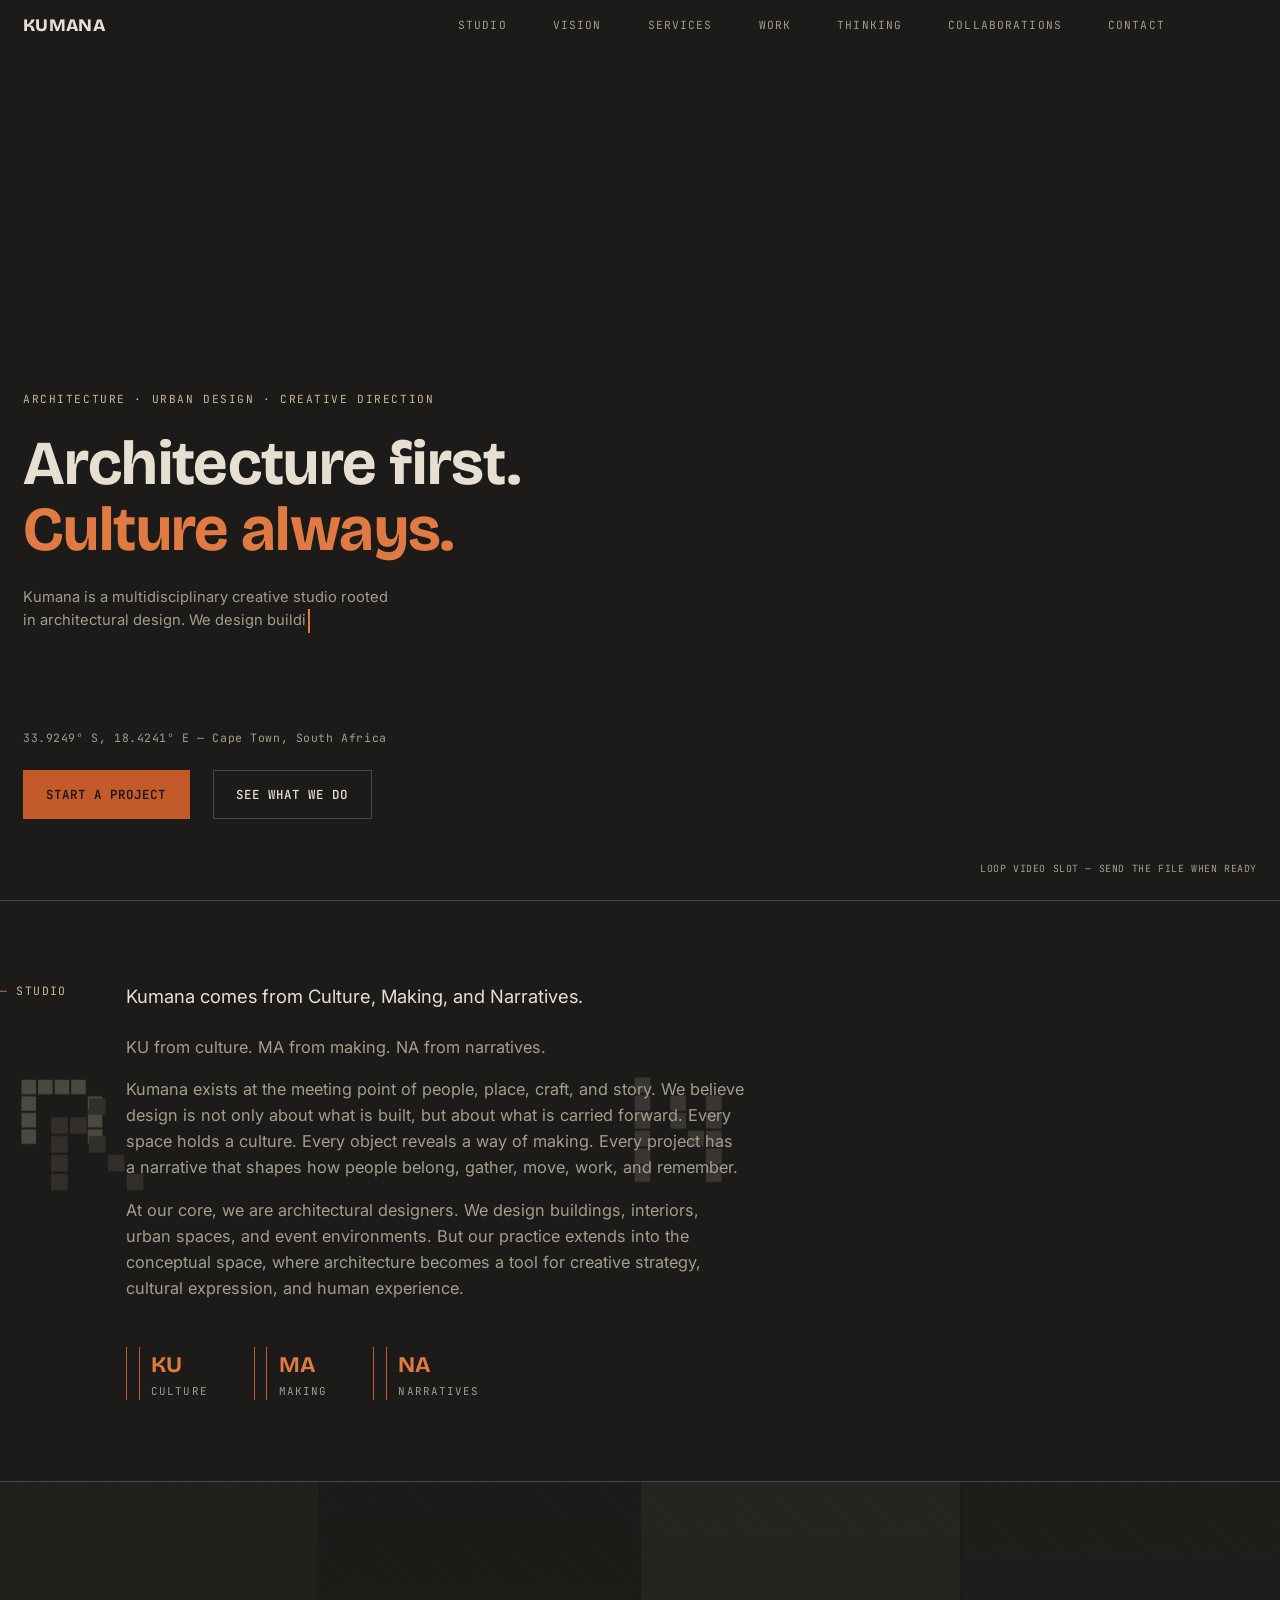
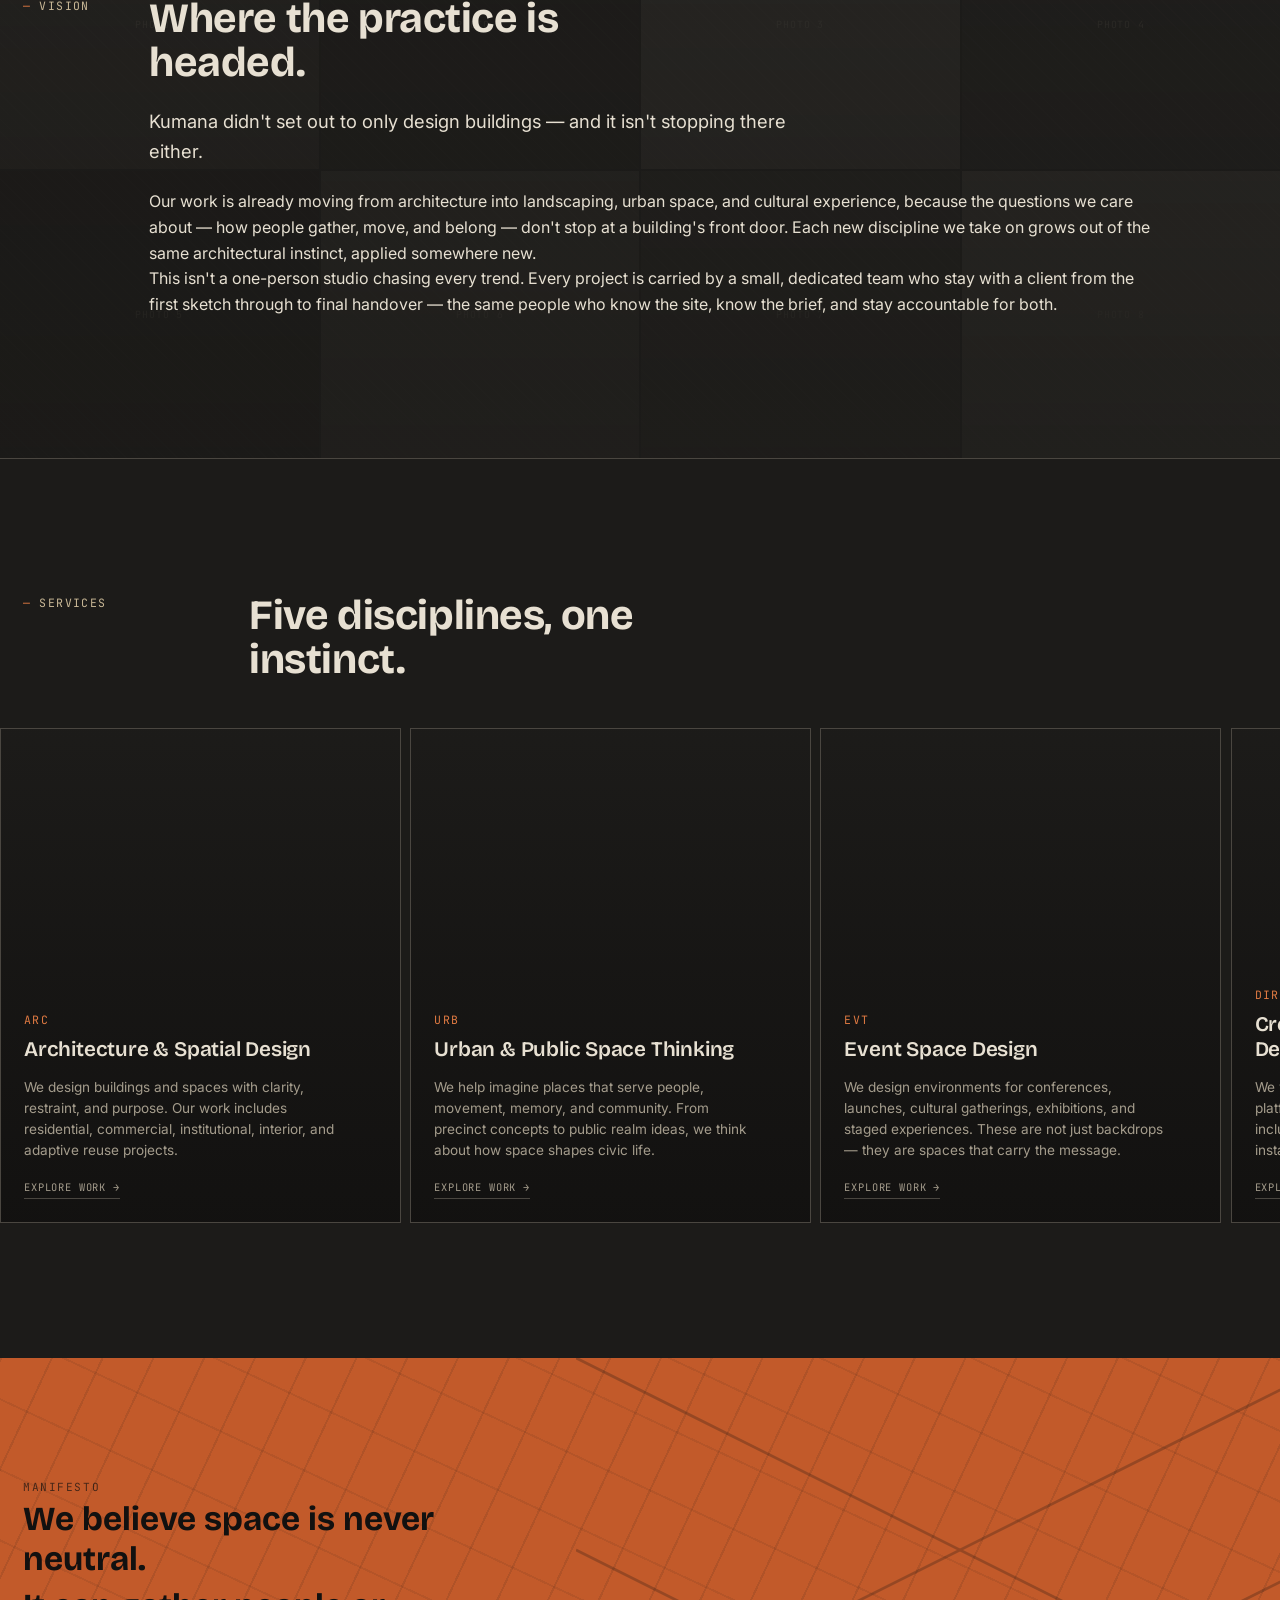
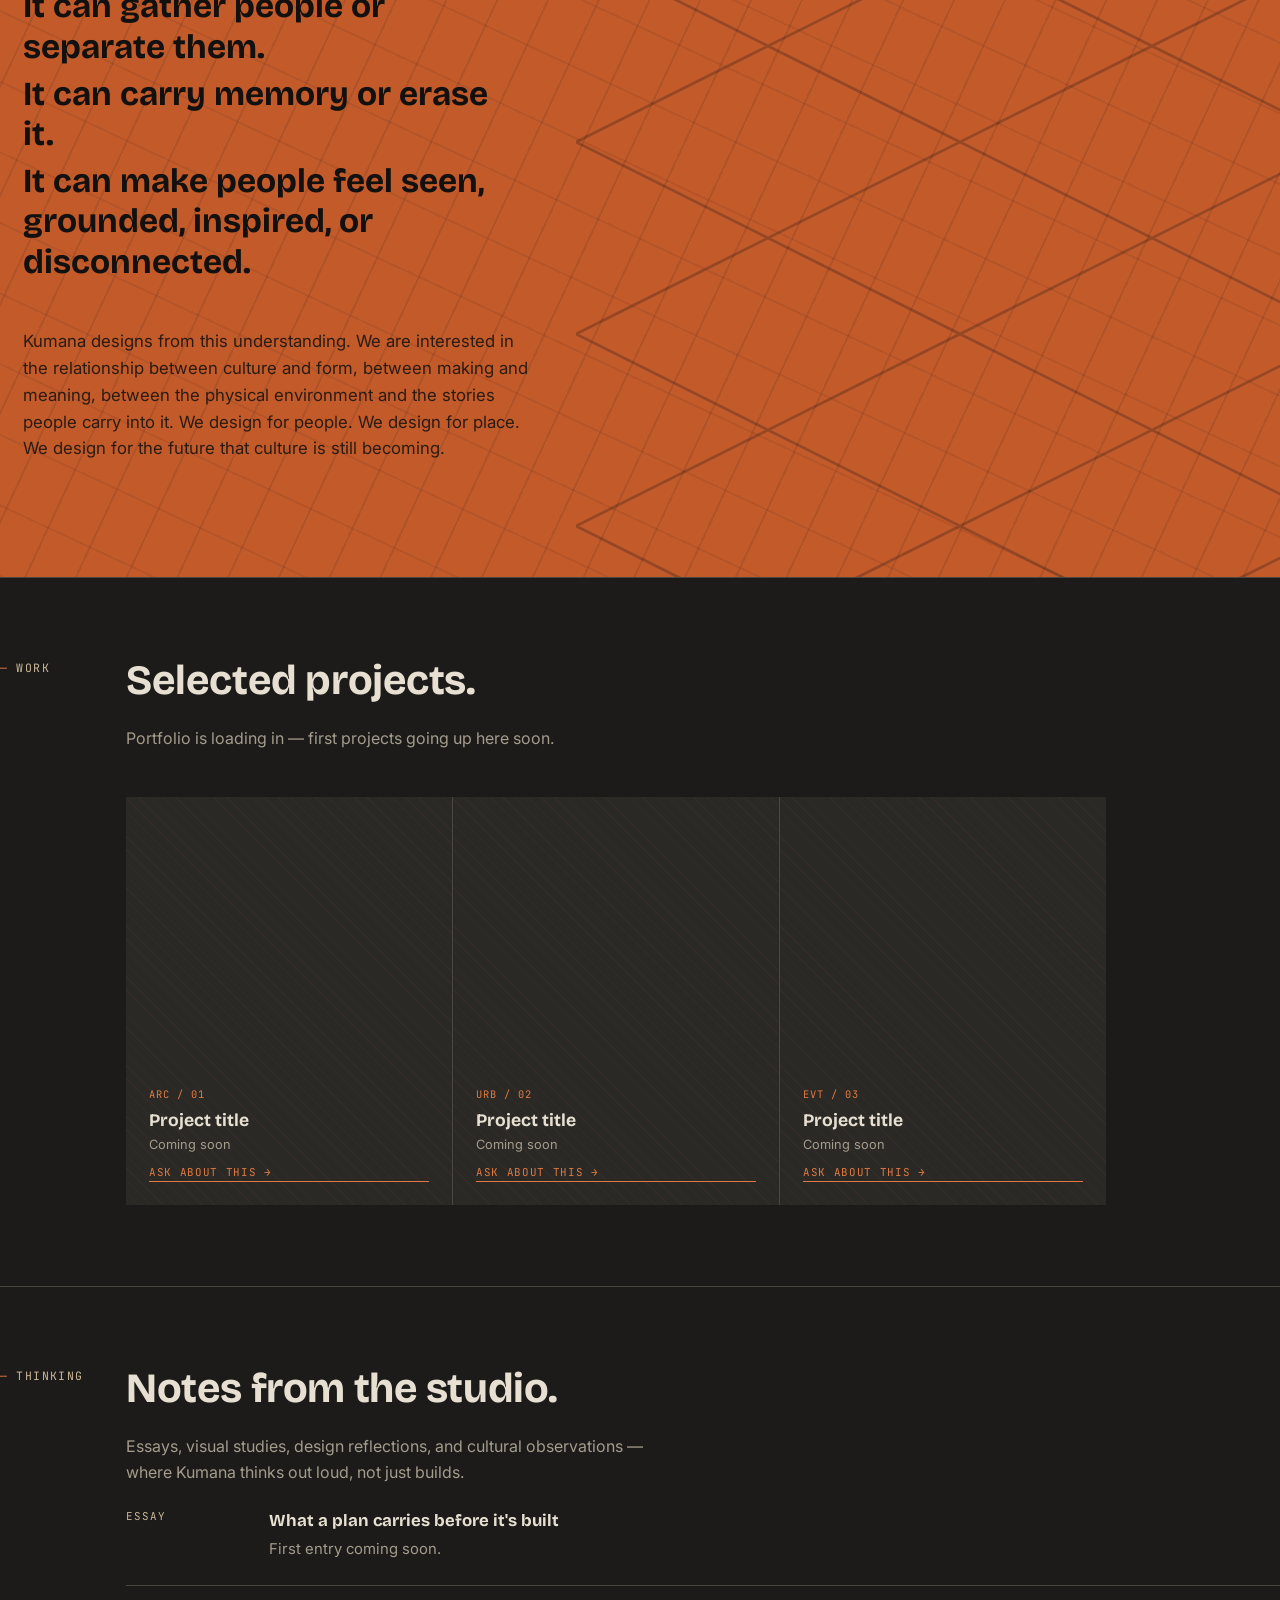
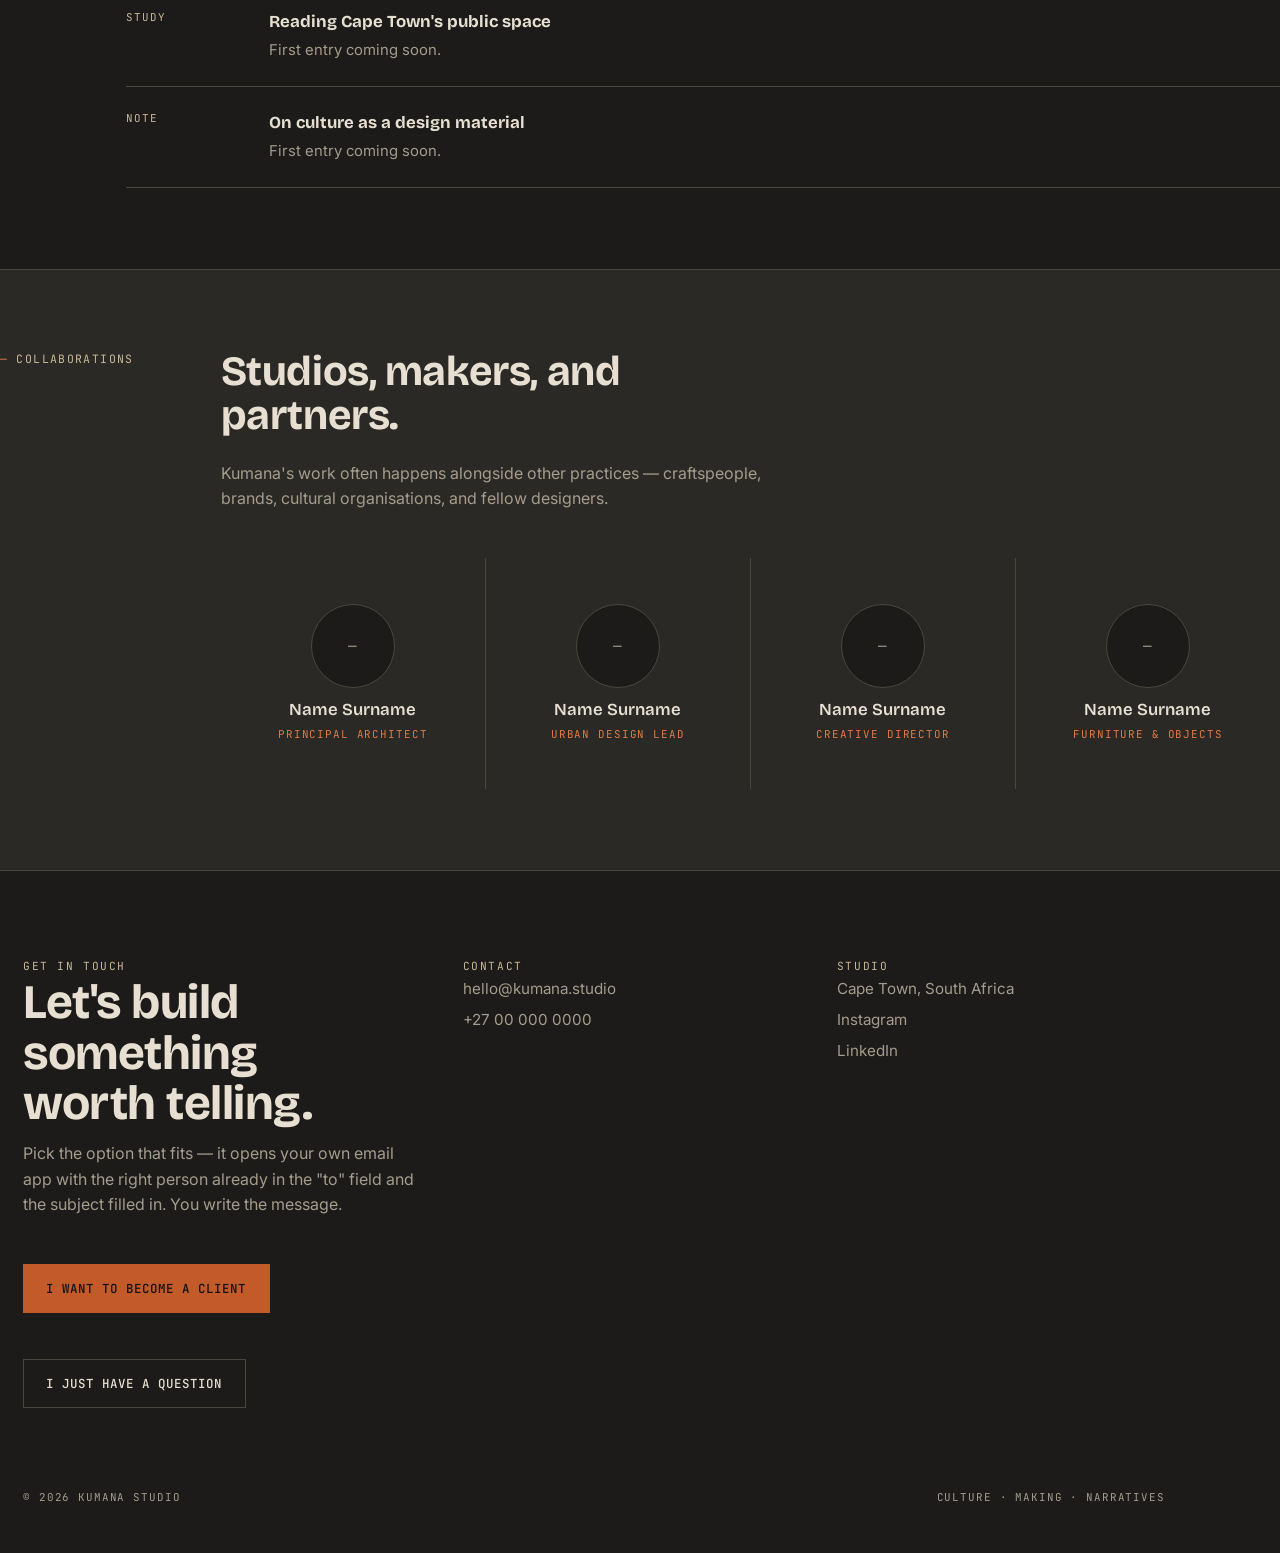
==== index.html @ e84ee408 "Add files via upload" ====
<!DOCTYPE html>
<html lang="en">
<head>
<meta charset="UTF-8">
<meta name="viewport" content="width=device-width, initial-scale=1.0">
<title>Kumana — Multidisciplinary Studio Rooted in Architecture</title>
<meta name="description" content="Kumana is a multidisciplinary creative studio rooted in architectural design, working across architecture, urban design, event spaces, creative direction, and objects. Our name comes from Culture, Making, and Narratives.">
<link rel="preconnect" href="https://fonts.googleapis.com">
<link rel="preconnect" href="https://fonts.gstatic.com" crossorigin>
<link href="https://fonts.googleapis.com/css2?family=Bricolage+Grotesque:opsz,wght@12..96,400;12..96,500;12..96,600;12..96,700;12..96,800&family=Inter:wght@400;500;600&family=JetBrains+Mono:wght@400;500&display=swap" rel="stylesheet">
<link rel="stylesheet" href="style.css">
</head>
<body>

<div class="blueprint-grid" aria-hidden="true"></div>

<!-- flowing architectural contour lines behind entire page -->
<svg class="flow-svg" viewBox="0 0 1200 4000" preserveAspectRatio="none" aria-hidden="true">
  <path class="fl-rust" d="M -50 200 C 200 100, 400 350, 650 220 S 1100 100, 1250 260" />
  <path class="fl-stone" d="M -50 640 C 250 780, 500 520, 780 680 S 1150 820, 1250 700" />
  <path class="fl-rust" d="M -50 1200 C 300 1050, 550 1350, 820 1180 S 1150 1000, 1250 1150" />
  <path class="fl-stone" d="M -50 1750 C 260 1900, 520 1650, 800 1820 S 1150 1980, 1250 1850" />
  <path class="fl-rust" d="M -50 2300 C 280 2150, 560 2420, 830 2260 S 1150 2100, 1250 2240" />
  <path class="fl-stone" d="M -50 2850 C 250 3000, 540 2760, 810 2920 S 1150 3060, 1250 2940" />
  <path class="fl-rust" d="M -50 3400 C 300 3250, 560 3520, 830 3360 S 1150 3200, 1250 3340" />
</svg>

<header>
  <div class="wrap header-inner">
    <div class="mark">KUMANA</div>
    <nav>
      <a href="#studio">Studio</a>
      <a href="#vision">Vision</a>
      <a href="#services">Services</a>
      <a href="#work">Work</a>
      <a href="#thinking">Thinking</a>
      <a href="#collaborations">Collaborations</a>
      <a href="#contact">Contact</a>
    </nav>
  </div>
</header>

<main>

  <!-- HERO -->
  <section class="hero">
    <div class="hero-bg" aria-hidden="true">
      <!--
        VIDEO SLOT — once you send the file/link, this becomes:
        <video autoplay muted loop playsinline poster="thumbnail.jpg">
          <source src="your-video.mp4" type="video/mp4">
        </video>
        Left empty for now — just a plain dark placeholder, no design here.
      -->
    </div>
    <div class="hero-overlay" aria-hidden="true"></div>
    <span class="video-slot-label">Loop video slot — send the file when ready</span>

    <div class="wrap">
      <div class="hero-copy">
        <span class="label">Architecture · Urban Design · Creative Direction</span>
        <h1>Architecture first. <span class="pop">Culture always.</span></h1>
        <p class="deck"><span id="deck-text"></span><span class="deck-cursor">&nbsp;</span></p>
        <p class="coords">33.9249° S, 18.4241° E — Cape Town, South Africa</p>
        <div class="cta-row">
          <a class="cta-btn" href="mailto:clients@kumana.studio?subject=New%20Project%20Enquiry">Start a project</a>
          <a class="cta-btn ghost" href="#services">See what we do</a>
        </div>
      </div>
    </div>
  </section> 

  <!-- STUDIO / ABOUT -->
  <section id="studio" class="legend-section wrap about">
    <div class="about-bg" aria-hidden="true">
      <canvas id="kumana-canvas"></canvas>
    </div>
    <div class="legend-grid">
      <div class="tag">Studio</div>
      <div>
        <p class="lede">Kumana comes from Culture, Making, and Narratives.</p>
        <p>KU from culture. MA from making. NA from narratives.</p>
        <p>Kumana exists at the meeting point of people, place, craft, and story. We believe design is not only about what is built, but about what is carried forward. Every space holds a culture. Every object reveals a way of making. Every project has a narrative that shapes how people belong, gather, move, work, and remember.</p>
        <p>At our core, we are architectural designers. We design buildings, interiors, urban spaces, and event environments. But our practice extends into the conceptual space, where architecture becomes a tool for creative strategy, cultural expression, and human experience.</p>
        <div class="name-breakdown">
          <div><div class="syll">KU</div><div class="mean">Culture</div></div>
          <div><div class="syll">MA</div><div class="mean">Making</div></div>
          <div><div class="syll">NA</div><div class="mean">Narratives</div></div>
        </div>
      </div>
    </div>
  </section>

  <!-- VISION -->
  <section id="vision" class="vision-section">
    <div class="vision-bg" aria-hidden="true">
      <!-- 8 photo tiles — replace each with a real project/team photo when you have them -->
      <div class="photo-tile"><span>Photo 1</span></div>
      <div class="photo-tile"><span>Photo 2</span></div>
      <div class="photo-tile"><span>Photo 3</span></div>
      <div class="photo-tile"><span>Photo 4</span></div>
      <div class="photo-tile"><span>Photo 5</span></div>
      <div class="photo-tile"><span>Photo 6</span></div>
      <div class="photo-tile"><span>Photo 7</span></div>
      <div class="photo-tile"><span>Photo 8</span></div>
    </div>
    <div class="vision-overlay" aria-hidden="true"></div>
    <div class="wrap">
      <div class="legend-grid">
        <div class="tag">Vision</div>
        <div>
          <h2 class="section-title">Where the practice is headed.</h2>
          <p class="vision-lede">Kumana didn't set out to only design buildings — and it isn't stopping there either.</p>
          <p>Our work is already moving from architecture into landscaping, urban space, and cultural experience, because the questions we care about — how people gather, move, and belong — don't stop at a building's front door. Each new discipline we take on grows out of the same architectural instinct, applied somewhere new.</p>
          <p>This isn't a one-person studio chasing every trend. Every project is carried by a small, dedicated team who stay with a client from the first sketch through to final handover — the same people who know the site, know the brief, and stay accountable for both.</p>
          <a class="enquire" href="#collaborations">See who you'll be working with →</a>
        </div>
      </div>
    </div>
  </section>

  <!-- SERVICES -->
  <section id="services" class="services-section">
    <div class="wrap services-header">
      <div class="tag">Services</div>
      <div class="services-header-right">
        <h2 class="section-title">Five disciplines, one instinct.</h2>
      </div>
    </div>
      <div class="carousel-outer">
        <div class="svc-card" style="--card-bg: url('images/arc-bg.jpg')">
          <div class="svc-card-inner">
            <span class="code">ARC</span>
            <h3>Architecture &amp; Spatial Design</h3>
            <p>We design buildings and spaces with clarity, restraint, and purpose. Our work includes residential, commercial, institutional, interior, and adaptive reuse projects.</p>
            <a class="svc-link" href="work/architecture.html">Explore work →</a>
          </div>
        </div>

        <div class="svc-card" style="--card-bg: url('images/urb-bg.jpg')">
          <div class="svc-card-inner">
            <span class="code">URB</span>
            <h3>Urban &amp; Public Space Thinking</h3>
            <p>We help imagine places that serve people, movement, memory, and community. From precinct concepts to public realm ideas, we think about how space shapes civic life.</p>
            <a class="svc-link" href="work/urban.html">Explore work →</a>
          </div>
        </div>

        <div class="svc-card" style="--card-bg: url('images/evt-bg.jpg')">
          <div class="svc-card-inner">
            <span class="code">EVT</span>
            <h3>Event Space Design</h3>
            <p>We design environments for conferences, launches, cultural gatherings, exhibitions, and staged experiences. These are not just backdrops — they are spaces that carry the message.</p>
            <a class="svc-link" href="work/events.html">Explore work →</a>
          </div>
        </div>

        <div class="svc-card" style="--card-bg: url('images/dir-bg.jpg')">
          <div class="svc-card-inner">
            <span class="code">DIR</span>
            <h3>Creative Direction &amp; Concept Design</h3>
            <p>We work with organizations, brands, and cultural platforms to shape visual and spatial concepts, including campaign ideas, brand experiences, installations, and design-led storytelling.</p>
            <a class="svc-link" href="work/direction.html">Explore work →</a>
          </div>
        </div>

        <div class="svc-card" style="--card-bg: url('images/obj-bg.jpg')">
          <div class="svc-card-inner">
            <span class="code">OBJ</span>
            <h3>Furniture, Objects &amp; Installations</h3>
            <p>We explore smaller-scale design through objects, furniture, and installations that extend the language of architecture into everyday life.</p>
            <a class="svc-link" href="work/objects.html">Explore work →</a>
          </div>
        </div>

      </div>
    </div>
  </section>

  <!-- MANIFESTO -->
  <section class="manifesto">
    <svg class="truss" viewBox="0 0 400 600" preserveAspectRatio="none" aria-hidden="true">
      <g stroke="#121110" stroke-width="1.5" fill="none" opacity="0.5">
        <path d="M0 0 L400 200 M0 100 L400 300 M0 200 L400 400 M0 300 L400 500 M0 400 L400 600" />
        <path d="M400 0 L0 200 M400 100 L0 300 M400 200 L0 400 M400 300 L0 500 M400 400 L0 600" />
      </g>
    </svg>
    <div class="wrap">
      <span class="label">Manifesto</span>
      <div class="m-lines">
        <p>We believe space is never neutral.</p>
        <p>It can gather people or separate them.</p>
        <p>It can carry memory or erase it.</p>
        <p>It can make people feel seen, grounded, inspired, or disconnected.</p>
      </div>
      <p class="m-close">Kumana designs from this understanding. We are interested in the relationship between culture and form, between making and meaning, between the physical environment and the stories people carry into it. We design for people. We design for place. We design for the future that culture is still becoming.</p>
    </div>
  </section>

  <!-- WORK -->
  <section id="work" class="legend-section wrap">
    <div class="legend-grid work-legend-grid">
      <div class="tag">Work</div>
      <div class="work-content">
        <h2 class="section-title">Selected projects.</h2>
        <p style="color:var(--stone-dim); max-width:50ch;">Portfolio is loading in — first projects going up here soon.</p>
        <div class="work-grid">
          <div class="work-item"><span class="wcode">ARC / 01</span><h4>Project title</h4><span class="status">Coming soon</span><a class="w-enquire" href="mailto:clients@kumana.studio?subject=Enquiry%3A%20Project%20ARC%2F01">Ask about this →</a></div>
          <div class="work-item"><span class="wcode">URB / 02</span><h4>Project title</h4><span class="status">Coming soon</span><a class="w-enquire" href="mailto:clients@kumana.studio?subject=Enquiry%3A%20Project%20URB%2F02">Ask about this →</a></div>
          <div class="work-item"><span class="wcode">EVT / 03</span><h4>Project title</h4><span class="status">Coming soon</span><a class="w-enquire" href="mailto:clients@kumana.studio?subject=Enquiry%3A%20Project%20EVT%2F03">Ask about this →</a></div>
        </div>
      </div>
    </div>
  </section>

  <!-- THINKING -->
  <section id="thinking" class="legend-section wrap">
    <div class="legend-grid">
      <div class="tag">Thinking</div>
      <div>
        <h2 class="section-title">Notes from the studio.</h2>
        <p style="color:var(--stone-dim); max-width:56ch; margin-bottom:var(--space-s);">Essays, visual studies, design reflections, and cultural observations — where Kumana thinks out loud, not just builds.</p>
        <div class="thinking-list">
          <div class="thinking-item">
            <span class="t-tag">Essay</span>
            <div><h4>What a plan carries before it's built</h4><p>First entry coming soon.</p></div>
          </div>
          <div class="thinking-item">
            <span class="t-tag">Study</span>
            <div><h4>Reading Cape Town's public space</h4><p>First entry coming soon.</p></div>
          </div>
          <div class="thinking-item">
            <span class="t-tag">Note</span>
            <div><h4>On culture as a design material</h4><p>First entry coming soon.</p></div>
          </div>
        </div>
      </div>
    </div>
  </section>

  <!-- COLLABORATIONS -->
  <section id="collaborations" class="legend-section wrap collab hatch">
    <div class="legend-grid">
      <div class="tag">Collaborations</div>
      <div>
        <h2 class="section-title">Studios, makers, and partners.</h2>
        <p style="color:var(--stone-dim); max-width:56ch; margin-bottom:var(--space-s);">Kumana's work often happens alongside other practices — craftspeople, brands, cultural organisations, and fellow designers.</p>
        <div class="collab-grid">
          <div class="collab-cell">
            <div class="collab-photo"><span class="initials">—</span></div>
            <div>
              <div class="collab-name">Name Surname</div>
              <div class="collab-role">Principal Architect</div>
            </div>
          </div>
          <div class="collab-cell">
            <div class="collab-photo"><span class="initials">—</span></div>
            <div>
              <div class="collab-name">Name Surname</div>
              <div class="collab-role">Urban Design Lead</div>
            </div>
          </div>
          <div class="collab-cell">
            <div class="collab-photo"><span class="initials">—</span></div>
            <div>
              <div class="collab-name">Name Surname</div>
              <div class="collab-role">Creative Director</div>
            </div>
          </div>
          <div class="collab-cell">
            <div class="collab-photo"><span class="initials">—</span></div>
            <div>
              <div class="collab-name">Name Surname</div>
              <div class="collab-role">Furniture & Objects</div>
            </div>
          </div>
        </div>
      </div>
    </div>
  </section>

  <!-- CONTACT -->
  <footer id="contact" class="wrap">
    <div class="foot-grid">
      <div>
        <span class="label">Get in touch</span>
        <h2>Let's build something worth telling.</h2>
        <p style="color:var(--stone-dim); max-width:44ch; margin-top:0.8rem;">Pick the option that fits — it opens your own email app with the right person already in the "to" field and the subject filled in. You write the message.</p>
        <div class="cta-row" style="margin-top:var(--space-s); flex-direction:column; align-items:flex-start;">
          <a class="cta-btn" href="mailto:clients@kumana.studio?subject=I%20want%20to%20become%20a%20client">I want to become a client</a>
          <a class="cta-btn ghost" href="mailto:queries@kumana.studio?subject=I%20just%20have%20a%20question">I just have a question</a>
        </div>
      </div>
      <div class="col">
        <span class="label">Contact</span>
        <a href="mailto:hello@kumana.studio">hello@kumana.studio</a>
        <a href="tel:+27000000000">+27 00 000 0000</a>
      </div>
      <div class="col">
        <span class="label">Studio</span>
        <p>Cape Town, South Africa</p>
        <a href="#">Instagram</a>
        <a href="#">LinkedIn</a>
      </div>
    </div>
    <div class="bottom">
      <span>© 2026 KUMANA STUDIO</span>
      <span>CULTURE · MAKING · NARRATIVES</span>
    </div>
  </footer>

</main>

<script src="script.js"></script>


</body>
</html>
---- style.css ----
:root{
    --charcoal:#1c1b19;
    --charcoal-deep:#121110;
    --charcoal-light:#2b2926;
    --stone:#e7e0d2;
    --stone-dim:#a49c8c;
    --rust:#c25a2a;
    --rust-bright:#e07a42;
    --rust-dim:#8a3f1e;
    --indigo:#414d73;
    --line:#4a4640;
    --sand:#c9b896;
    --space-xs: clamp(0.5rem, 0.4rem + 0.4vw, 0.75rem);
    --space-s: clamp(1rem, 0.8rem + 0.8vw, 1.5rem);
    --space-m: clamp(2rem, 1.6rem + 1.6vw, 3rem);
    --space-l: clamp(3.5rem, 2.8rem + 2.8vw, 6rem);
    --space-xl: clamp(5rem, 4rem + 4vw, 9rem);
  }

  *{box-sizing:border-box; margin:0; padding:0;}
  html{scroll-behavior:smooth;}

  body{
    background:var(--charcoal);
    color:var(--stone);
    font-family:'Inter', sans-serif;
    font-size:16px;
    line-height:1.6;
    overflow-x:hidden;
  }

  ::selection{ background:var(--rust); color:var(--charcoal-deep); }
  a{ color:inherit; text-decoration:none; }
  :focus-visible{ outline:2px solid var(--rust-bright); outline-offset:4px; }

  h1,h2,h3{
    font-family:'Bricolage Grotesque', sans-serif;
    font-weight:700;
    letter-spacing:-0.01em;
    line-height:1.05;
  }

  .label{
    font-family:'JetBrains Mono', monospace;
    font-size:0.7rem;
    letter-spacing:0.14em;
    text-transform:uppercase;
    color:var(--sand);
  }

  .wrap{
    max-width:1300px;
    margin:0;
    padding-left:var(--space-s);
    padding-right:var(--space-xl);
  }

  /* ================= FLOWING ARCHITECTURAL PATTERN LAYER ================= */
  .blueprint-grid{
    position:fixed; inset:0; pointer-events:none; z-index:0;
    background-image:
      linear-gradient(var(--line) 1px, transparent 1px),
      linear-gradient(90deg, var(--line) 1px, transparent 1px);
    background-size:64px 64px;
    opacity:0.05;
  }

  .flow-svg{
    position:fixed; inset:0; width:100%; height:100%;
    pointer-events:none; z-index:0;
    opacity:0.14;
  }
  .flow-svg path{ fill:none; stroke-width:1.1; }
  .flow-svg .fl-rust{ stroke:var(--rust); }
  .flow-svg .fl-stone{ stroke:var(--stone-dim); }

  /* diagonal hatch used on gray/utility surfaces */
  .hatch{
    background-image:repeating-linear-gradient(
      -45deg,
      rgba(231,224,210,0.05) 0px,
      rgba(231,224,210,0.05) 1px,
      transparent 1px,
      transparent 10px
    );
  }

  /* ================= NAV ================= */
  header{
    position:fixed; top:0; left:0; right:0; z-index:50;
    padding:var(--space-xs) 0;
    background:linear-gradient(var(--charcoal) 55%, transparent);
  }
  .header-inner{
    display:flex; justify-content:space-between; align-items:center;
    gap:var(--space-m);
  }
  header .mark{
    font-family:'Bricolage Grotesque', sans-serif;
    font-weight:800; font-size:1.1rem; letter-spacing:0.02em;
    flex-shrink:0;
  }
  header nav{ display:flex; gap:var(--space-m); flex-wrap:wrap; justify-content:flex-end; }
  header nav a{
    font-family:'JetBrains Mono', monospace;
    font-size:0.7rem; letter-spacing:0.1em; text-transform:uppercase;
    color:var(--stone-dim); transition:color .2s ease; position:relative;
    white-space:nowrap;
  }
  header nav a:hover{ color:var(--stone); }
  header nav a::after{
    content:''; position:absolute; left:0; bottom:-4px;
    width:0; height:1px; background:var(--rust-bright);
    transition:width .25s ease;
  }
  header nav a:hover::after{ width:100%; }
  @media (max-width:820px){ header nav{ display:none; } }

  section{ position:relative; z-index:1; }

  /* ================= HERO — full-bleed background with overlaid copy ================= */
  .hero{
    min-height:100svh;
    position:relative;
    display:flex;
    align-items:flex-end;
    padding-top:var(--space-xl); padding-bottom:var(--space-l);
    overflow:hidden;
    isolation:isolate;
  }

  .hero-bg{
    position:absolute; inset:0;
    z-index:-2;
    display:flex; align-items:center; justify-content:center;
    background:var(--charcoal);
  }
  .hero-bg video{
    width:100%; height:100%; object-fit:cover; display:block;
  }
  .hero-bg svg{ width:60%; max-width:520px; height:auto; opacity:0.5; }
  .hero-bg path, .hero-bg line, .hero-bg circle{
    fill:none; stroke:var(--stone-dim); stroke-width:1;
    stroke-dasharray:1600; stroke-dashoffset:1600;
    animation:draw 2.8s ease forwards .3s;
  }
  .hero-bg .accent{ stroke:var(--rust-bright); stroke-width:1.4; }

  .hero-overlay{
    position:absolute; inset:0; z-index:-1;
    background:linear-gradient(180deg, rgba(28,27,25,0.55) 0%, rgba(28,27,25,0.75) 55%, rgba(28,27,25,0.92) 100%);
  }

  .video-slot-label{
    position:absolute; bottom:var(--space-s); right:var(--space-s);
    font-family:'JetBrains Mono', monospace;
    font-size:0.62rem; letter-spacing:0.06em; text-transform:uppercase;
    color:var(--stone-dim);
    z-index:1;
  }

  .hero-copy{ position:relative; max-width:56ch; }
  .hero-copy .label{ margin-bottom:var(--space-s); display:block; }
  .hero h1{
    font-size:clamp(2.1rem, 1.6rem + 3vw, 3.9rem);
    max-width:13ch;
  }
  .hero h1 .pop{ color:var(--rust-bright); }
  .hero p.deck{
    margin-top:var(--space-s); max-width:42ch;
    color:var(--stone-dim); font-size:0.92rem;
    min-height:6.6em;
    position:relative;
  }
  .deck-cursor{
    display:inline-block;
    width:2px;
    background:var(--rust-bright);
    margin-left:2px;
    animation:blink 0.9s step-end infinite;
  }
  @keyframes blink{ 50%{ opacity:0; } }
  .hero .coords{
    margin-top:var(--space-m);
    font-family:'JetBrains Mono', monospace;
    font-size:0.72rem; color:var(--stone-dim); letter-spacing:0.05em;
  }
  @keyframes draw{ to{ stroke-dashoffset:0; } }

  /* ================= LEGEND SECTION SCAFFOLD ================= */
  .legend-section{ padding:var(--space-l) 0; border-top:1px solid var(--line); }
  .legend-grid{ display:grid; grid-template-columns:80px 1fr; gap:var(--space-m); }
  @media (max-width:760px){ .legend-grid{ grid-template-columns:1fr; gap:var(--space-s); } }
  .legend-grid .tag, .services-header .tag{
    font-family:'JetBrains Mono', monospace; font-size:0.72rem;
    letter-spacing:0.12em; text-transform:uppercase; color:var(--sand);
    display:flex; align-items:flex-start; gap:0.5rem;
  }
  .legend-grid .tag::before, .services-header .tag::before{ content:'—'; color:var(--rust-bright); }
  .section-title{
    font-size:clamp(1.8rem, 1.4rem + 2vw, 2.6rem);
    max-width:20ch; margin-bottom:var(--space-s);
  }

  /* ================= ABOUT ================= */
  .about{ overflow:hidden; }
  .about-bg{
    position:absolute;
    inset:0;
    z-index:0;
    pointer-events:none;
    opacity:0.35;
    overflow:hidden;
  }
  .about-bg canvas{ width:100%; height:100%; display:block; }
  @media (max-width:700px){
    .about-bg{ opacity:0.28; }
  }
  .about .legend-grid{ position:relative; z-index:1; }
  .about p{ max-width:62ch; color:var(--stone-dim); font-size:1.02rem; }

  /* ================= VISION — photo collage background ================= */
  .vision-section{
    position:relative;
    padding:var(--space-xl) 0;
    overflow:hidden;
    isolation:isolate;
    border-top:1px solid var(--line);
  }
  .vision-bg{
    position:absolute; inset:0; z-index:-2;
    display:grid;
    grid-template-columns:repeat(4, 1fr);
    grid-template-rows:repeat(2, 1fr);
    gap:2px;
  }
  .photo-tile{
    background:var(--charcoal-light);
    position:relative;
    display:flex; align-items:center; justify-content:center;
  }
  .photo-tile::before{
    content:'';
    position:absolute; inset:0;
    background:repeating-linear-gradient(45deg, transparent, transparent 8px, rgba(231,224,210,0.04) 8px, rgba(231,224,210,0.04) 9px);
  }
  .photo-tile:nth-child(1){ background:#3d3934; }
  .photo-tile:nth-child(2){ background:#221f1c; }
  .photo-tile:nth-child(3){ background:#55504a; }
  .photo-tile:nth-child(4){ background:#2b2926; }
  .photo-tile:nth-child(5){ background:#181613; }
  .photo-tile:nth-child(6){ background:#4a453e; }
  .photo-tile:nth-child(7){ background:#332f2a; }
  .photo-tile:nth-child(8){ background:#5c564e; }
  .photo-tile span{
    position:relative;
    font-family:'JetBrains Mono', monospace;
    font-size:0.62rem; letter-spacing:0.08em; text-transform:uppercase;
    color:var(--stone-dim); opacity:0.6;
  }
  @media (max-width:700px){
    .vision-bg{ grid-template-columns:repeat(2, 1fr); grid-template-rows:repeat(4, 1fr); }
  }
  .vision-overlay{
    position:absolute; inset:0; z-index:-1;
    background:linear-gradient(180deg, rgba(28,27,25,0.82) 0%, rgba(28,27,25,0.92) 100%);
  }
  .vision-lede{ color:var(--stone); font-size:1.15rem; max-width:56ch; margin-bottom:var(--space-s); }
  .about p + p{ margin-top:1rem; }
  .about .lede{ color:var(--stone); font-size:1.15rem; max-width:56ch; margin-bottom:var(--space-s); }
  .name-breakdown{ display:flex; gap:var(--space-m); margin-top:var(--space-m); flex-wrap:wrap; }
  .name-breakdown div{ border-left:1px solid var(--rust); padding-left:var(--space-xs); }
  .name-breakdown .syll{ font-family:'Bricolage Grotesque', sans-serif; color:var(--rust-bright); font-size:1.4rem; font-weight:700; }
  .name-breakdown .mean{ font-family:'JetBrains Mono', monospace; font-size:0.68rem; text-transform:uppercase; letter-spacing:0.1em; color:var(--stone-dim); }

  /* ================= SERVICES CAROUSEL ================= */
  .services-section{
    padding: var(--space-l) 0;
    border-top: 1px solid var(--line);
    min-height: 100svh;
    display: flex;
    flex-direction: column;
    justify-content: center;
    position: relative;
    z-index: 1;
  }
  .services-header{
    display: grid;
    grid-template-columns: 180px 1fr;
    gap: var(--space-m);
    margin-bottom: var(--space-m);
    align-items: start;
  }
  @media (max-width:760px){ .services-header{ grid-template-columns:1fr; } }
  .services-header-right{ display:flex; flex-direction:column; gap:var(--space-s); }
  .services-header .section-title{ margin-bottom:0; }
  
  .carousel-outer{
  display:flex;align-items:center;gap:0.6rem;padding:0 var(--space-s);
  overflow-x:auto;
  scroll-snap-type:x proximity;
  -webkit-overflow-scrolling:touch;
  scrollbar-width:thin;
  scrollbar-color:var(--rust) transparent;
}
.carousel-outer::-webkit-scrollbar{ height:6px; }
.carousel-outer::-webkit-scrollbar-track{ background:transparent; }
.carousel-outer::-webkit-scrollbar-thumb{ background:var(--rust); border-radius:3px; }
.carousel-btn{
  background:transparent;
  border:none;
  color:var(--line);
  font-size:1.8rem;
  line-height:1;
  cursor:pointer;
  flex-shrink:0;
  padding:0.2rem 0.4rem;
  transition:color .2s;
}
.carousel-btn:hover{color:var(--rust-bright);}
  /* Cards */
  .svc-card{
    flex:0 0 calc(33.333% - 0.67rem);
    min-width:240px;
    height:clamp(340px,55vh,500px);
    background-color:#1e1d1b;
    background-image:var(--card-bg);
    background-size:cover;
    background-position:center;
    position:relative;
    padding:var(--space-s);
    display:flex;
    flex-direction:column;
    justify-content:flex-start;
    gap:0;
    border:1px solid var(--line);
    transition:border-color .3s;
    scroll-snap-align:start;
  }
  .svc-card:hover{ border-color:var(--rust); }
  .svc-card::before{
    content:''; position:absolute; inset:0;
    background:linear-gradient(
      to top,
      rgba(14,13,12,0.98) 0%,
      rgba(14,13,12,0.75) 45%,
      rgba(14,13,12,0.2) 100%
    );
  }
  .svc-card .code{
    position:relative; z-index:2;
    font-family:'JetBrains Mono', monospace;
    color:var(--rust-bright);
    font-size:0.7rem; letter-spacing:0.14em;
    text-transform:uppercase;
    align-self:flex-start;
    margin-bottom:auto;
  }
  .svc-card-bottom{
    position:relative; z-index:2;
    display:flex; flex-direction:column; gap:0.5rem;
  }
  .svc-card h3{
    font-family:'Bricolage Grotesque', sans-serif;
    font-size:clamp(1rem,1.1vw + 0.4rem,1.2rem);
    font-weight:600; color:var(--stone); line-height:1.2;
  }
  .svc-card p{
    color:var(--stone-dim);
    font-size:0.82rem;
    line-height:1.55;
    margin-top:0.4rem;
  }
  .svc-link{
    display:inline-flex; align-items:center; gap:0.4rem;
    margin-top:0.6rem;
    font-family:'JetBrains Mono', monospace;
    font-size:0.65rem; letter-spacing:0.08em;
    text-transform:uppercase; color:var(--stone-dim);
    border-bottom:1px solid var(--line);
    padding-bottom:0.15rem;
    transition:color .2s, border-color .2s, gap .2s;
    width:fit-content;
  }
  .svc-link:hover{ color:var(--rust-bright); border-color:var(--rust-bright); gap:0.6rem; }

  @media(max-width:900px){ .svc-card{ flex:0 0 calc(50% - 0.5rem); } }
  @media(max-width:560px){ .svc-card{ flex:0 0 88%; } }
  .svc-card:hover{ border-color: var(--rust); }
  .svc-card::before{
    content: '';
    position: absolute; inset: 0;
    background: linear-gradient(
      to top,
      rgba(18,17,16,0.96) 0%,
      rgba(18,17,16,0.6) 50%,
      rgba(18,17,16,0.15) 100%
    );
    z-index: 1;
    transition: opacity .3s;
  }
  .svc-card:hover::before{
    background: linear-gradient(
      to top,
      rgba(18,17,16,0.98) 0%,
      rgba(18,17,16,0.7) 50%,
      rgba(18,17,16,0.25) 100%
    );
  }
  .svc-card-inner{
    position: absolute;
    bottom: 0; left: 0; right: 0;
    padding: var(--space-s);
    z-index: 2;
    display: flex;
    flex-direction: column;
    gap: 0.5rem;
  }
  .svc-card .code{
    font-family: 'JetBrains Mono', monospace;
    color: var(--rust-bright);
    font-size: 0.72rem;
    letter-spacing: 0.12em;
    text-transform: uppercase;
  }
  .svc-card h3{
    font-family: 'Bricolage Grotesque', sans-serif;
    font-size: clamp(1rem, 1.2vw + 0.5rem, 1.3rem);
    font-weight: 600;
    color: var(--stone);
    line-height: 1.2;
  }
  .svc-card p{
    color: var(--stone-dim);
    font-size: 0.85rem;
    line-height: 1.55;
    max-width: 36ch;
  }
  .svc-card:hover p{
    opacity: 1;
    transform: translateY(0);
  }
  .enquire{
    display: inline-flex; align-items: center; gap: 0.4rem;
    font-family: 'JetBrains Mono', monospace;
    font-size: 0.68rem; letter-spacing: 0.06em; text-transform: uppercase;
    color: var(--rust-bright);
    width: fit-content;
    border-bottom: 1px solid transparent;
    transition: border-color .2s, gap .2s;
    opacity: 0;
    transform: translateY(4px);
    transition: opacity .3s .1s, transform .3s .1s, border-color .2s, gap .2s;
  }
  .svc-card:hover .enquire{
    opacity: 1;
    transform: translateY(0);
  }
  .enquire:hover{ border-color: var(--rust-bright); gap: 0.6rem; }

  @media (max-width:900px){
    .svc-card{ flex: 0 0 calc(50% - 0.6rem); }
  }
  @media (max-width:560px){
    .svc-card{ flex: 0 0 85%; }
  }

  /* Hero + footer primary CTA button */
  .cta-btn{
    display:inline-flex; align-items:center; gap:0.5rem;
    margin-top:var(--space-s);
    padding:0.85rem 1.4rem;
    background:var(--rust);
    color:var(--charcoal-deep);
    font-family:'JetBrains Mono', monospace;
    font-size:0.78rem; letter-spacing:0.08em; text-transform:uppercase;
    font-weight:500;
    border:1px solid var(--rust);
    transition:background .2s ease, color .2s ease;
  }
  .cta-btn:hover{ background:transparent; color:var(--rust-bright); }
  .cta-btn.ghost{
    background:transparent; color:var(--stone);
    border:1px solid var(--line);
  }
  .cta-btn.ghost:hover{ border-color:var(--rust-bright); color:var(--rust-bright); }
  .cta-row{ display:flex; gap:var(--space-s); flex-wrap:wrap; }

  /* ================= CONTACT FORM ================= */
  .form-field{ display:flex; flex-direction:column; gap:0.4rem; margin-bottom:var(--space-s); }
  .form-field label{
    font-family:'JetBrains Mono', monospace; font-size:0.68rem;
    letter-spacing:0.08em; text-transform:uppercase; color:var(--sand);
  }
  .form-field input, .form-field select, .form-field textarea{
    background:var(--charcoal-light);
    border:1px solid var(--line);
    color:var(--stone);
    font-family:'Inter', sans-serif;
    font-size:0.95rem;
    padding:0.75rem 0.9rem;
    border-radius:2px;
  }
  .form-field input:focus, .form-field select:focus, .form-field textarea:focus{
    outline:none; border-color:var(--rust-bright);
  }
  .form-field textarea{ resize:vertical; min-height:110px; font-family:'Inter', sans-serif; }
  .form-row-2{ display:grid; grid-template-columns:1fr 1fr; gap:var(--space-s); }
  @media (max-width:600px){ .form-row-2{ grid-template-columns:1fr; } }
  .form-submit{
    display:inline-flex; align-items:center; gap:0.5rem;
    padding:0.9rem 1.6rem;
    background:var(--rust);
    color:var(--charcoal-deep);
    font-family:'JetBrains Mono', monospace;
    font-size:0.8rem; letter-spacing:0.08em; text-transform:uppercase;
    font-weight:500;
    border:1px solid var(--rust);
    cursor:pointer;
    transition:background .2s ease, color .2s ease;
  }
  .form-submit:hover{ background:transparent; color:var(--rust-bright); }
  .form-submit:disabled{ opacity:0.5; cursor:wait; }
  .form-status{
    margin-top:var(--space-s);
    font-family:'JetBrains Mono', monospace;
    font-size:0.8rem;
    display:none;
  }
  .form-status.ok{ color:var(--rust-bright); display:block; }
  .form-status.err{ color:#c96a5c; display:block; }
  .quick-picks{ display:flex; gap:0.6rem; flex-wrap:wrap; margin-bottom:var(--space-m); }
  .quick-pick{
    padding:0.6rem 1rem;
    border:1px solid var(--line);
    font-family:'JetBrains Mono', monospace;
    font-size:0.72rem; letter-spacing:0.05em; text-transform:uppercase;
    color:var(--stone-dim);
    background:transparent;
    cursor:pointer;
    transition:border-color .2s ease, color .2s ease;
  }
  .quick-pick:hover, .quick-pick.active{ border-color:var(--rust-bright); color:var(--rust-bright); }

  /* ================= MANIFESTO — bold pop panel ================= */
  .manifesto{
    position:relative;
    background:var(--rust);
    color:var(--charcoal-deep);
    padding:var(--space-xl) 0;
    overflow:hidden;
    isolation:isolate;
  }
  .manifesto::before{
    content:'';
    position:absolute; inset:0;
    background-image:
      repeating-linear-gradient(115deg, rgba(18,17,16,0.10) 0 2px, transparent 2px 46px),
      repeating-linear-gradient(25deg, rgba(18,17,16,0.08) 0 2px, transparent 2px 64px);
    z-index:-1;
  }
  .manifesto .truss{
    position:absolute; right:-5%; top:0; bottom:0; width:60%;
    opacity:0.5; z-index:-1;
  }
  .manifesto .label{ color:var(--charcoal-deep); opacity:0.7; margin-bottom:var(--space-s); }
  .manifesto .m-lines p{
    font-family:'Bricolage Grotesque', sans-serif;
    font-weight:700; line-height:1.2;
    font-size:clamp(1.3rem, 1rem + 1.8vw, 2.1rem);
    max-width:22ch;
    margin-bottom:0.2em;
  }
  .manifesto .m-close{
    margin-top:var(--space-m);
    max-width:46ch;
    font-size:1.05rem;
    color:var(--charcoal-deep);
    opacity:0.85;
  }

  /* ================= WORK ================= */
  .work-legend-grid{ padding-right:var(--space-l); }
  .work-content{ max-width:980px; }
  @media (max-width:900px){ .work-legend-grid{ padding-right:0; } }
  .work-grid{
    display:grid; grid-template-columns:repeat(3, 1fr); gap:1px;
    background:var(--line); margin-top:var(--space-m);
  }
  @media (max-width:760px){ .work-grid{ grid-template-columns:1fr 1fr; } }
  .work-item{
    background:var(--charcoal-light);
    aspect-ratio:4/5; display:flex; flex-direction:column; justify-content:flex-end;
    padding:var(--space-s); position:relative; overflow:hidden;
  }
  .work-item::before{
    content:''; position:absolute; inset:0;
    background:repeating-linear-gradient(45deg, transparent, transparent 8px, rgba(194,90,42,0.05) 8px, rgba(194,90,42,0.05) 9px);
  }
  .work-item .wcode{ font-family:'JetBrains Mono', monospace; font-size:0.65rem; color:var(--rust-bright); letter-spacing:0.1em; position:relative; }
  .work-item h4{ font-family:'Bricolage Grotesque', sans-serif; font-size:1.1rem; margin-top:0.3rem; position:relative; }
  .work-item .status{ color:var(--stone-dim); font-size:0.8rem; position:relative; }
  .work-item .w-enquire{
    position:relative;
    display:inline-block; margin-top:0.5rem;
    font-family:'JetBrains Mono', monospace;
    font-size:0.68rem; letter-spacing:0.06em; text-transform:uppercase;
    color:var(--rust-bright);
    border-bottom:1px solid var(--rust-bright);
  }

  /* ================= THINKING ================= */
  .thinking-list{ display:flex; flex-direction:column; gap:var(--space-s); margin-top:var(--space-s); }
  .thinking-item{
    display:grid; grid-template-columns:120px 1fr; gap:var(--space-s);
    padding-bottom:var(--space-s); border-bottom:1px solid var(--line);
  }
  @media (max-width:600px){ .thinking-item{ grid-template-columns:1fr; gap:0.3rem; } }
  .thinking-item .t-tag{ font-family:'JetBrains Mono', monospace; font-size:0.68rem; color:var(--sand); text-transform:uppercase; letter-spacing:0.08em; }
  .thinking-item h4{ font-family:'Bricolage Grotesque', sans-serif; font-size:1.05rem; margin-bottom:0.2rem; }
  .thinking-item p{ color:var(--stone-dim); font-size:0.93rem; max-width:52ch; }

  /* ================= COLLABORATIONS — gray hatch panel ================= */
  .collab{
    background:var(--charcoal-light);
    position:relative;
  }
  #collaborations.legend-section .legend-grid{
    grid-template-columns:140px 1fr;
    gap:var(--space-l);
  }
  @media (max-width:760px){
    #collaborations.legend-section .legend-grid{ grid-template-columns:1fr; gap:var(--space-s); }
  }
  .collab-grid{
    margin-top:var(--space-m);
    display:grid;
    grid-template-columns:repeat(auto-fit, minmax(200px, 1fr));
    gap:1px;
    background:var(--line);
  }
  .collab-cell{
    background:var(--charcoal-light);
    display:flex;
    flex-direction:column;
    align-items:center;
    text-align:center;
    gap:0.6rem;
    padding:var(--space-m) var(--space-s);
    position:relative;
    transition:background .2s ease;
  }
  .collab-cell:hover{ background:rgba(194,90,42,0.06); }
  .collab-photo{
    width:84px; height:84px; border-radius:50%;
    background:var(--charcoal);
    border:1px solid var(--line);
    display:flex; align-items:center; justify-content:center;
    overflow:hidden;
    flex-shrink:0;
  }
  .collab-photo img{ width:100%; height:100%; object-fit:cover; display:block; }
  .collab-photo .initials{
    font-family:'JetBrains Mono', monospace;
    font-size:0.9rem; color:var(--stone-dim); letter-spacing:0.05em;
  }
  .collab-name{
    font-family:'Bricolage Grotesque', sans-serif;
    font-weight:600; font-size:1.05rem; color:var(--stone);
  }
  .collab-role{
    font-family:'JetBrains Mono', monospace;
    font-size:0.68rem; letter-spacing:0.08em; text-transform:uppercase;
    color:var(--rust-bright);
    margin-top:0.1rem;
  }

  /* ================= CONTACT / FOOTER ================= */
  footer{ padding:var(--space-l) 0 var(--space-m); border-top:1px solid var(--line); }
  footer .foot-grid{ display:grid; grid-template-columns:1.2fr 1fr 1fr; gap:var(--space-m); }
  @media (max-width:760px){ footer .foot-grid{ grid-template-columns:1fr; } }
  footer h2{ font-size:clamp(2rem, 1.6rem + 2vw, 3rem); max-width:12ch; }
  footer .col .label{ margin-bottom:var(--space-xs); }
  footer .col a, footer .col p{ display:block; color:var(--stone-dim); font-size:0.95rem; margin-bottom:0.4rem; transition:color .2s ease; }
  footer .col a:hover{ color:var(--rust-bright); }
  footer .bottom{
    margin-top:var(--space-l); display:flex; justify-content:space-between; flex-wrap:wrap; gap:0.5rem;
    font-family:'JetBrains Mono', monospace; font-size:0.68rem; color:var(--stone-dim); letter-spacing:0.08em;
  }

  @media (prefers-reduced-motion: reduce){
    html{ scroll-behavior:auto; }
    .hero-bg path, .hero-bg line, .hero-bg circle{ animation:none; stroke-dashoffset:0; }
  }
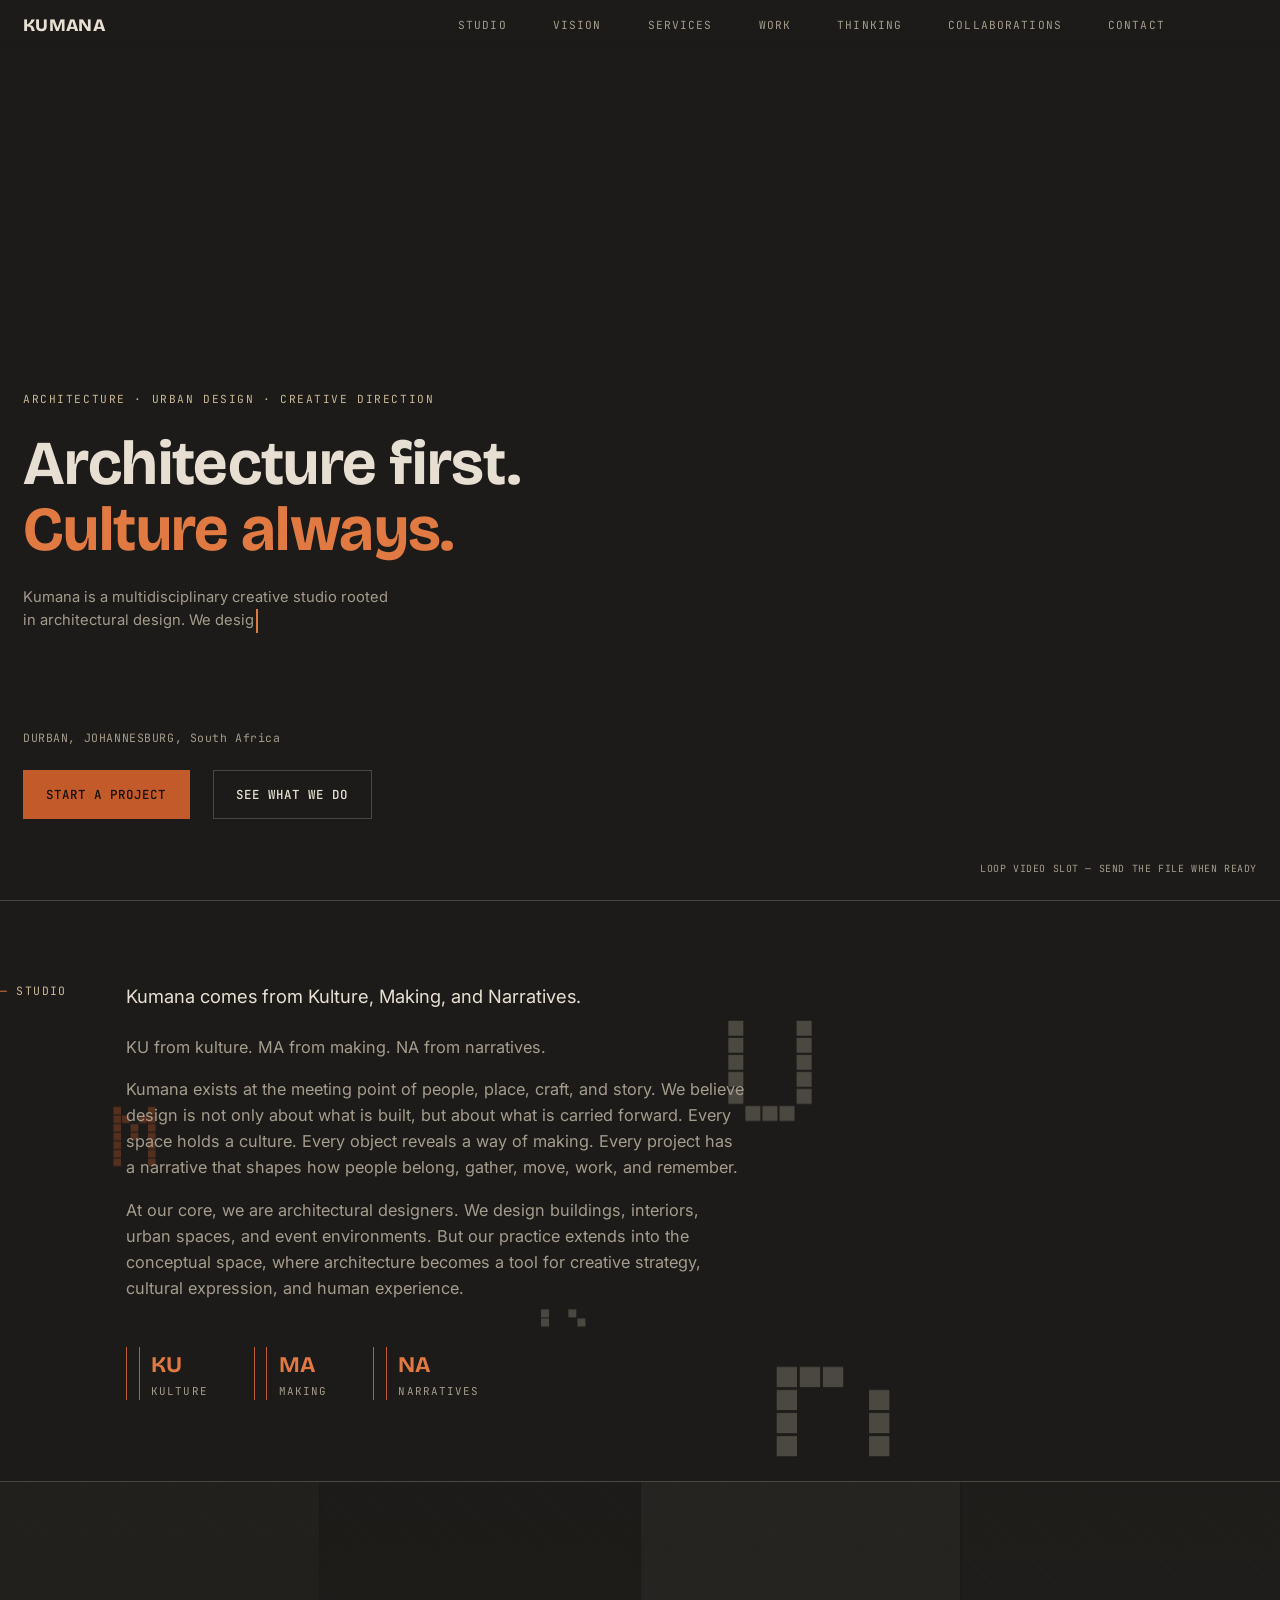
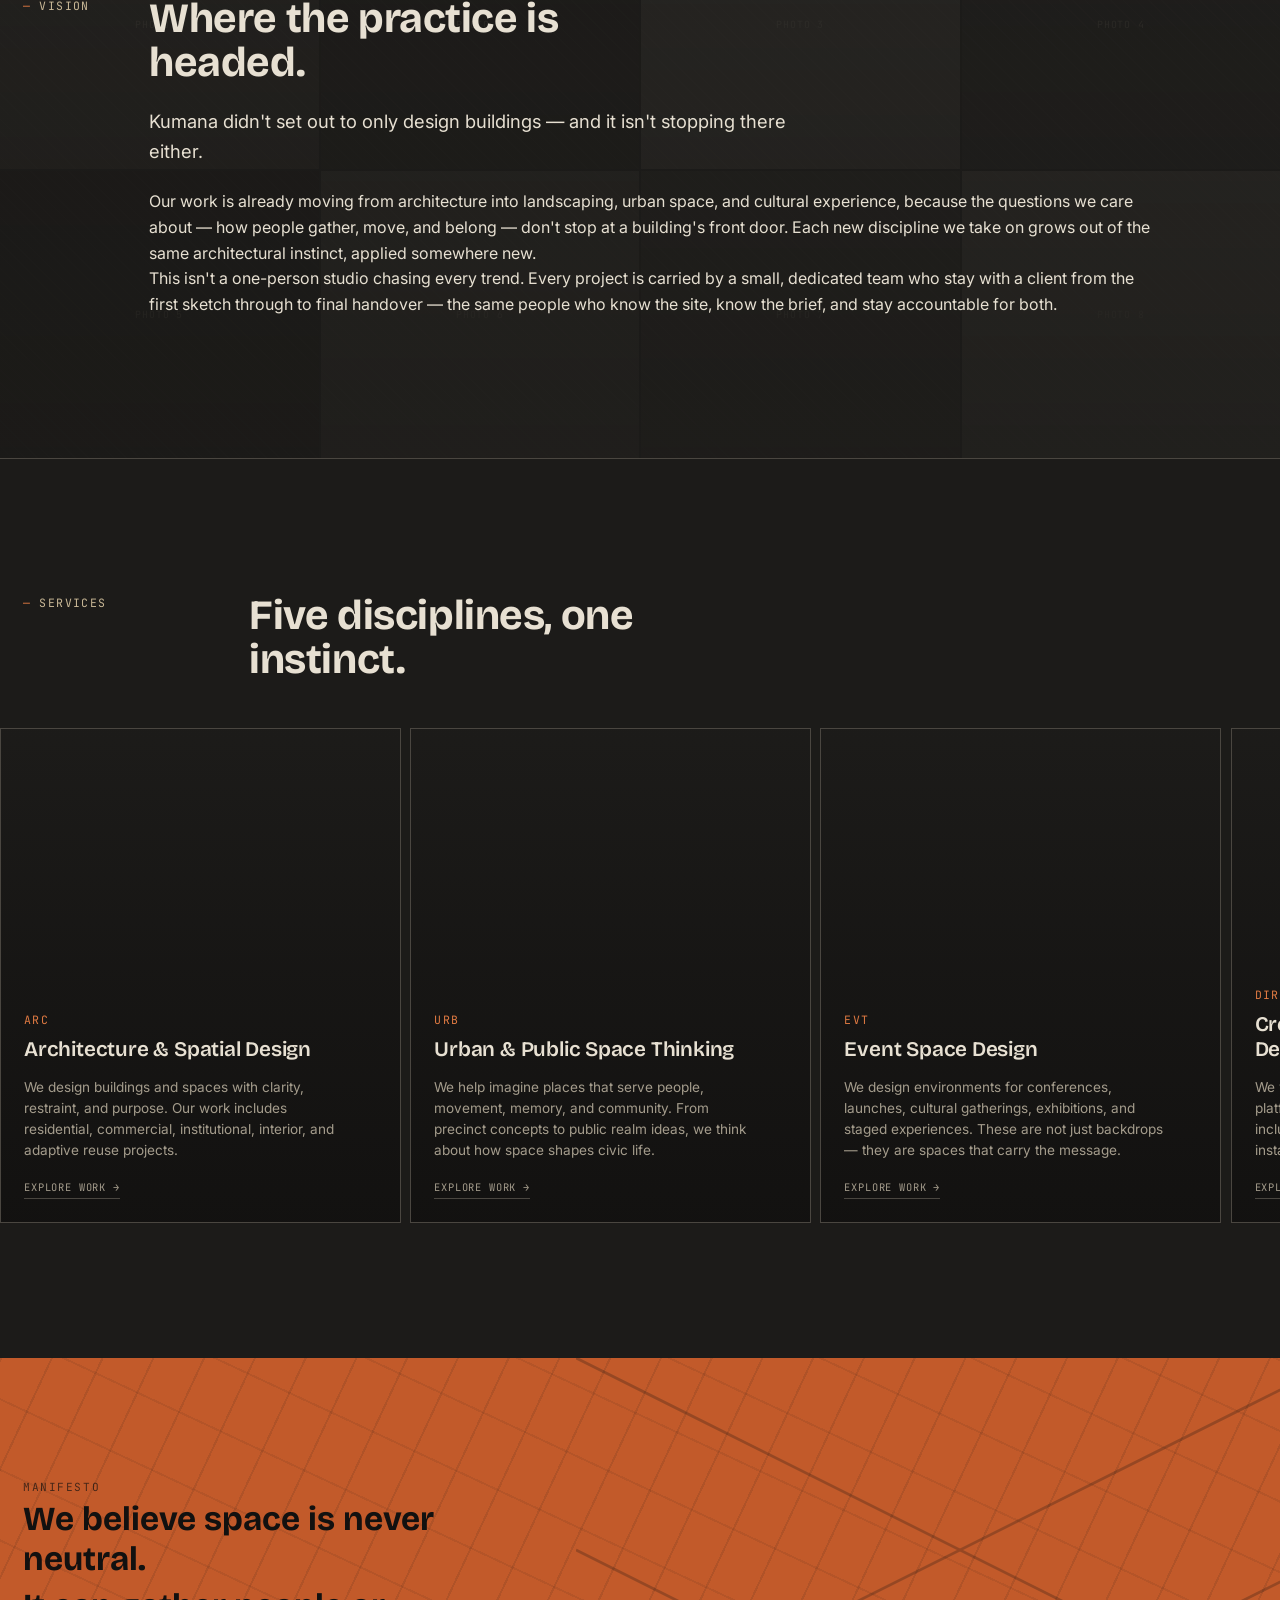
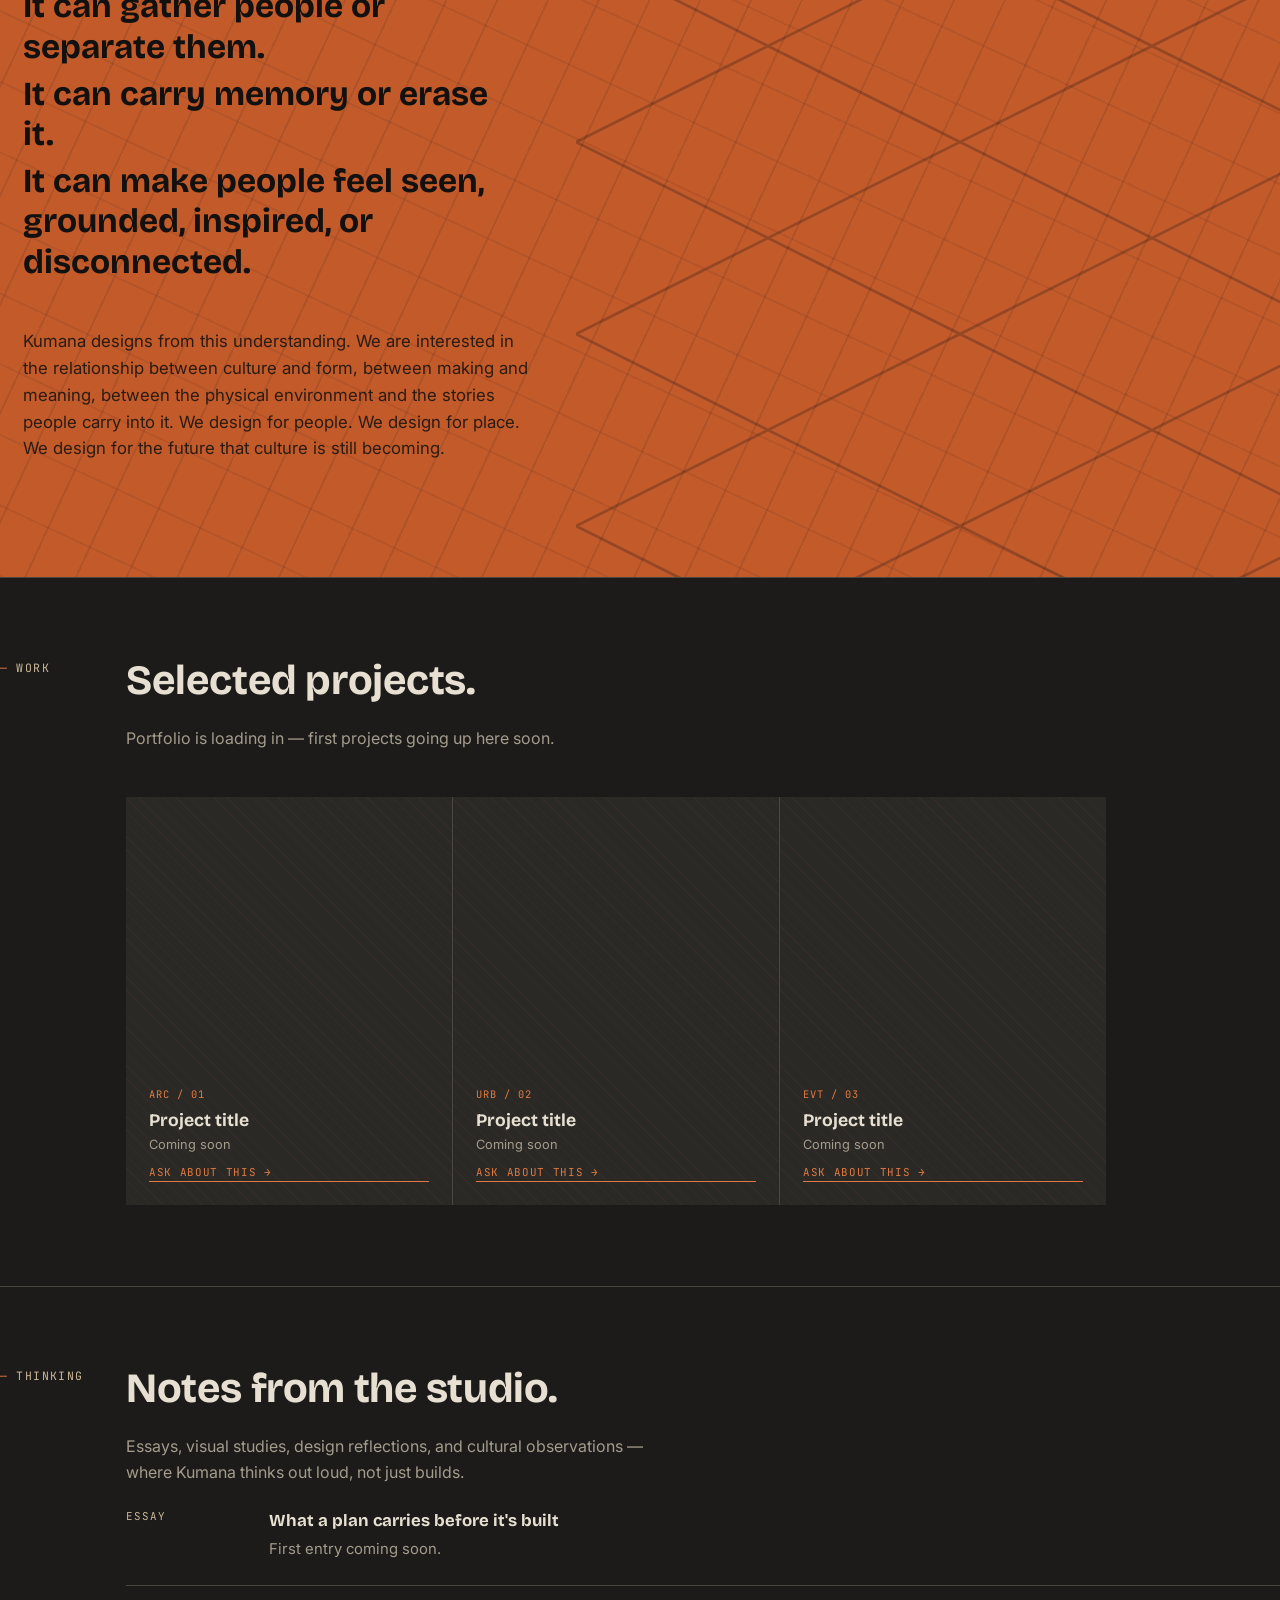
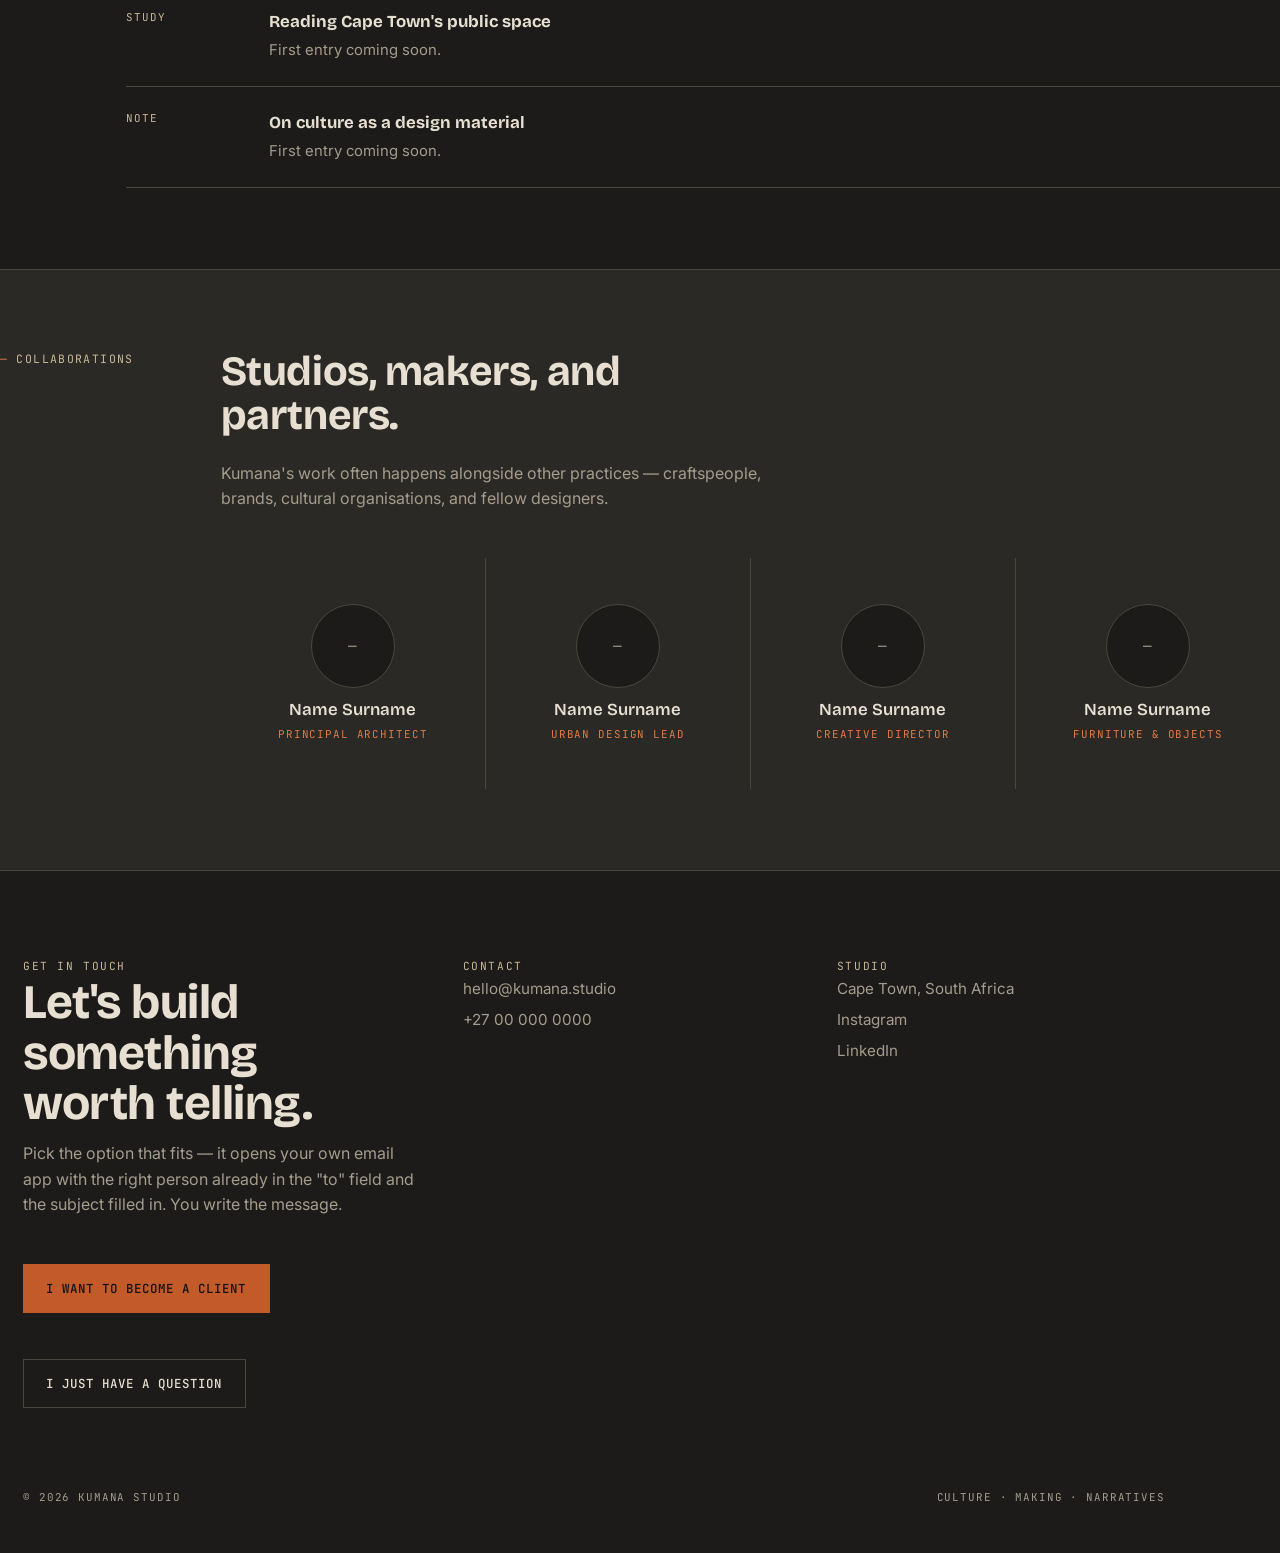
==== commit ae9515d9: "Add files via upload" ====
--- a/index.html
+++ b/index.html
@@ -61,7 +61,7 @@
         <span class="label">Architecture · Urban Design · Creative Direction</span>
         <h1>Architecture first. <span class="pop">Culture always.</span></h1>
         <p class="deck"><span id="deck-text"></span><span class="deck-cursor">&nbsp;</span></p>
-        <p class="coords">33.9249° S, 18.4241° E — Cape Town, South Africa</p>
+        <p class="coords">DURBAN, JOHANNESBURG, South Africa</p>
         <div class="cta-row">
           <a class="cta-btn" href="mailto:clients@kumana.studio?subject=New%20Project%20Enquiry">Start a project</a>
           <a class="cta-btn ghost" href="#services">See what we do</a>
@@ -78,12 +78,12 @@
     <div class="legend-grid">
       <div class="tag">Studio</div>
       <div>
-        <p class="lede">Kumana comes from Culture, Making, and Narratives.</p>
-        <p>KU from culture. MA from making. NA from narratives.</p>
+        <p class="lede">Kumana comes from Kulture, Making, and Narratives.</p>
+        <p>KU from kulture. MA from making. NA from narratives.</p>
         <p>Kumana exists at the meeting point of people, place, craft, and story. We believe design is not only about what is built, but about what is carried forward. Every space holds a culture. Every object reveals a way of making. Every project has a narrative that shapes how people belong, gather, move, work, and remember.</p>
         <p>At our core, we are architectural designers. We design buildings, interiors, urban spaces, and event environments. But our practice extends into the conceptual space, where architecture becomes a tool for creative strategy, cultural expression, and human experience.</p>
         <div class="name-breakdown">
-          <div><div class="syll">KU</div><div class="mean">Culture</div></div>
+          <div><div class="syll">KU</div><div class="mean">kulture</div></div>
           <div><div class="syll">MA</div><div class="mean">Making</div></div>
           <div><div class="syll">NA</div><div class="mean">Narratives</div></div>
         </div>
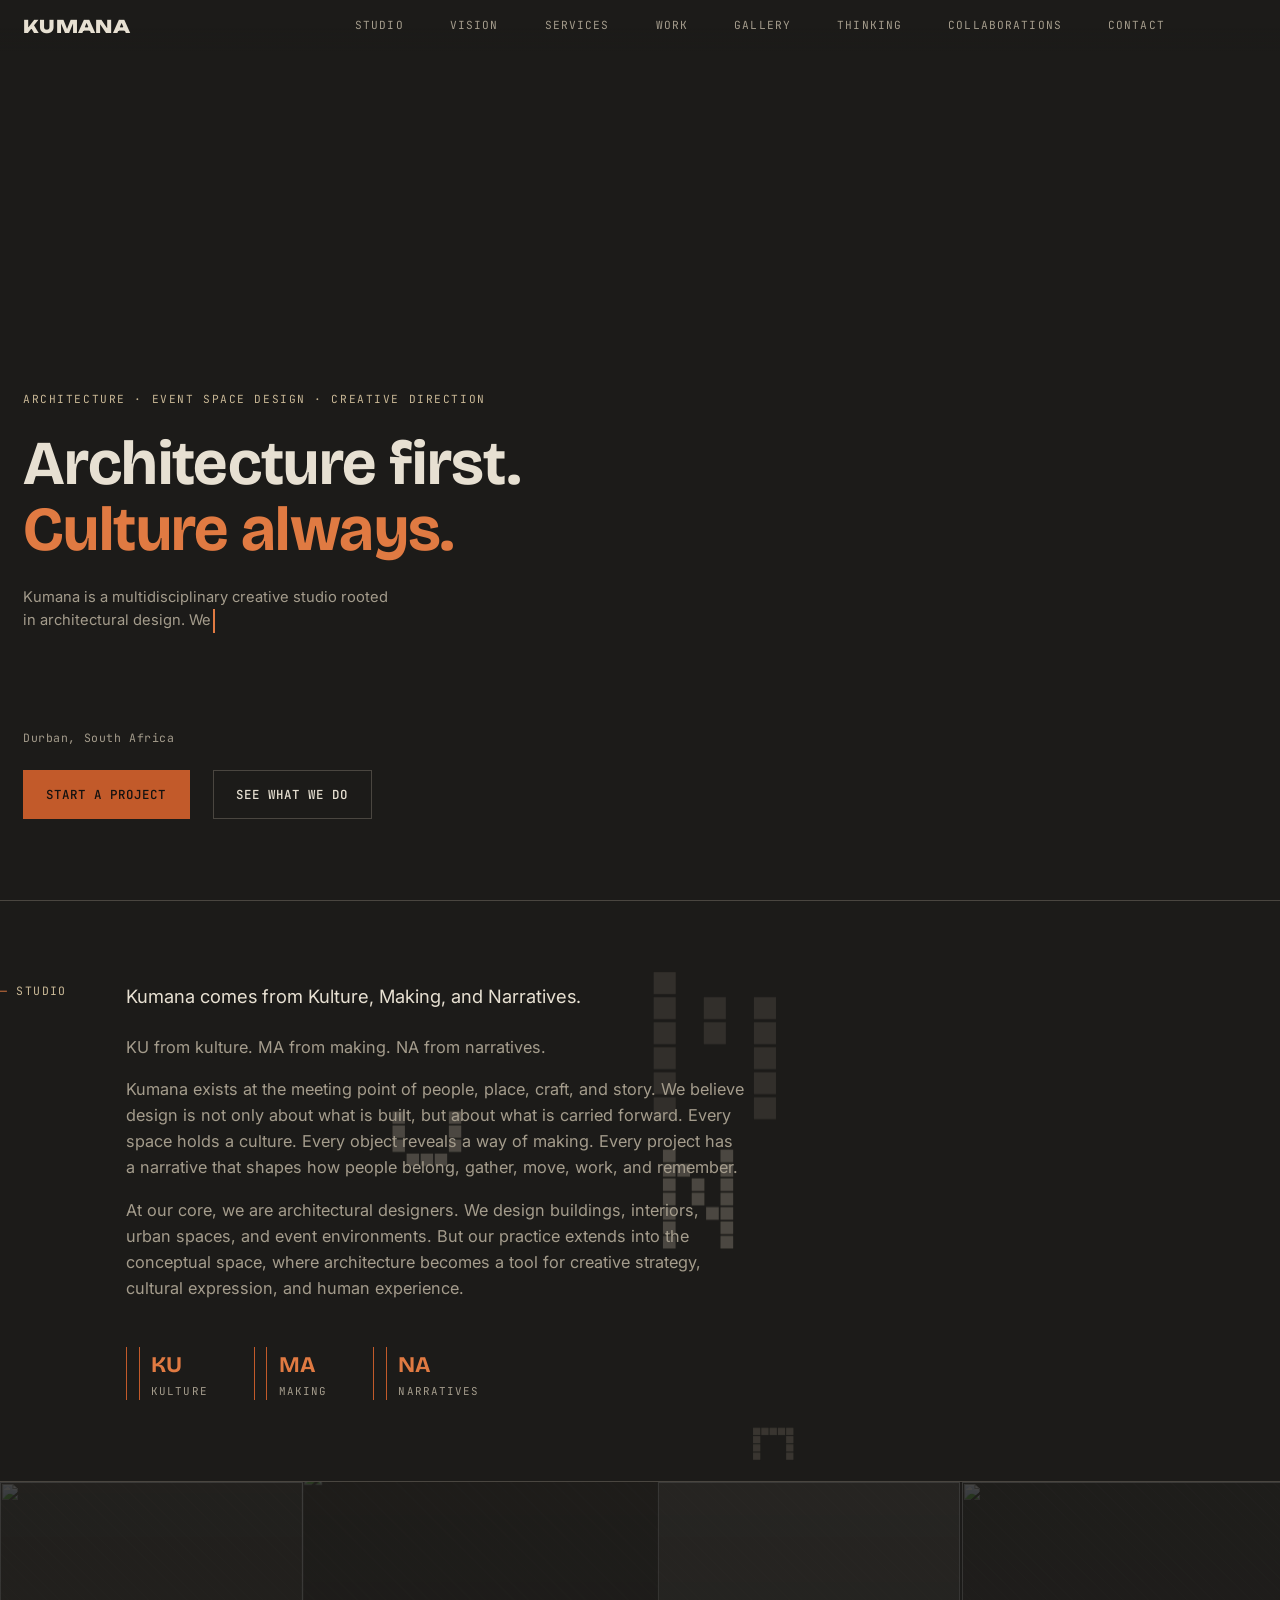
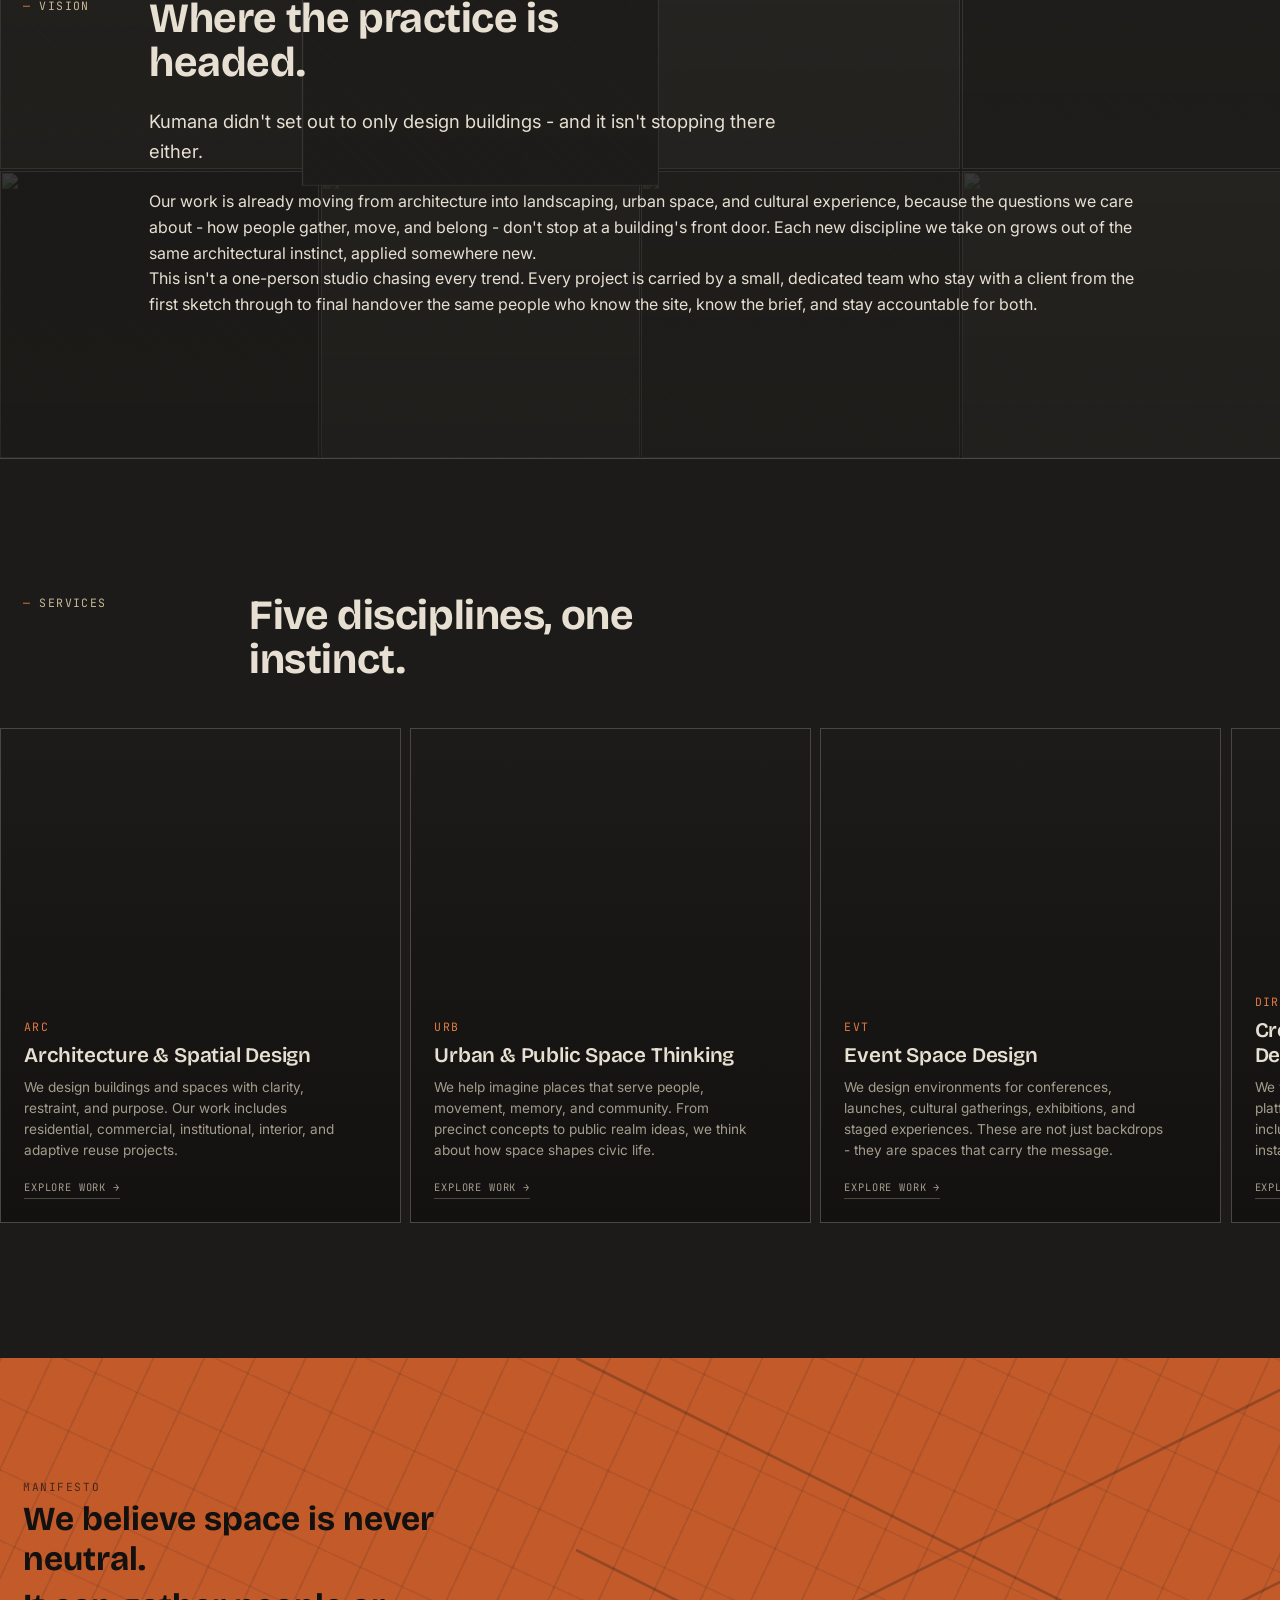
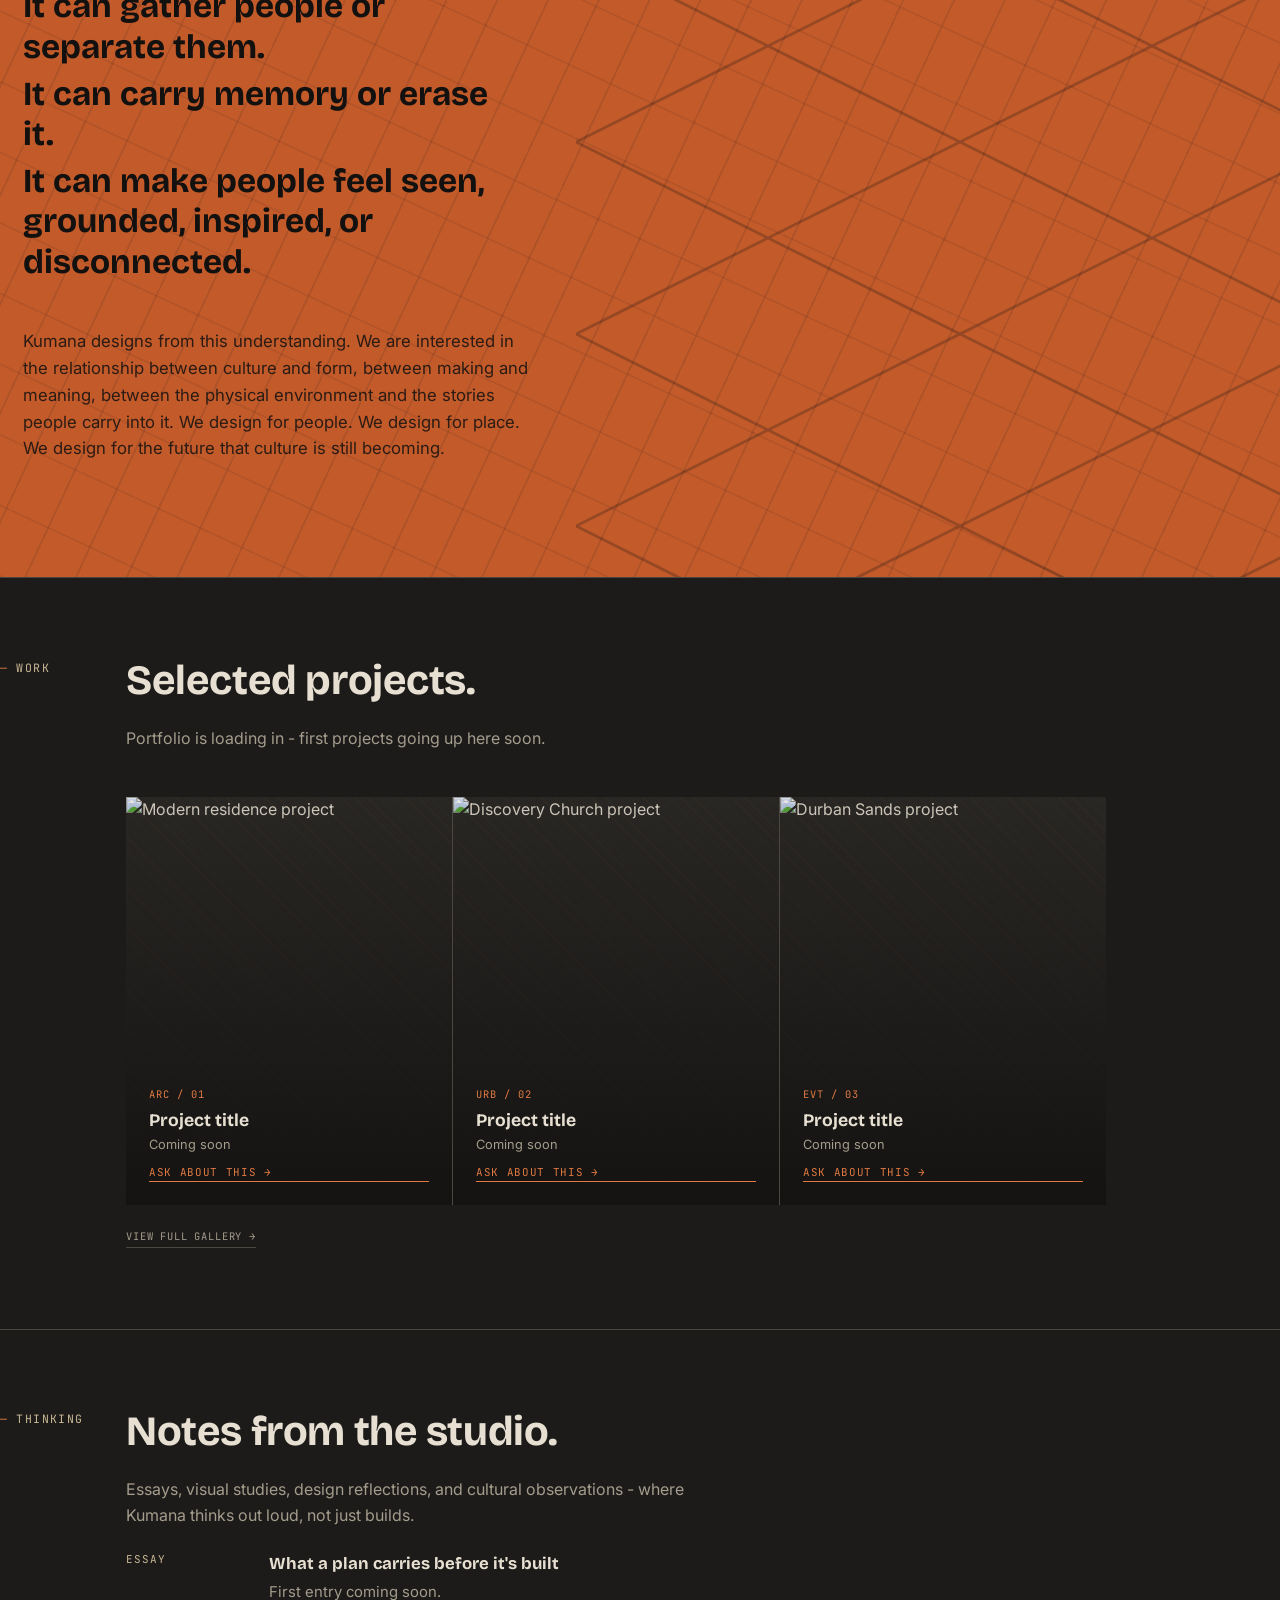
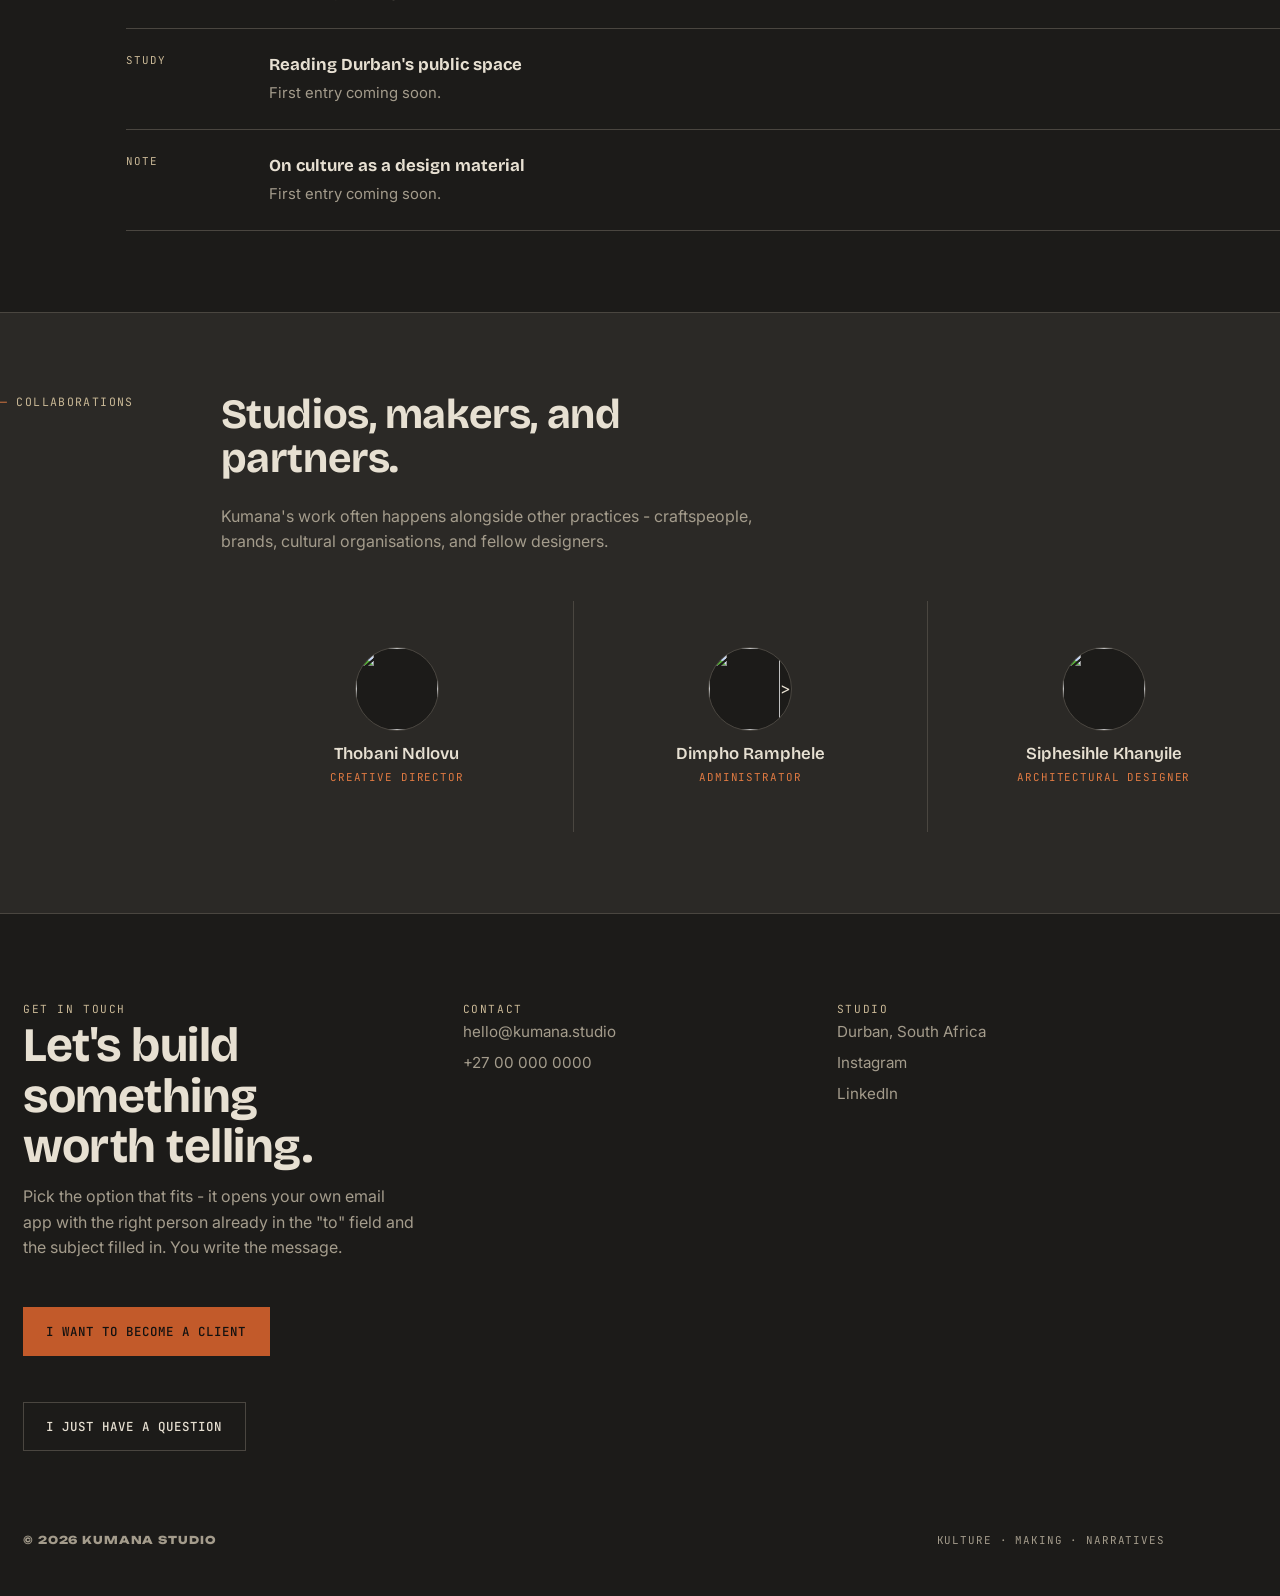
==== commit c406c03d: "Add files via upload" ====
--- a/index.html
+++ b/index.html
@@ -3,14 +3,14 @@
 <head>
 <meta charset="UTF-8">
 <meta name="viewport" content="width=device-width, initial-scale=1.0">
-<title>Kumana — Multidisciplinary Studio Rooted in Architecture</title>
+<title>Kumana - Multidisciplinary Studio Rooted in Architecture</title>
 <meta name="description" content="Kumana is a multidisciplinary creative studio rooted in architectural design, working across architecture, urban design, event spaces, creative direction, and objects. Our name comes from Culture, Making, and Narratives.">
 <link rel="preconnect" href="https://fonts.googleapis.com">
 <link rel="preconnect" href="https://fonts.gstatic.com" crossorigin>
-<link href="https://fonts.googleapis.com/css2?family=Bricolage+Grotesque:opsz,wght@12..96,400;12..96,500;12..96,600;12..96,700;12..96,800&family=Inter:wght@400;500;600&family=JetBrains+Mono:wght@400;500&display=swap" rel="stylesheet">
+<link href="https://fonts.googleapis.com/css2?family=Bricolage+Grotesque:opsz,wght@12..96,400;12..96,500;12..96,600;12..96,700;12..96,800&family=Inter:wght@400;500;600&family=JetBrains+Mono:wght@400;500&family=Unbounded:wght@700;800;900&display=swap" rel="stylesheet">
 <link rel="stylesheet" href="style.css">
 </head>
-<body>
+<body> 
 
 <div class="blueprint-grid" aria-hidden="true"></div>
 
@@ -27,12 +27,13 @@
 
 <header>
   <div class="wrap header-inner">
-    <div class="mark">KUMANA</div>
+    <div class="mark logo-font">KUMANA</div>
     <nav>
       <a href="#studio">Studio</a>
       <a href="#vision">Vision</a>
       <a href="#services">Services</a>
       <a href="#work">Work</a>
+      <a href="gallery.html">Gallery</a>
       <a href="#thinking">Thinking</a>
       <a href="#collaborations">Collaborations</a>
       <a href="#contact">Contact</a>
@@ -45,23 +46,18 @@
   <!-- HERO -->
   <section class="hero">
     <div class="hero-bg" aria-hidden="true">
-      <!--
-        VIDEO SLOT — once you send the file/link, this becomes:
-        <video autoplay muted loop playsinline poster="thumbnail.jpg">
-          <source src="your-video.mp4" type="video/mp4">
-        </video>
-        Left empty for now — just a plain dark placeholder, no design here.
-      -->
+      <video autoplay muted loop playsinline>
+        <source src="images/hero-loop.mp4" type="video/mp4">
+      </video>
     </div>
     <div class="hero-overlay" aria-hidden="true"></div>
-    <span class="video-slot-label">Loop video slot — send the file when ready</span>
 
     <div class="wrap">
       <div class="hero-copy">
-        <span class="label">Architecture · Urban Design · Creative Direction</span>
+        <span class="label">Architecture · Event Space Design · Creative Direction</span>
         <h1>Architecture first. <span class="pop">Culture always.</span></h1>
         <p class="deck"><span id="deck-text"></span><span class="deck-cursor">&nbsp;</span></p>
-        <p class="coords">DURBAN, JOHANNESBURG, South Africa</p>
+        <p class="coords">Durban, South Africa</p>
         <div class="cta-row">
           <a class="cta-btn" href="mailto:clients@kumana.studio?subject=New%20Project%20Enquiry">Start a project</a>
           <a class="cta-btn ghost" href="#services">See what we do</a>
@@ -95,14 +91,14 @@
   <section id="vision" class="vision-section">
     <div class="vision-bg" aria-hidden="true">
       <!-- 8 photo tiles — replace each with a real project/team photo when you have them -->
-      <div class="photo-tile"><span>Photo 1</span></div>
-      <div class="photo-tile"><span>Photo 2</span></div>
-      <div class="photo-tile"><span>Photo 3</span></div>
-      <div class="photo-tile"><span>Photo 4</span></div>
-      <div class="photo-tile"><span>Photo 5</span></div>
-      <div class="photo-tile"><span>Photo 6</span></div>
-      <div class="photo-tile"><span>Photo 7</span></div>
-      <div class="photo-tile"><span>Photo 8</span></div>
+      <div class="photo-tile"><img src="images/vision-tile-1.jpg" alt=""></div>
+      <div class="photo-tile"><img src="images/vision-tile-2.jpg" alt=""></div>
+      <div class="photo-tile"><img src="images/vision-tile-3.jpg" alt=""></div>
+      <div class="photo-tile"><img src="images/vision-tile-4.jpg" alt=""></div>
+      <div class="photo-tile"><img src="images/vision-tile-5.jpg" alt=""></div>
+      <div class="photo-tile"><img src="images/vision-tile-6.jpg" alt=""></div>
+      <div class="photo-tile"><img src="images/vision-tile-7.jpg" alt=""></div>
+      <div class="photo-tile"><img src="images/vision-tile-8.jpg" alt=""></div>
     </div>
     <div class="vision-overlay" aria-hidden="true"></div>
     <div class="wrap">
@@ -110,9 +106,9 @@
         <div class="tag">Vision</div>
         <div>
           <h2 class="section-title">Where the practice is headed.</h2>
-          <p class="vision-lede">Kumana didn't set out to only design buildings — and it isn't stopping there either.</p>
-          <p>Our work is already moving from architecture into landscaping, urban space, and cultural experience, because the questions we care about — how people gather, move, and belong — don't stop at a building's front door. Each new discipline we take on grows out of the same architectural instinct, applied somewhere new.</p>
-          <p>This isn't a one-person studio chasing every trend. Every project is carried by a small, dedicated team who stay with a client from the first sketch through to final handover — the same people who know the site, know the brief, and stay accountable for both.</p>
+          <p class="vision-lede">Kumana didn't set out to only design buildings - and it isn't stopping there either.</p>
+          <p>Our work is already moving from architecture into landscaping, urban space, and cultural experience, because the questions we care about - how people gather, move, and belong - don't stop at a building's front door. Each new discipline we take on grows out of the same architectural instinct, applied somewhere new.</p>
+          <p>This isn't a one-person studio chasing every trend. Every project is carried by a small, dedicated team who stay with a client from the first sketch through to final handover the same people who know the site, know the brief, and stay accountable for both.</p>
           <a class="enquire" href="#collaborations">See who you'll be working with →</a>
         </div>
       </div>
@@ -150,7 +146,7 @@
           <div class="svc-card-inner">
             <span class="code">EVT</span>
             <h3>Event Space Design</h3>
-            <p>We design environments for conferences, launches, cultural gatherings, exhibitions, and staged experiences. These are not just backdrops — they are spaces that carry the message.</p>
+            <p>We design environments for conferences, launches, cultural gatherings, exhibitions, and staged experiences. These are not just backdrops - they are spaces that carry the message.</p>
             <a class="svc-link" href="work/events.html">Explore work →</a>
           </div>
         </div>
@@ -174,7 +170,6 @@
         </div>
 
       </div>
-    </div>
   </section>
 
   <!-- MANIFESTO -->
@@ -203,12 +198,13 @@
       <div class="tag">Work</div>
       <div class="work-content">
         <h2 class="section-title">Selected projects.</h2>
-        <p style="color:var(--stone-dim); max-width:50ch;">Portfolio is loading in — first projects going up here soon.</p>
+        <p style="color:var(--stone-dim); max-width:50ch;">Portfolio is loading in - first projects going up here soon.</p>
         <div class="work-grid">
-          <div class="work-item"><span class="wcode">ARC / 01</span><h4>Project title</h4><span class="status">Coming soon</span><a class="w-enquire" href="mailto:clients@kumana.studio?subject=Enquiry%3A%20Project%20ARC%2F01">Ask about this →</a></div>
-          <div class="work-item"><span class="wcode">URB / 02</span><h4>Project title</h4><span class="status">Coming soon</span><a class="w-enquire" href="mailto:clients@kumana.studio?subject=Enquiry%3A%20Project%20URB%2F02">Ask about this →</a></div>
-          <div class="work-item"><span class="wcode">EVT / 03</span><h4>Project title</h4><span class="status">Coming soon</span><a class="w-enquire" href="mailto:clients@kumana.studio?subject=Enquiry%3A%20Project%20EVT%2F03">Ask about this →</a></div>
-        </div>
+          <div class="work-item"><img src="images/arc-res2601-Residence-Malevu.jpg" alt="Modern residence project"><span class="wcode">ARC / 01</span><h4>Project title</h4><span class="status">Coming soon</span><a class="w-enquire" href="mailto:clients@kumana.studio?subject=Enquiry%3A%20Project%20ARC%2F01">Ask about this →</a></div>
+          <div class="work-item"><img src="images/arc-pow2602-Discovery-church.jpg" alt="Discovery Church project"><span class="wcode">URB / 02</span><h4>Project title</h4><span class="status">Coming soon</span><a class="w-enquire" href="mailto:clients@kumana.studio?subject=Enquiry%3A%20Project%20URB%2F02">Ask about this →</a></div>
+          <div class="work-item"><img src="images/arc-com2603-durban-sands.jpg" alt="Durban Sands project"><span class="wcode">EVT / 03</span><h4>Project title</h4><span class="status">Coming soon</span><a class="w-enquire" href="mailto:clients@kumana.studio?subject=Enquiry%3A%20Project%20EVT%2F03">Ask about this →</a></div>
+        </div>
+        <a class="svc-link" style="display:inline-block; margin-top:var(--space-s);" href="gallery.html">View full gallery →</a>
       </div>
     </div>
   </section>
@@ -219,7 +215,7 @@
       <div class="tag">Thinking</div>
       <div>
         <h2 class="section-title">Notes from the studio.</h2>
-        <p style="color:var(--stone-dim); max-width:56ch; margin-bottom:var(--space-s);">Essays, visual studies, design reflections, and cultural observations — where Kumana thinks out loud, not just builds.</p>
+        <p style="color:var(--stone-dim); max-width:56ch; margin-bottom:var(--space-s);">Essays, visual studies, design reflections, and cultural observations - where Kumana thinks out loud, not just builds.</p>
         <div class="thinking-list">
           <div class="thinking-item">
             <span class="t-tag">Essay</span>
@@ -227,7 +223,7 @@
           </div>
           <div class="thinking-item">
             <span class="t-tag">Study</span>
-            <div><h4>Reading Cape Town's public space</h4><p>First entry coming soon.</p></div>
+            <div><h4>Reading Durban's public space</h4><p>First entry coming soon.</p></div>
           </div>
           <div class="thinking-item">
             <span class="t-tag">Note</span>
@@ -244,34 +240,27 @@
       <div class="tag">Collaborations</div>
       <div>
         <h2 class="section-title">Studios, makers, and partners.</h2>
-        <p style="color:var(--stone-dim); max-width:56ch; margin-bottom:var(--space-s);">Kumana's work often happens alongside other practices — craftspeople, brands, cultural organisations, and fellow designers.</p>
+        <p style="color:var(--stone-dim); max-width:56ch; margin-bottom:var(--space-s);">Kumana's work often happens alongside other practices - craftspeople, brands, cultural organisations, and fellow designers.</p>
         <div class="collab-grid">
           <div class="collab-cell">
-            <div class="collab-photo"><span class="initials">—</span></div>
+            <div class="collab-photo"><img src="images/thobani-ndlovu.jpg" alt=""></div>
             <div>
-              <div class="collab-name">Name Surname</div>
-              <div class="collab-role">Principal Architect</div>
-            </div>
-          </div>
-          <div class="collab-cell">
-            <div class="collab-photo"><span class="initials">—</span></div>
-            <div>
-              <div class="collab-name">Name Surname</div>
-              <div class="collab-role">Urban Design Lead</div>
-            </div>
-          </div>
-          <div class="collab-cell">
-            <div class="collab-photo"><span class="initials">—</span></div>
-            <div>
-              <div class="collab-name">Name Surname</div>
+              <div class="collab-name">Thobani Ndlovu</div>
               <div class="collab-role">Creative Director</div>
             </div>
           </div>
           <div class="collab-cell">
-            <div class="collab-photo"><span class="initials">—</span></div>
+            <div class="collab-photo"><img src="images/dimpho-ramphele.jpg" alt="">></div>
             <div>
-              <div class="collab-name">Name Surname</div>
-              <div class="collab-role">Furniture & Objects</div>
+              <div class="collab-name">Dimpho Ramphele</div>
+              <div class="collab-role">Administrator</div>
+            </div>
+          </div>
+          <div class="collab-cell">
+            <div class="collab-photo"><img src="images/siphesihle-khanyile.jpg" alt=""></div>
+            <div>
+              <div class="collab-name">Siphesihle Khanyile</div>
+              <div class="collab-role">Architectural Designer</div>
             </div>
           </div>
         </div>
@@ -285,7 +274,7 @@
       <div>
         <span class="label">Get in touch</span>
         <h2>Let's build something worth telling.</h2>
-        <p style="color:var(--stone-dim); max-width:44ch; margin-top:0.8rem;">Pick the option that fits — it opens your own email app with the right person already in the "to" field and the subject filled in. You write the message.</p>
+        <p style="color:var(--stone-dim); max-width:44ch; margin-top:0.8rem;">Pick the option that fits - it opens your own email app with the right person already in the "to" field and the subject filled in. You write the message.</p>
         <div class="cta-row" style="margin-top:var(--space-s); flex-direction:column; align-items:flex-start;">
           <a class="cta-btn" href="mailto:clients@kumana.studio?subject=I%20want%20to%20become%20a%20client">I want to become a client</a>
           <a class="cta-btn ghost" href="mailto:queries@kumana.studio?subject=I%20just%20have%20a%20question">I just have a question</a>
@@ -298,14 +287,14 @@
       </div>
       <div class="col">
         <span class="label">Studio</span>
-        <p>Cape Town, South Africa</p>
-        <a href="#">Instagram</a>
-        <a href="#">LinkedIn</a>
+        <p>Durban, South Africa</p>
+        <a href="https://www.instagram.com/kumana.co/">Instagram</a>
+        <a href="https://www.linkedin.com/company/kumanacollective/">LinkedIn</a>
       </div>
     </div>
     <div class="bottom">
-      <span>© 2026 KUMANA STUDIO</span>
-      <span>CULTURE · MAKING · NARRATIVES</span>
+      <span class="logo-font">© 2026 KUMANA STUDIO</span>
+      <span>KULTURE · MAKING · NARRATIVES</span>
     </div>
   </footer>
 
--- a/style.css
+++ b/style.css
@@ -6,7 +6,7 @@
     --stone-dim:#a49c8c;
     --rust:#c25a2a;
     --rust-bright:#e07a42;
-    --rust-dim:#8a3f1e;
+    --rust-dim:#8a3f1e; 
     --indigo:#414d73;
     --line:#4a4640;
     --sand:#c9b896;
@@ -96,9 +96,12 @@
     gap:var(--space-m);
   }
   header .mark{
-    font-family:'Bricolage Grotesque', sans-serif;
     font-weight:800; font-size:1.1rem; letter-spacing:0.02em;
     flex-shrink:0;
+  }
+  .logo-font{
+    font-family:'Unbounded', sans-serif;
+    font-weight:800;
   }
   header nav{ display:flex; gap:var(--space-m); flex-wrap:wrap; justify-content:flex-end; }
   header nav a{
@@ -149,14 +152,6 @@
   .hero-overlay{
     position:absolute; inset:0; z-index:-1;
     background:linear-gradient(180deg, rgba(28,27,25,0.55) 0%, rgba(28,27,25,0.75) 55%, rgba(28,27,25,0.92) 100%);
-  }
-
-  .video-slot-label{
-    position:absolute; bottom:var(--space-s); right:var(--space-s);
-    font-family:'JetBrains Mono', monospace;
-    font-size:0.62rem; letter-spacing:0.06em; text-transform:uppercase;
-    color:var(--stone-dim);
-    z-index:1;
   }
 
   .hero-copy{ position:relative; max-width:56ch; }
@@ -238,6 +233,20 @@
     background:var(--charcoal-light);
     position:relative;
     display:flex; align-items:center; justify-content:center;
+    overflow:hidden;
+    transform:scale(1);
+    transition:transform 1.1s ease, filter 1.1s ease;
+    will-change:transform;
+  }
+  .photo-tile img{
+    position:absolute; inset:0;
+    width:100%; height:100%;
+    object-fit:cover;
+  }
+  .photo-tile.random-hover{
+    transform:scale(1.12);
+    filter:brightness(1.15);
+    z-index:1;
   }
   .photo-tile::before{
     content:'';
@@ -252,12 +261,6 @@
   .photo-tile:nth-child(6){ background:#4a453e; }
   .photo-tile:nth-child(7){ background:#332f2a; }
   .photo-tile:nth-child(8){ background:#5c564e; }
-  .photo-tile span{
-    position:relative;
-    font-family:'JetBrains Mono', monospace;
-    font-size:0.62rem; letter-spacing:0.08em; text-transform:uppercase;
-    color:var(--stone-dim); opacity:0.6;
-  }
   @media (max-width:700px){
     .vision-bg{ grid-template-columns:repeat(2, 1fr); grid-template-rows:repeat(4, 1fr); }
   }
@@ -337,40 +340,6 @@
     transition:border-color .3s;
     scroll-snap-align:start;
   }
-  .svc-card:hover{ border-color:var(--rust); }
-  .svc-card::before{
-    content:''; position:absolute; inset:0;
-    background:linear-gradient(
-      to top,
-      rgba(14,13,12,0.98) 0%,
-      rgba(14,13,12,0.75) 45%,
-      rgba(14,13,12,0.2) 100%
-    );
-  }
-  .svc-card .code{
-    position:relative; z-index:2;
-    font-family:'JetBrains Mono', monospace;
-    color:var(--rust-bright);
-    font-size:0.7rem; letter-spacing:0.14em;
-    text-transform:uppercase;
-    align-self:flex-start;
-    margin-bottom:auto;
-  }
-  .svc-card-bottom{
-    position:relative; z-index:2;
-    display:flex; flex-direction:column; gap:0.5rem;
-  }
-  .svc-card h3{
-    font-family:'Bricolage Grotesque', sans-serif;
-    font-size:clamp(1rem,1.1vw + 0.4rem,1.2rem);
-    font-weight:600; color:var(--stone); line-height:1.2;
-  }
-  .svc-card p{
-    color:var(--stone-dim);
-    font-size:0.82rem;
-    line-height:1.55;
-    margin-top:0.4rem;
-  }
   .svc-link{
     display:inline-flex; align-items:center; gap:0.4rem;
     margin-top:0.6rem;
@@ -384,8 +353,6 @@
   }
   .svc-link:hover{ color:var(--rust-bright); border-color:var(--rust-bright); gap:0.6rem; }
 
-  @media(max-width:900px){ .svc-card{ flex:0 0 calc(50% - 0.5rem); } }
-  @media(max-width:560px){ .svc-card{ flex:0 0 88%; } }
   .svc-card:hover{ border-color: var(--rust); }
   .svc-card::before{
     content: '';
@@ -593,15 +560,30 @@
     aspect-ratio:4/5; display:flex; flex-direction:column; justify-content:flex-end;
     padding:var(--space-s); position:relative; overflow:hidden;
   }
+  .work-item img{
+    position:absolute; inset:0; z-index:0;
+    width:100%; height:100%; object-fit:cover;
+    transition:transform .5s ease;
+  }
+  .work-item:hover img{ transform:scale(1.04); }
+  .work-item::after{
+    content:''; position:absolute; inset:0; z-index:1;
+    background:linear-gradient(
+      to top,
+      rgba(18,17,16,0.92) 0%,
+      rgba(18,17,16,0.55) 45%,
+      rgba(18,17,16,0.1) 100%
+    );
+  }
   .work-item::before{
-    content:''; position:absolute; inset:0;
+    content:''; position:absolute; inset:0; z-index:1;
     background:repeating-linear-gradient(45deg, transparent, transparent 8px, rgba(194,90,42,0.05) 8px, rgba(194,90,42,0.05) 9px);
   }
-  .work-item .wcode{ font-family:'JetBrains Mono', monospace; font-size:0.65rem; color:var(--rust-bright); letter-spacing:0.1em; position:relative; }
-  .work-item h4{ font-family:'Bricolage Grotesque', sans-serif; font-size:1.1rem; margin-top:0.3rem; position:relative; }
-  .work-item .status{ color:var(--stone-dim); font-size:0.8rem; position:relative; }
+  .work-item .wcode{ font-family:'JetBrains Mono', monospace; font-size:0.65rem; color:var(--rust-bright); letter-spacing:0.1em; position:relative; z-index:2; }
+  .work-item h4{ font-family:'Bricolage Grotesque', sans-serif; font-size:1.1rem; margin-top:0.3rem; position:relative; z-index:2; }
+  .work-item .status{ color:var(--stone-dim); font-size:0.8rem; position:relative; z-index:2; }
   .work-item .w-enquire{
-    position:relative;
+    position:relative; z-index:2;
     display:inline-block; margin-top:0.5rem;
     font-family:'JetBrains Mono', monospace;
     font-size:0.68rem; letter-spacing:0.06em; text-transform:uppercase;
@@ -691,4 +673,6 @@
   @media (prefers-reduced-motion: reduce){
     html{ scroll-behavior:auto; }
     .hero-bg path, .hero-bg line, .hero-bg circle{ animation:none; stroke-dashoffset:0; }
-  }
+    .photo-tile{ transition:none; }
+    .photo-tile.random-hover{ transform:none; filter:none; }
+  }
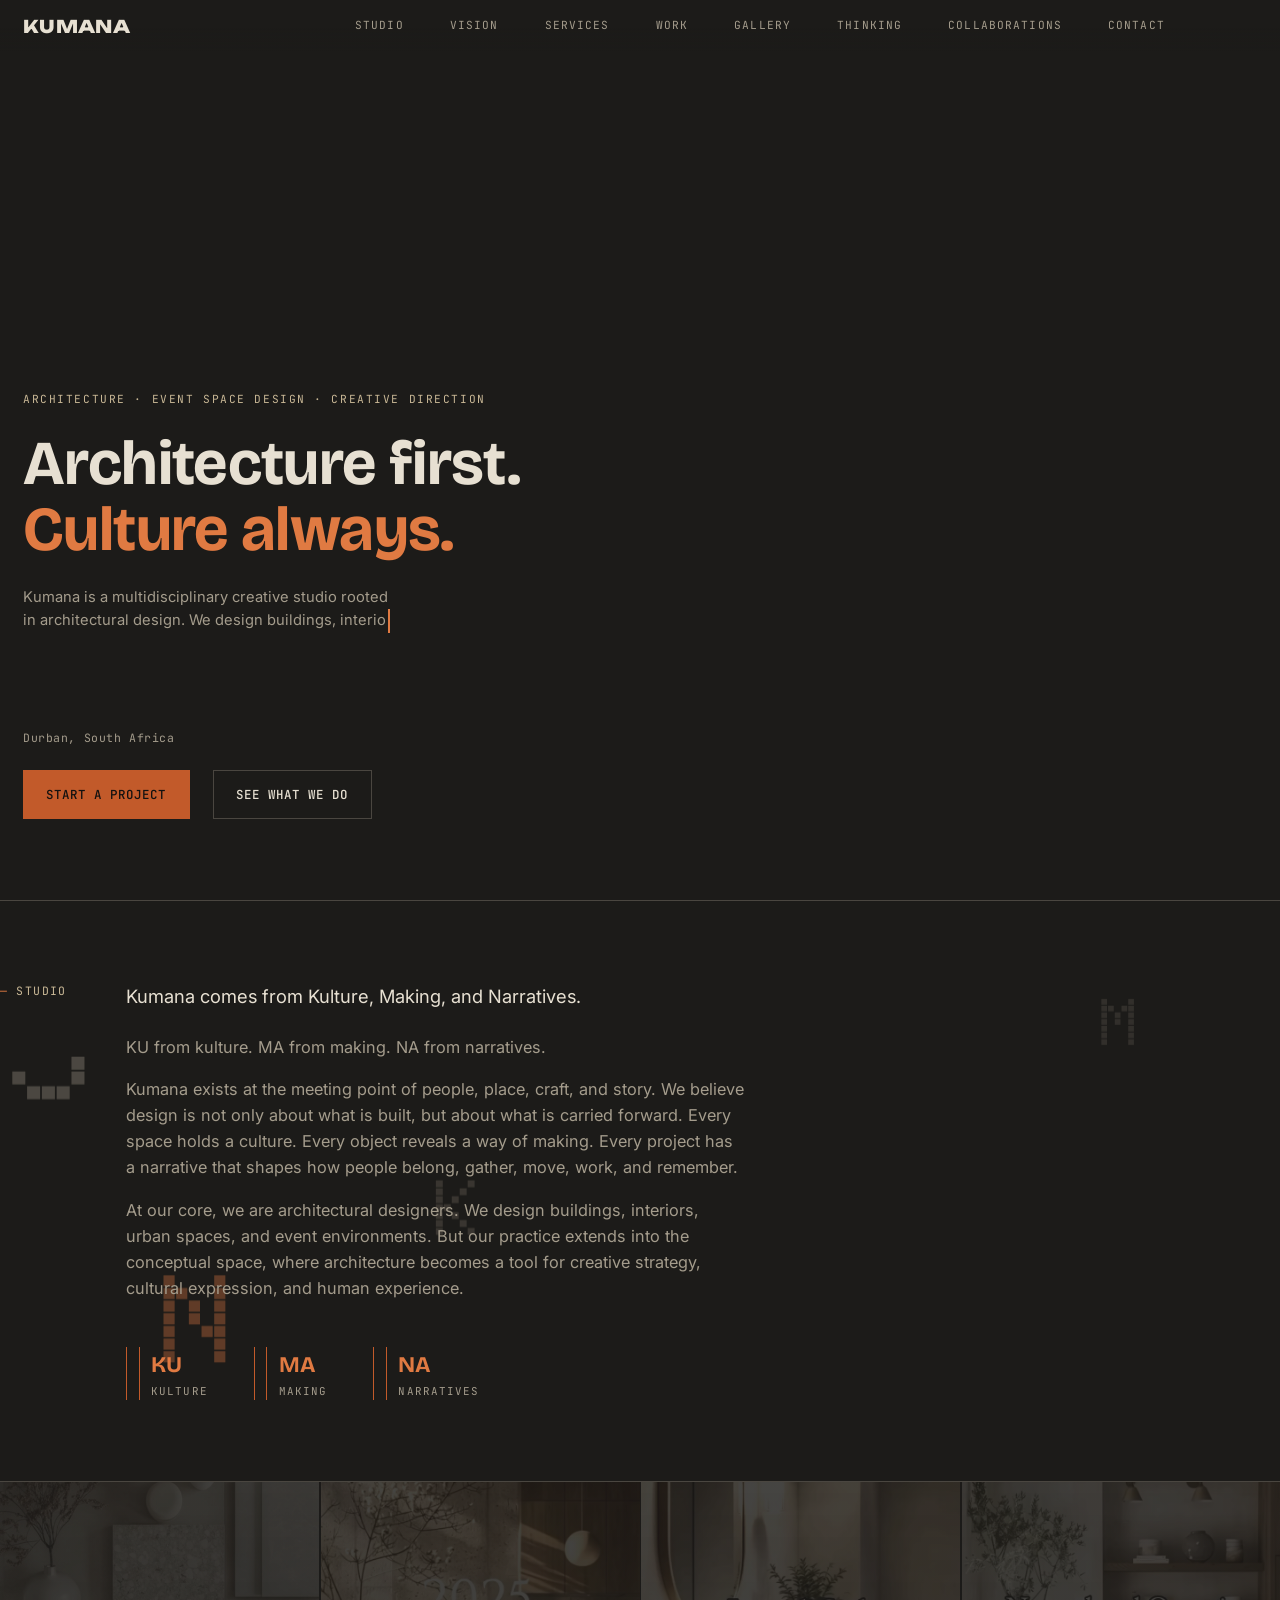
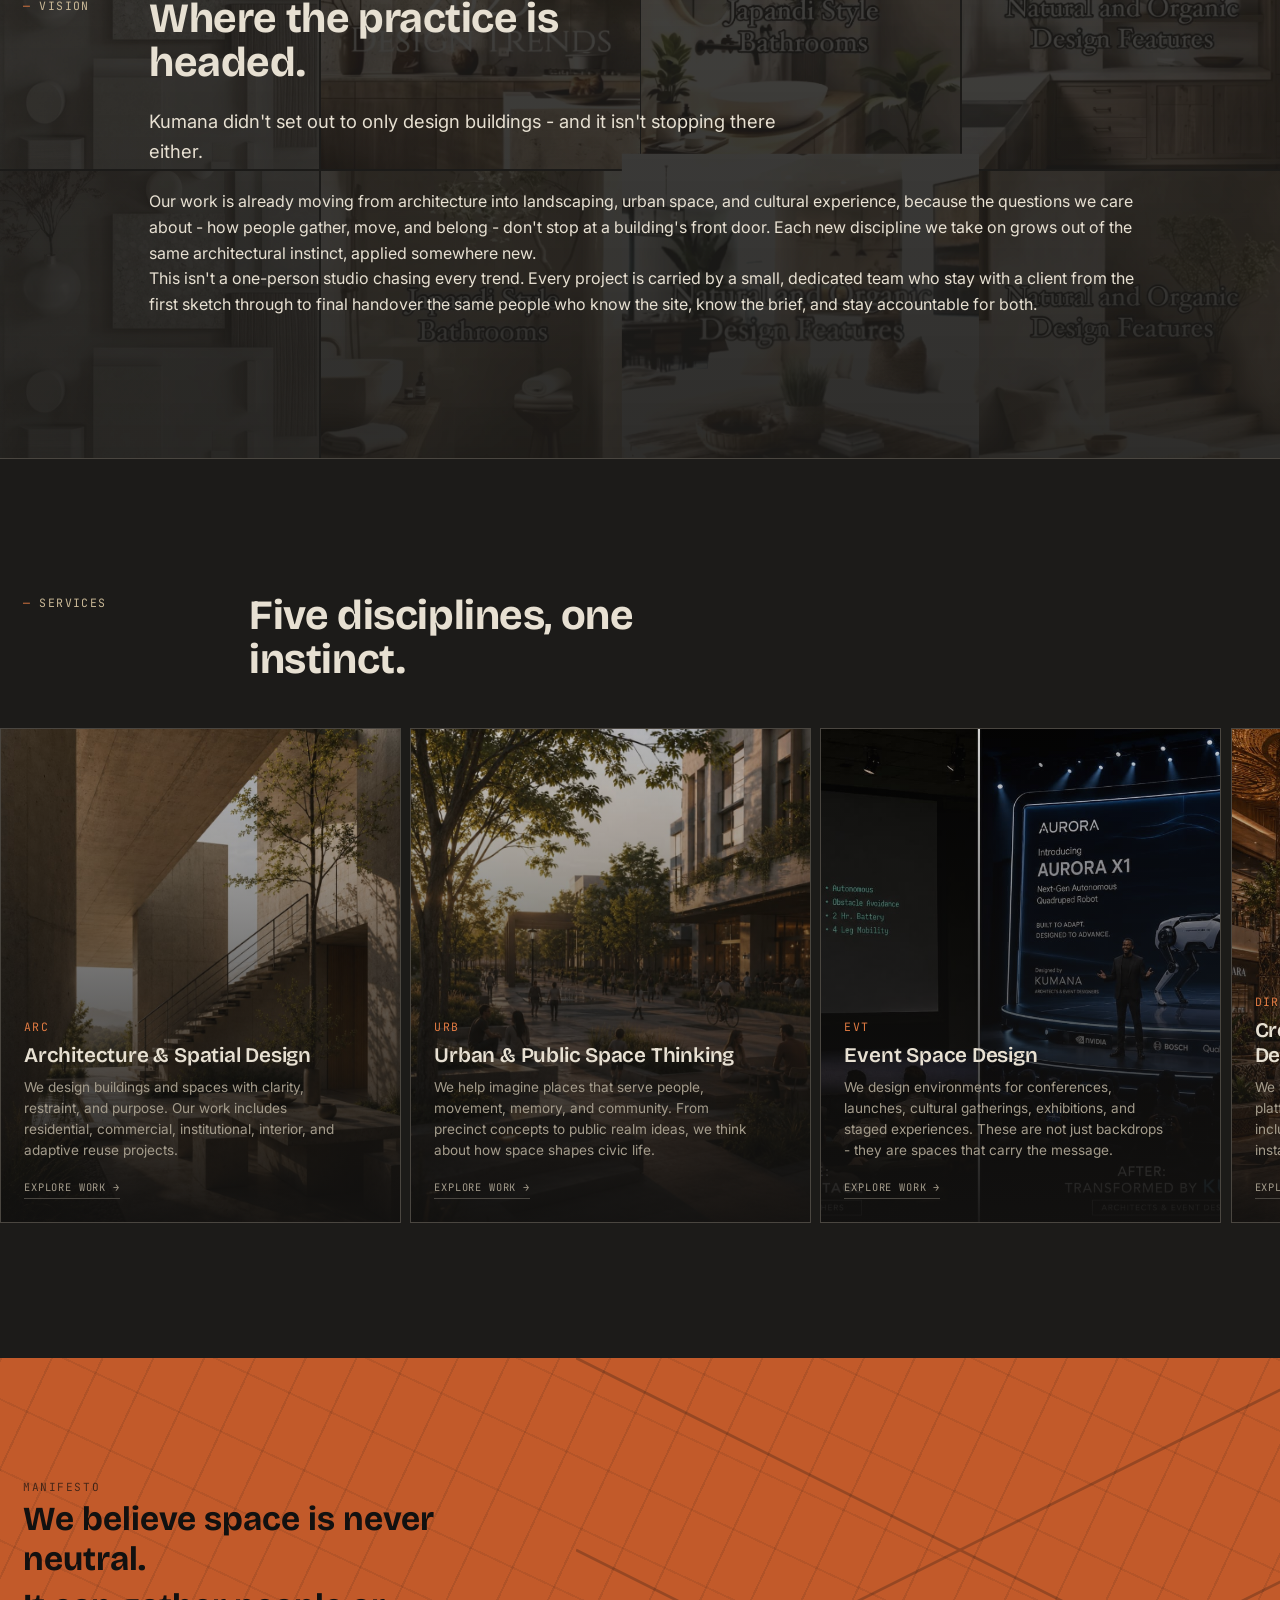
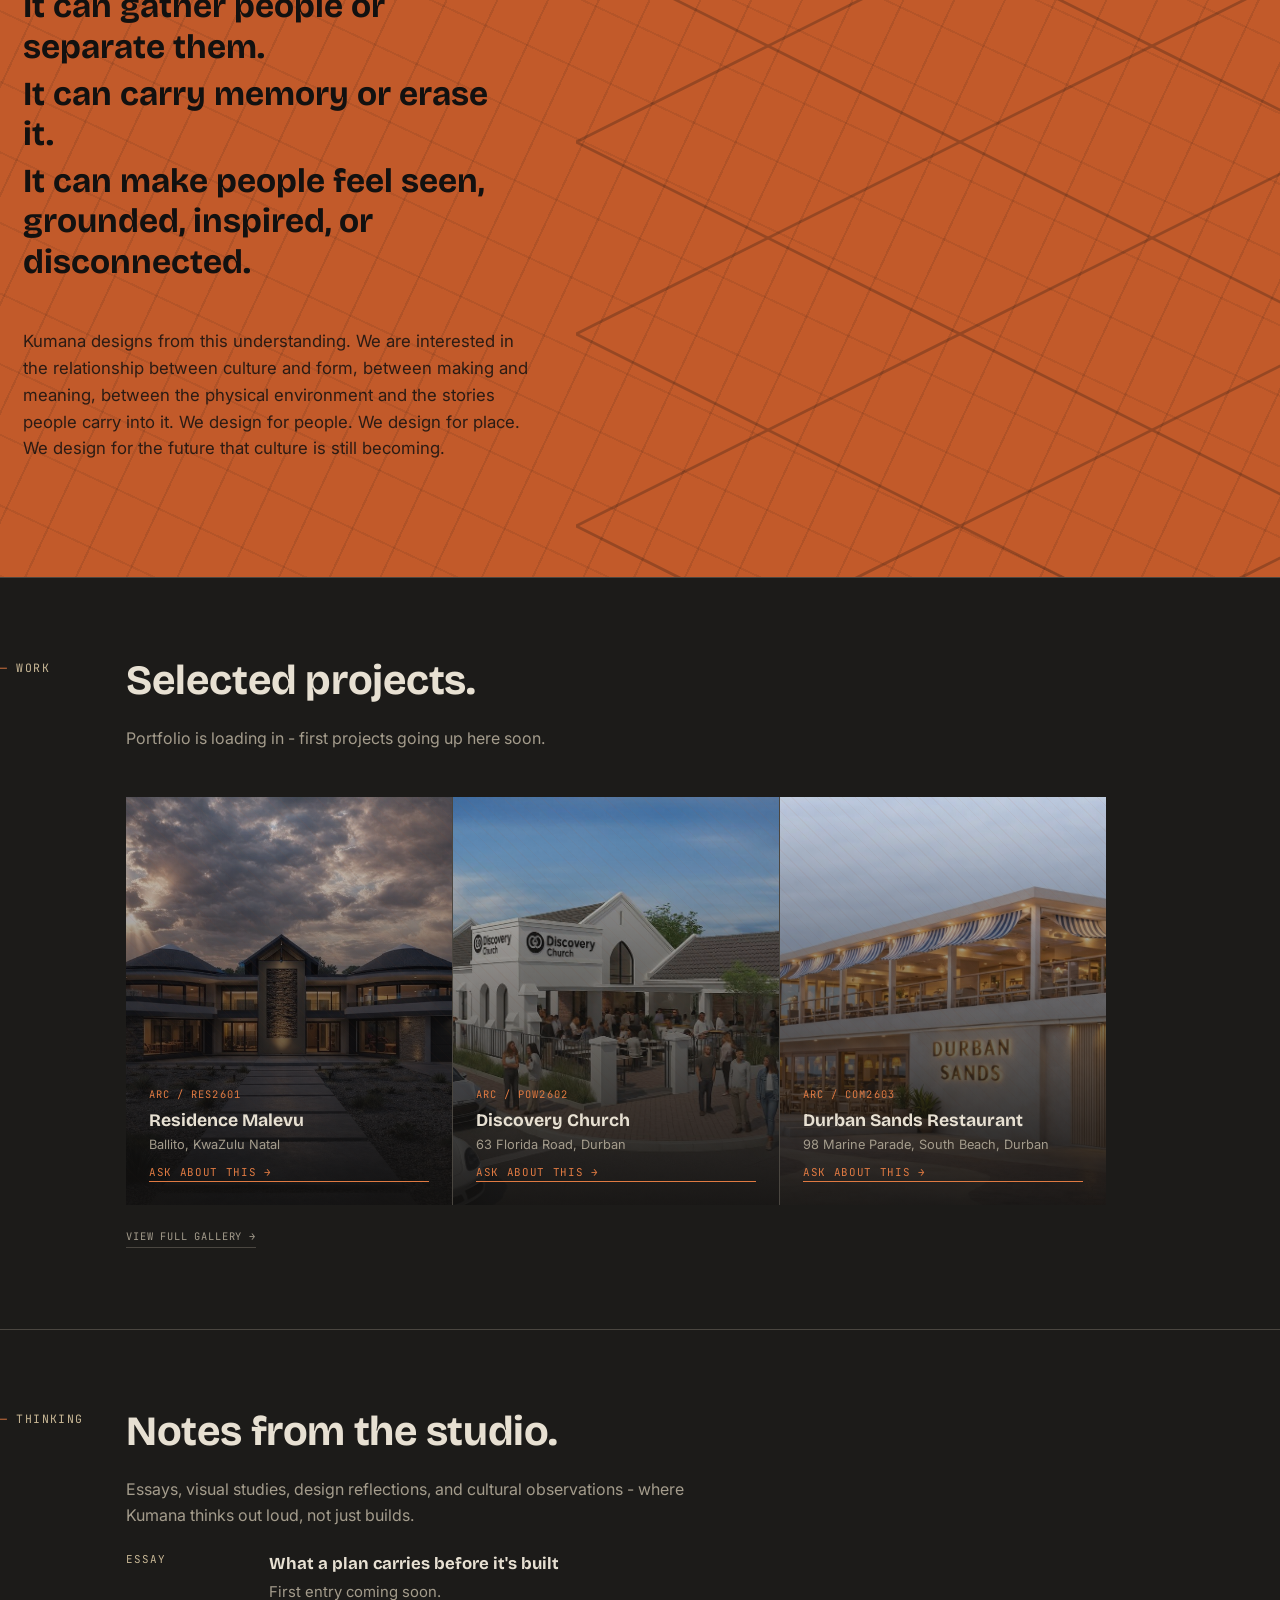
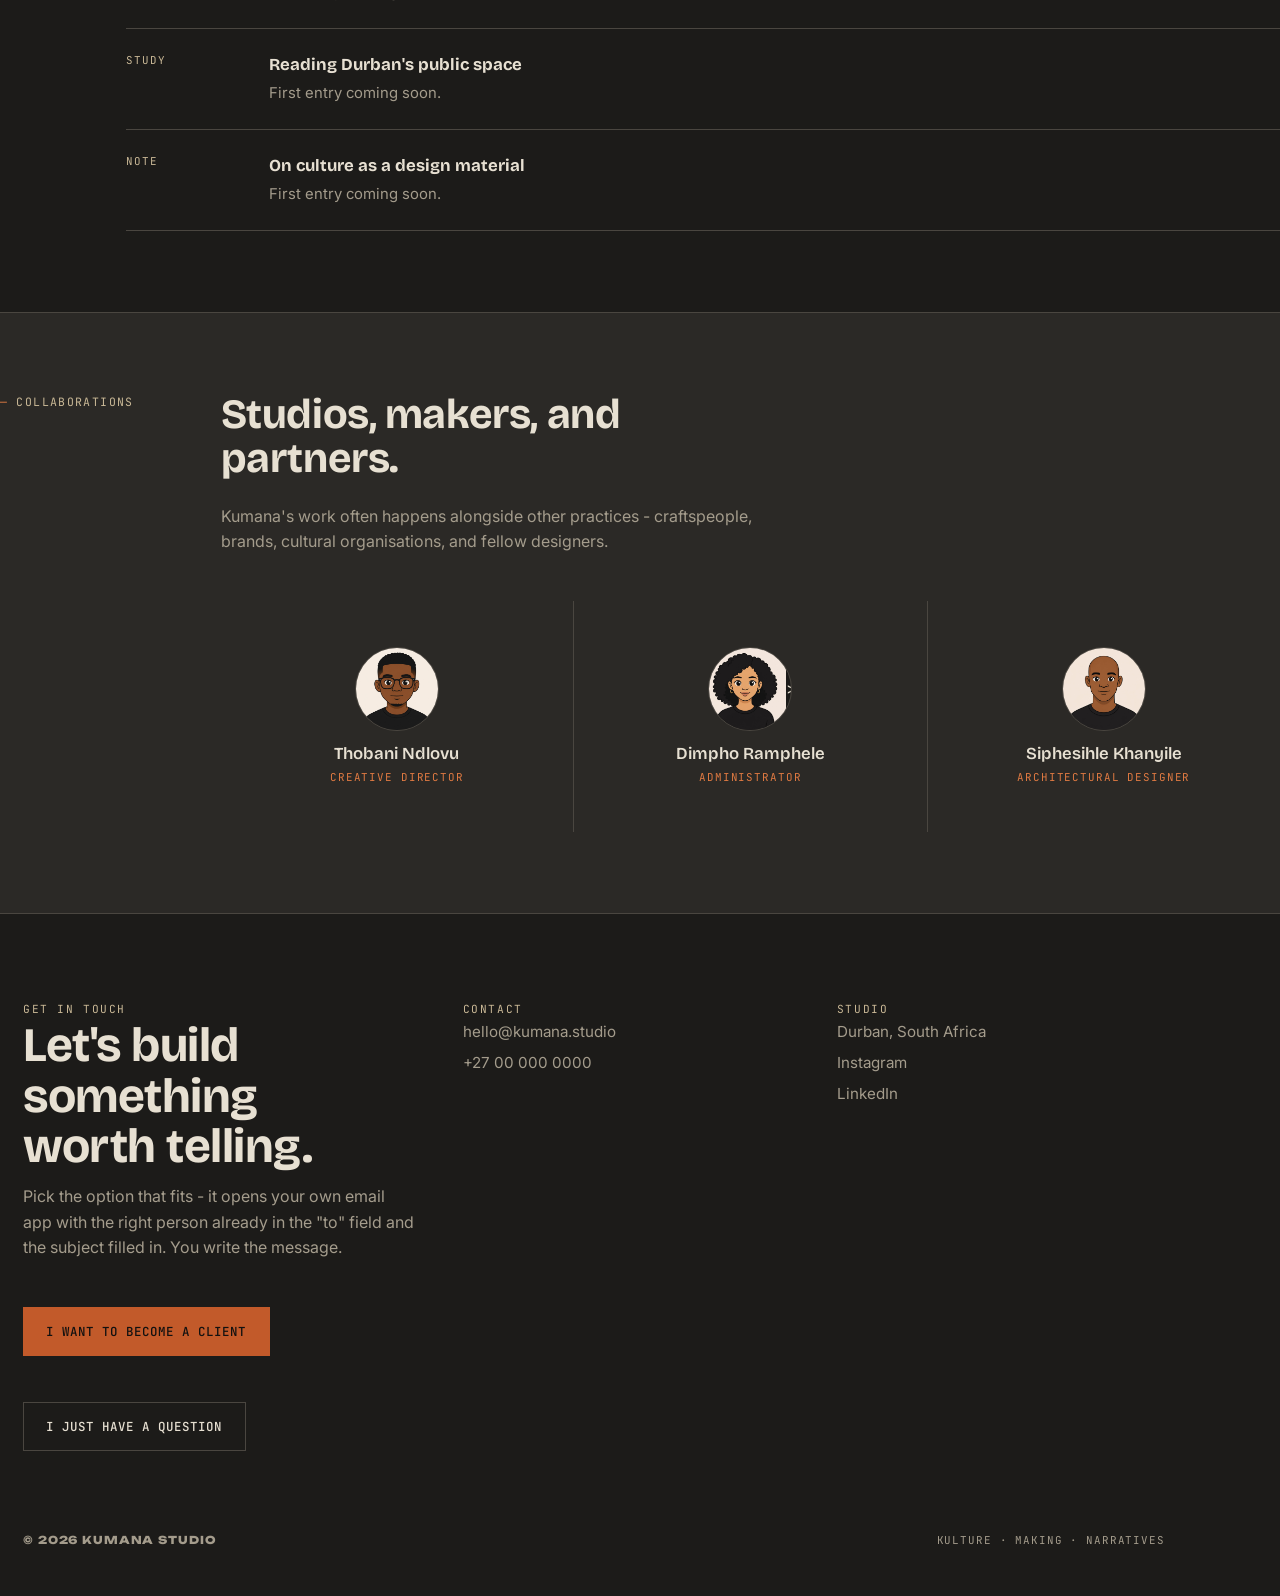
==== commit 7ff2b8f7: "Add files via upload" ====
--- a/index.html
+++ b/index.html
@@ -200,9 +200,9 @@
         <h2 class="section-title">Selected projects.</h2>
         <p style="color:var(--stone-dim); max-width:50ch;">Portfolio is loading in - first projects going up here soon.</p>
         <div class="work-grid">
-          <div class="work-item"><img src="images/arc-res2601-Residence-Malevu.jpg" alt="Modern residence project"><span class="wcode">ARC / 01</span><h4>Project title</h4><span class="status">Coming soon</span><a class="w-enquire" href="mailto:clients@kumana.studio?subject=Enquiry%3A%20Project%20ARC%2F01">Ask about this →</a></div>
-          <div class="work-item"><img src="images/arc-pow2602-Discovery-church.jpg" alt="Discovery Church project"><span class="wcode">URB / 02</span><h4>Project title</h4><span class="status">Coming soon</span><a class="w-enquire" href="mailto:clients@kumana.studio?subject=Enquiry%3A%20Project%20URB%2F02">Ask about this →</a></div>
-          <div class="work-item"><img src="images/arc-com2603-durban-sands.jpg" alt="Durban Sands project"><span class="wcode">EVT / 03</span><h4>Project title</h4><span class="status">Coming soon</span><a class="w-enquire" href="mailto:clients@kumana.studio?subject=Enquiry%3A%20Project%20EVT%2F03">Ask about this →</a></div>
+          <div class="work-item"><img src="images/arc-res2601-Residence-Malevu.jpg" alt="Modern residence project"><span class="wcode">ARC / RES2601</span><h4>Residence Malevu</h4><span class="status">Ballito, KwaZulu Natal</span><a class="w-enquire" href="mailto:clients@kumana.studio?subject=Enquiry%3A%20Project%20ARC%2F01">Ask about this →</a></div>
+          <div class="work-item"><img src="images/arc-pow2602-Discovery-church.jpg" alt="Discovery Church project"><span class="wcode">ARC / POW2602</span><h4>Discovery Church</h4><span class="status">63 Florida Road, Durban</span><a class="w-enquire" href="mailto:clients@kumana.studio?subject=Enquiry%3A%20Project%20URB%2F02">Ask about this →</a></div>
+          <div class="work-item"><img src="images/arc-com2603-durban-sands.jpg" alt="Durban Sands project"><span class="wcode">ARC / COM2603</span><h4>Durban Sands Restaurant</h4><span class="status">98 Marine Parade, South Beach, Durban</span><a class="w-enquire" href="mailto:clients@kumana.studio?subject=Enquiry%3A%20Project%20EVT%2F03">Ask about this →</a></div>
         </div>
         <a class="svc-link" style="display:inline-block; margin-top:var(--space-s);" href="gallery.html">View full gallery →</a>
       </div>
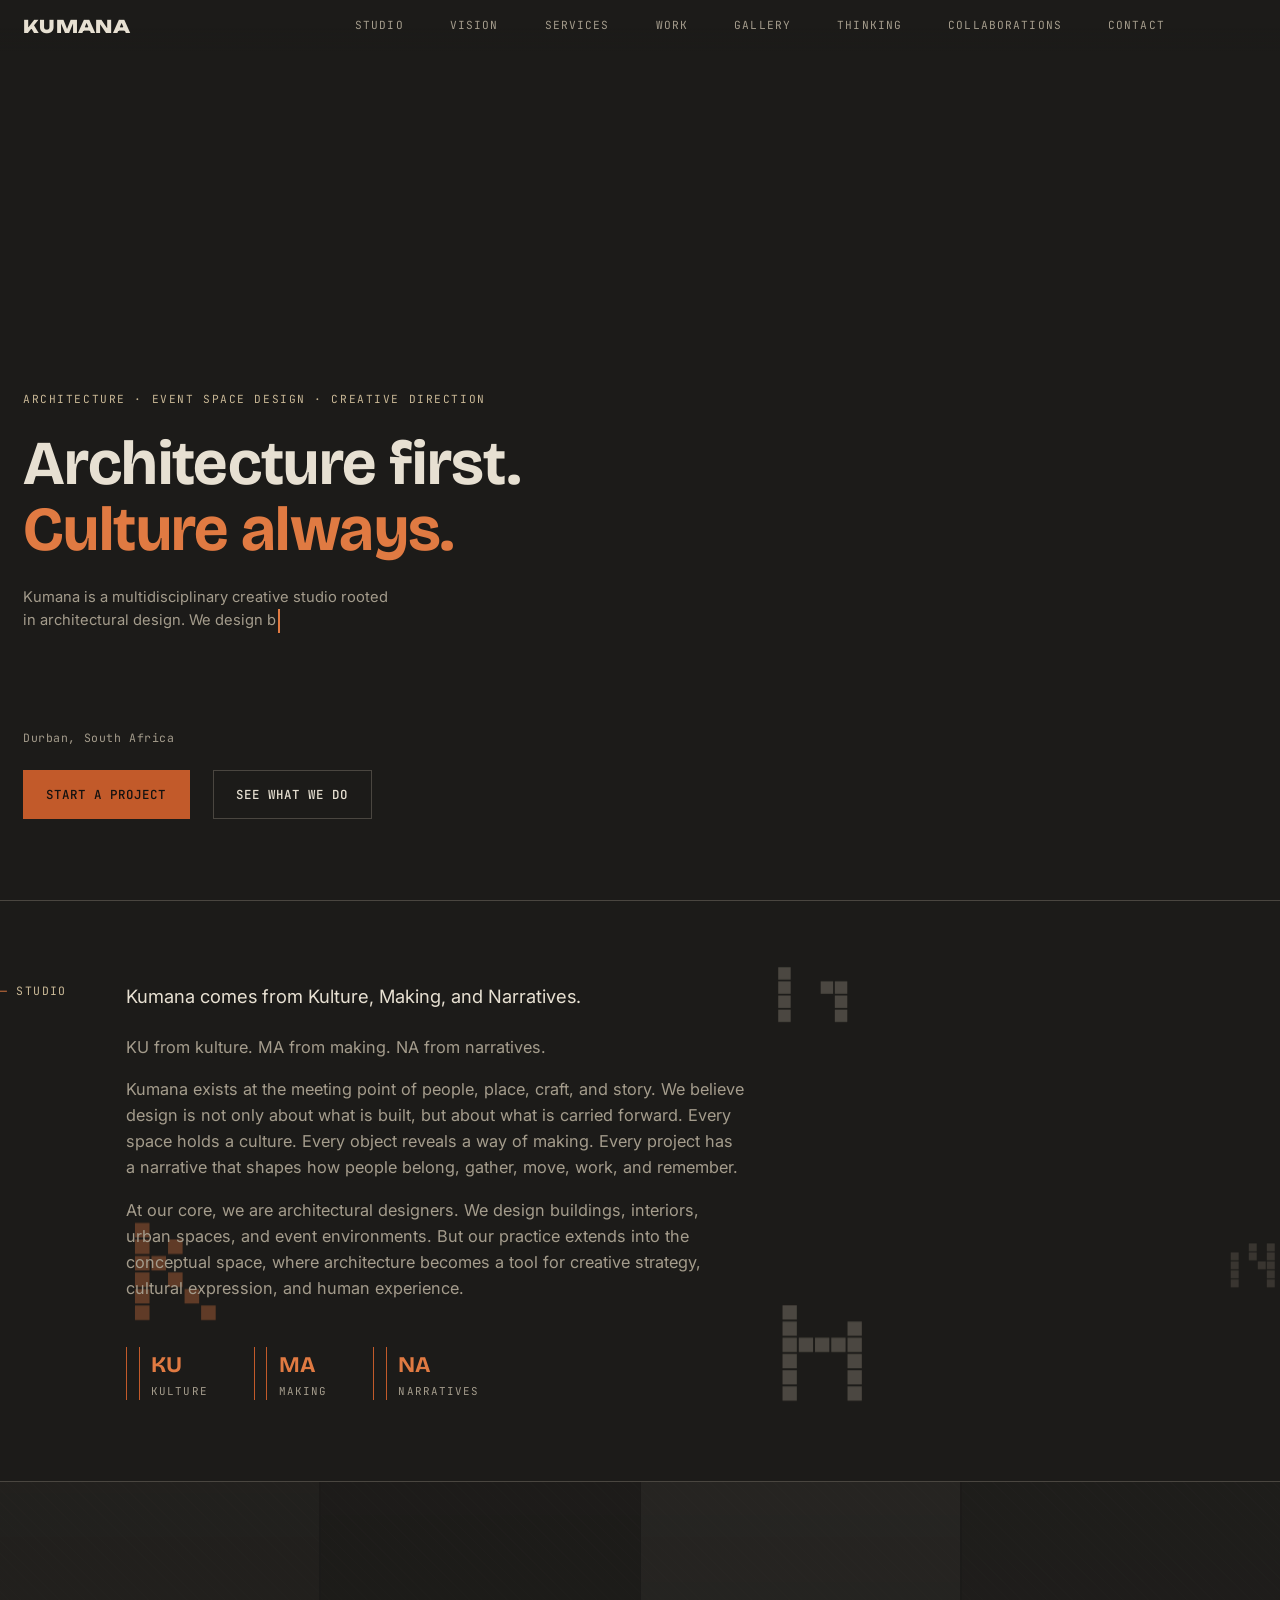
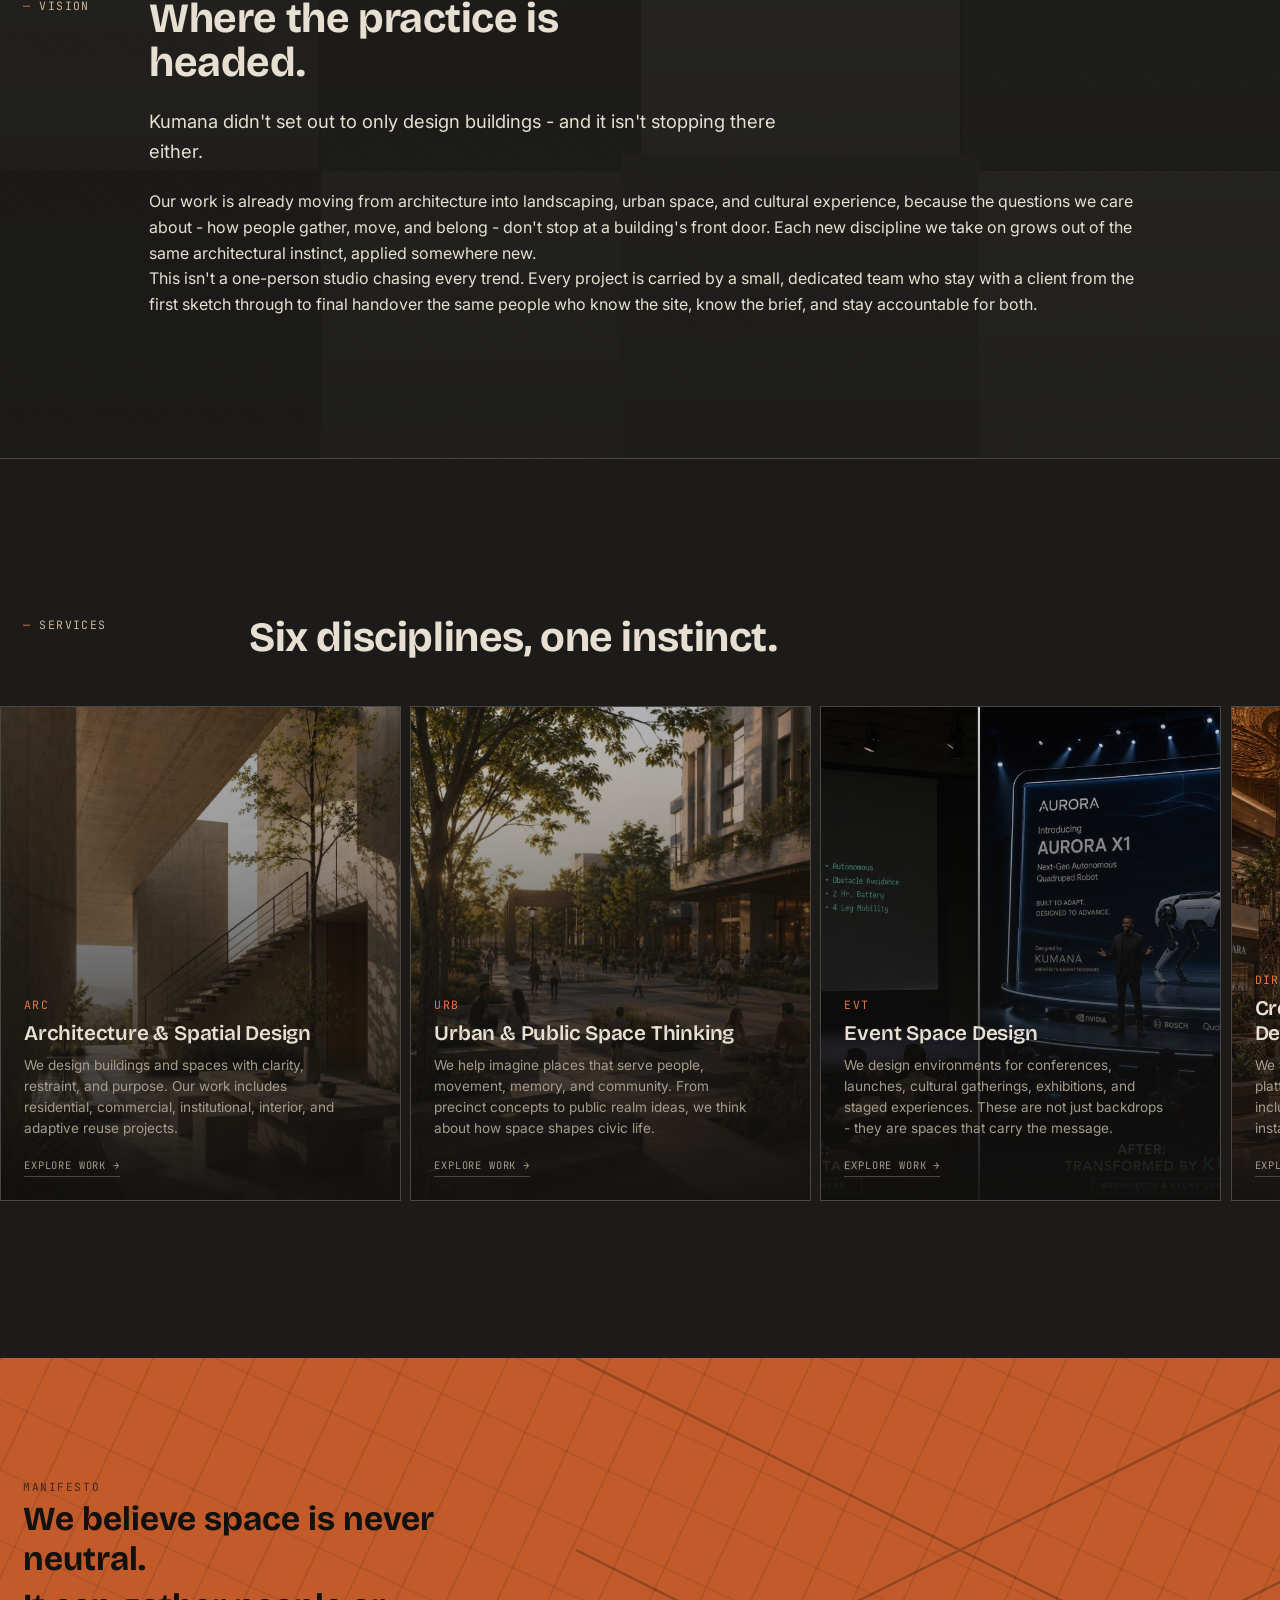
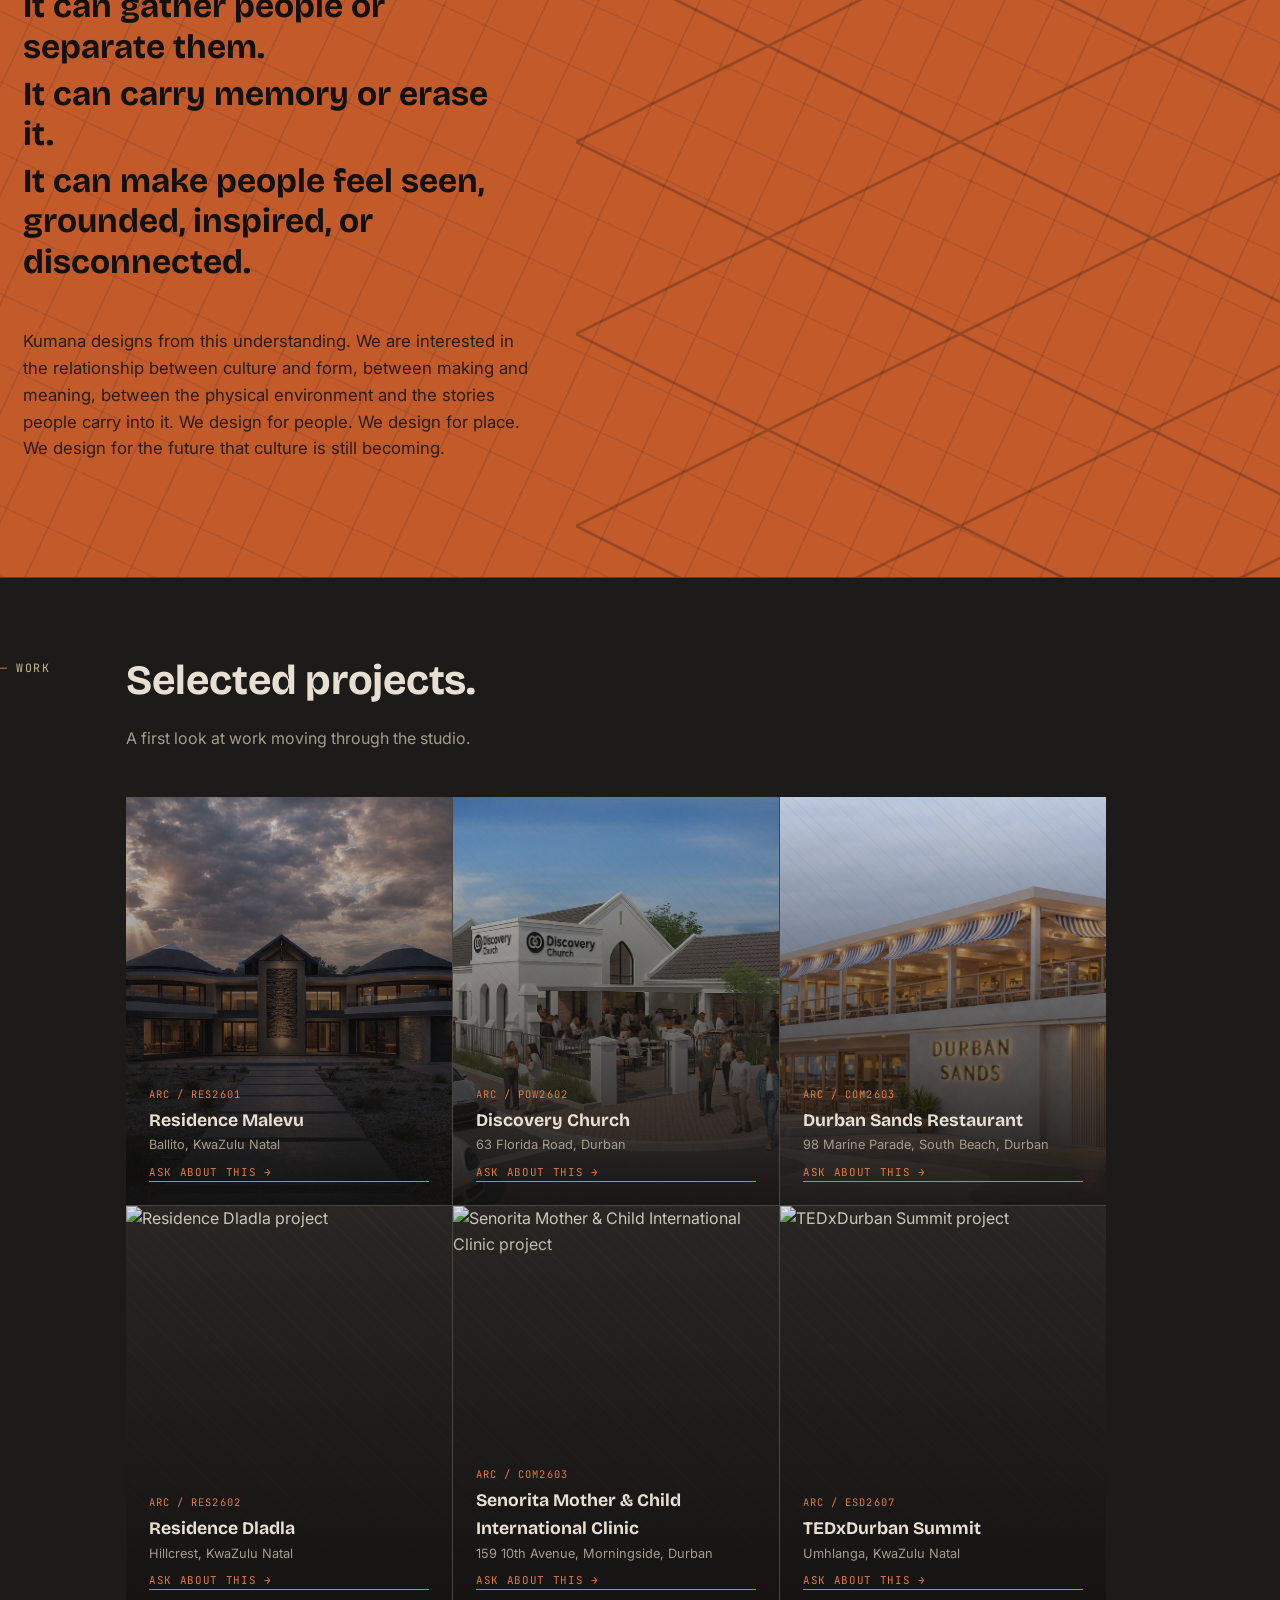
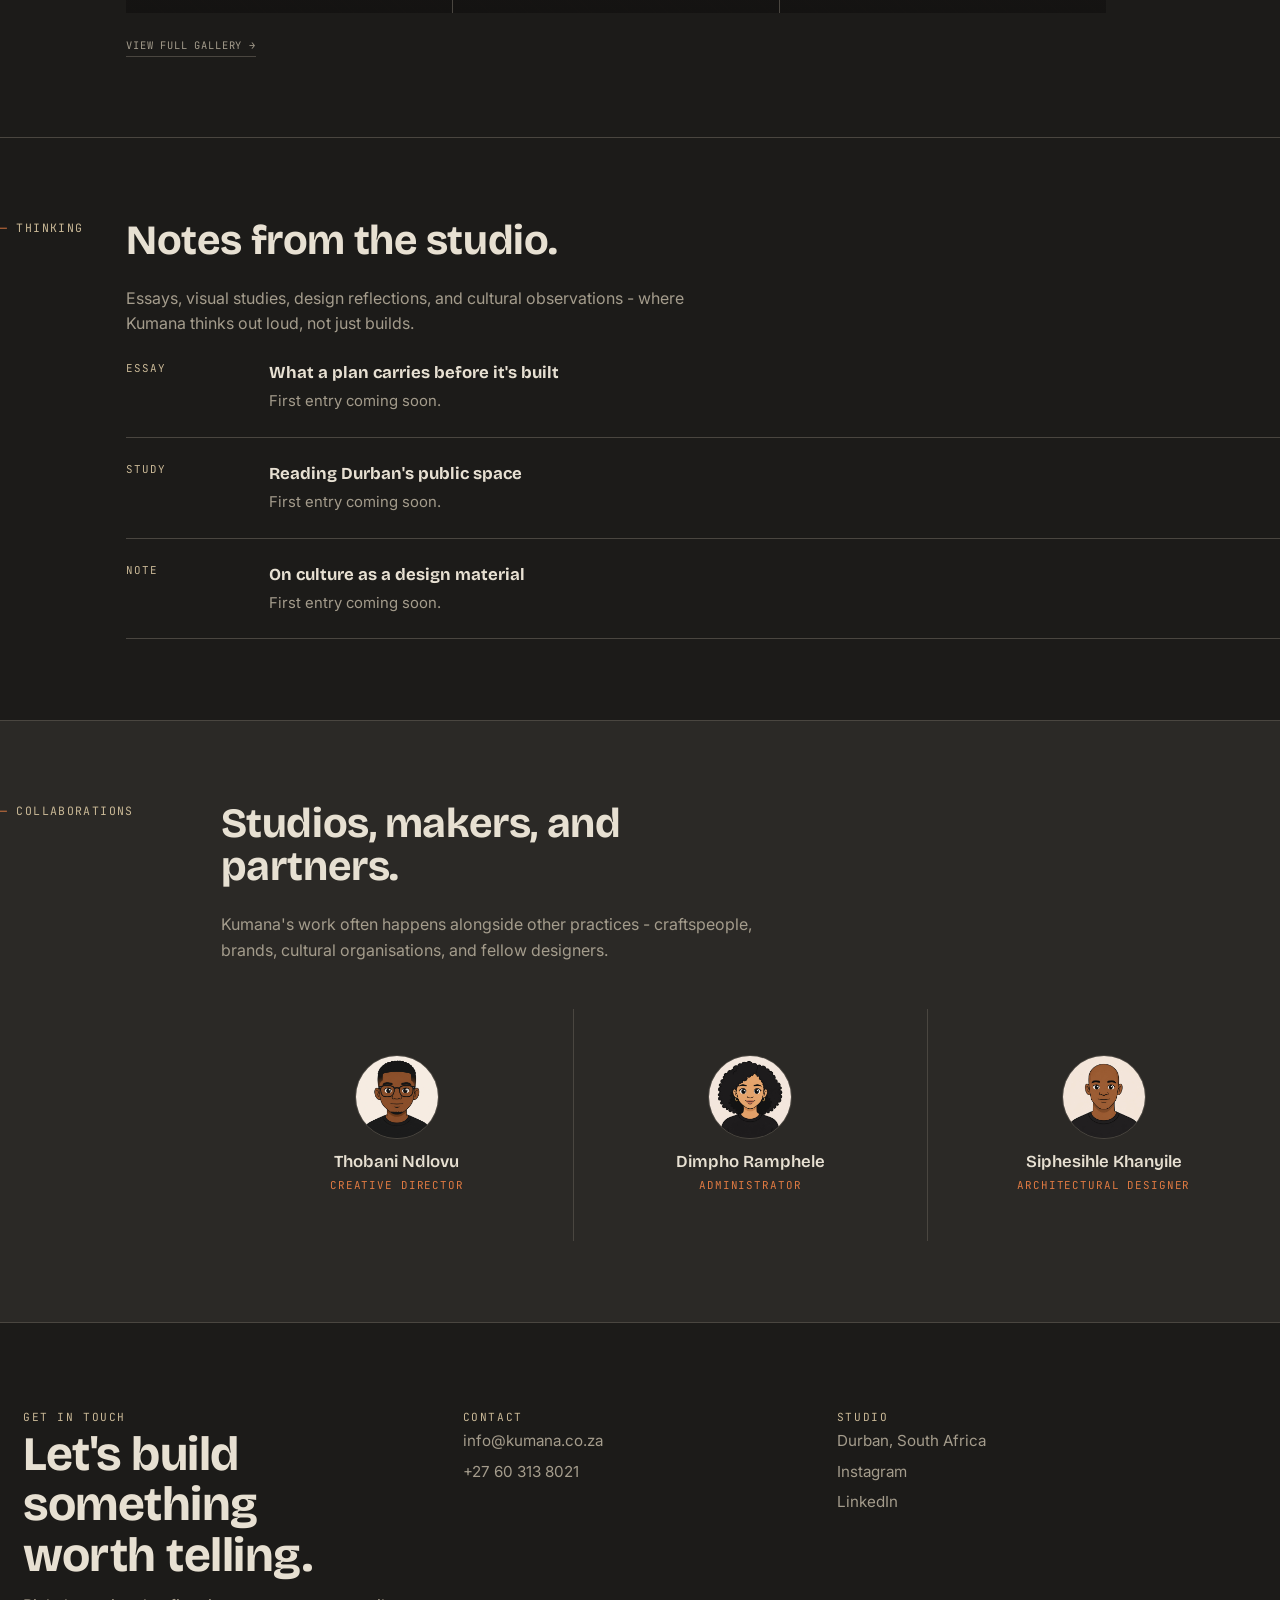
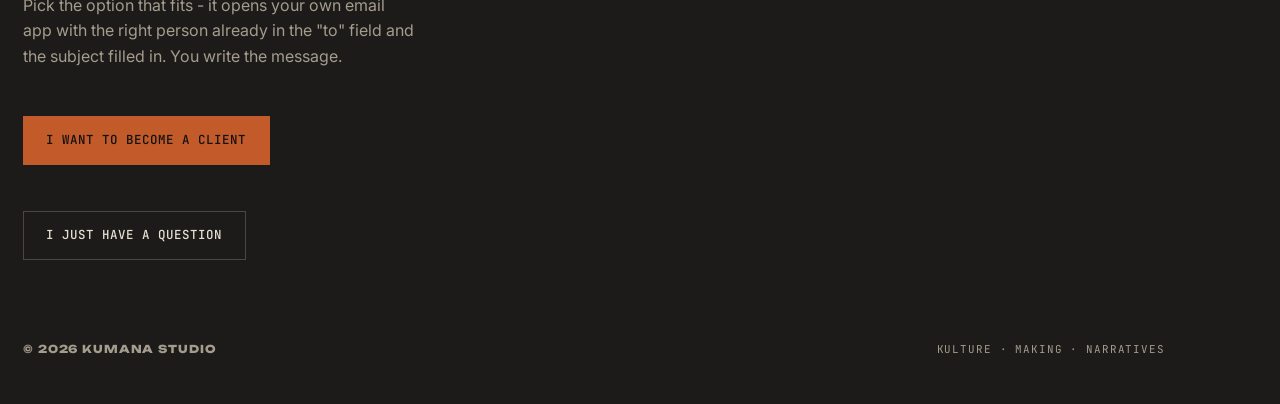
==== commit 70cb7754: "Add files via upload" ====
--- a/index.html
+++ b/index.html
@@ -4,7 +4,7 @@
 <meta charset="UTF-8">
 <meta name="viewport" content="width=device-width, initial-scale=1.0">
 <title>Kumana - Multidisciplinary Studio Rooted in Architecture</title>
-<meta name="description" content="Kumana is a multidisciplinary creative studio rooted in architectural design, working across architecture, urban design, event spaces, creative direction, and objects. Our name comes from Culture, Making, and Narratives.">
+<meta name="description" content="Kumana is a multidisciplinary creative studio rooted in architectural design, working across architecture, urban design, event spaces, creative direction, spatial experience design, and objects. Our name comes from Culture, Making, and Narratives.">
 <link rel="preconnect" href="https://fonts.googleapis.com">
 <link rel="preconnect" href="https://fonts.gstatic.com" crossorigin>
 <link href="https://fonts.googleapis.com/css2?family=Bricolage+Grotesque:opsz,wght@12..96,400;12..96,500;12..96,600;12..96,700;12..96,800&family=Inter:wght@400;500;600&family=JetBrains+Mono:wght@400;500&family=Unbounded:wght@700;800;900&display=swap" rel="stylesheet">
@@ -91,14 +91,14 @@
   <section id="vision" class="vision-section">
     <div class="vision-bg" aria-hidden="true">
       <!-- 8 photo tiles — replace each with a real project/team photo when you have them -->
-      <div class="photo-tile"><img src="images/vision-tile-1.jpg" alt=""></div>
-      <div class="photo-tile"><img src="images/vision-tile-2.jpg" alt=""></div>
-      <div class="photo-tile"><img src="images/vision-tile-3.jpg" alt=""></div>
-      <div class="photo-tile"><img src="images/vision-tile-4.jpg" alt=""></div>
-      <div class="photo-tile"><img src="images/vision-tile-5.jpg" alt=""></div>
-      <div class="photo-tile"><img src="images/vision-tile-6.jpg" alt=""></div>
-      <div class="photo-tile"><img src="images/vision-tile-7.jpg" alt=""></div>
-      <div class="photo-tile"><img src="images/vision-tile-8.jpg" alt=""></div>
+      <div class="photo-tile"><span></span></div>
+      <div class="photo-tile"><span></span></div>
+      <div class="photo-tile"><span></span></div>
+      <div class="photo-tile"><span></span></div>
+      <div class="photo-tile"><span></span></div>
+      <div class="photo-tile"><span></span></div>
+      <div class="photo-tile"><span></span></div>
+      <div class="photo-tile"><span></span></div>
     </div>
     <div class="vision-overlay" aria-hidden="true"></div>
     <div class="wrap">
@@ -120,7 +120,7 @@
     <div class="wrap services-header">
       <div class="tag">Services</div>
       <div class="services-header-right">
-        <h2 class="section-title">Five disciplines, one instinct.</h2>
+        <h2 class="section-title">Six disciplines, one instinct.</h2>
       </div>
     </div>
       <div class="carousel-outer">
@@ -166,6 +166,15 @@
             <h3>Furniture, Objects &amp; Installations</h3>
             <p>We explore smaller-scale design through objects, furniture, and installations that extend the language of architecture into everyday life.</p>
             <a class="svc-link" href="work/objects.html">Explore work →</a>
+          </div>
+        </div>
+
+        <div class="svc-card" style="--card-bg: url('images/spd-bg.jpg')">
+          <div class="svc-card-inner">
+            <span class="code">SPD</span>
+            <h3>Spatial Experience Design</h3>
+            <p>We design commercial and hospitality environments that bring brands to life through space. From cafés, restaurants, consulting rooms, reception areas, retail, and workplace interiors, we create spaces that are functional, memorable, and centred on the people who use them.</p>
+            <a class="svc-link" href="work/spatial-experience.html">Explore work →</a>
           </div>
         </div>
 
@@ -198,11 +207,14 @@
       <div class="tag">Work</div>
       <div class="work-content">
         <h2 class="section-title">Selected projects.</h2>
-        <p style="color:var(--stone-dim); max-width:50ch;">Portfolio is loading in - first projects going up here soon.</p>
+        <p style="color:var(--stone-dim); max-width:50ch;">A first look at work moving through the studio.</p>
         <div class="work-grid">
-          <div class="work-item"><img src="images/arc-res2601-Residence-Malevu.jpg" alt="Modern residence project"><span class="wcode">ARC / RES2601</span><h4>Residence Malevu</h4><span class="status">Ballito, KwaZulu Natal</span><a class="w-enquire" href="mailto:clients@kumana.studio?subject=Enquiry%3A%20Project%20ARC%2F01">Ask about this →</a></div>
-          <div class="work-item"><img src="images/arc-pow2602-Discovery-church.jpg" alt="Discovery Church project"><span class="wcode">ARC / POW2602</span><h4>Discovery Church</h4><span class="status">63 Florida Road, Durban</span><a class="w-enquire" href="mailto:clients@kumana.studio?subject=Enquiry%3A%20Project%20URB%2F02">Ask about this →</a></div>
-          <div class="work-item"><img src="images/arc-com2603-durban-sands.jpg" alt="Durban Sands project"><span class="wcode">ARC / COM2603</span><h4>Durban Sands Restaurant</h4><span class="status">98 Marine Parade, South Beach, Durban</span><a class="w-enquire" href="mailto:clients@kumana.studio?subject=Enquiry%3A%20Project%20EVT%2F03">Ask about this →</a></div>
+          <div class="work-item"><img src="images/arc-res2601-Residence-Malevu.jpg" alt="Modern residence project"><span class="wcode">ARC / RES2601</span><h4>Residence Malevu</h4><span class="status">Ballito, KwaZulu Natal</span><a class="w-enquire" href="mailto:clients@kumana.studio?subject=Enquiry%3A%20Project%20ARC%2FRES2601">Ask about this →</a></div>
+          <div class="work-item"><img src="images/arc-pow2602-Discovery-church.jpg" alt="Discovery Church project"><span class="wcode">ARC / POW2602</span><h4>Discovery Church</h4><span class="status">63 Florida Road, Durban</span><a class="w-enquire" href="mailto:clients@kumana.studio?subject=Enquiry%3A%20Project%20ARC%2FPOW2602">Ask about this →</a></div>
+          <div class="work-item"><img src="images/arc-com2603-durban-sands.jpg" alt="Durban Sands project"><span class="wcode">ARC / COM2603</span><h4>Durban Sands Restaurant</h4><span class="status">98 Marine Parade, South Beach, Durban</span><a class="w-enquire" href="mailto:clients@kumana.studio?subject=Enquiry%3A%20Project%20ARC%2FCOM2603">Ask about this →</a></div>
+          <div class="work-item"><img src="images/arc-res2602-Residence-Dladla.jpg" alt="Residence Dladla project"><span class="wcode">ARC / RES2602</span><h4>Residence Dladla</h4><span class="status">Hillcrest, KwaZulu Natal</span><a class="w-enquire" href="mailto:clients@kumana.studio?subject=Enquiry%3A%20Project%20ARC%2FRES2602">Ask about this →</a></div>
+          <div class="work-item"><img src="images/arc-com2603-Senorita-Mother-&-child-international-clinic.jpg" alt="Senorita Mother & Child International Clinic project"><span class="wcode">ARC / COM2603</span><h4>Senorita Mother & Child International Clinic</h4><span class="status">159 10th Avenue, Morningside, Durban</span><a class="w-enquire" href="mailto:clients@kumana.studio?subject=Enquiry%3A%20Project%20ARC%2FCOM2603">Ask about this →</a></div>
+          <div class="work-item"><img src="images/arc-esd2607-TEDxDurban-Summit.jpg" alt="TEDxDurban Summit project"><span class="wcode">ARC / ESD2607</span><h4>TEDxDurban Summit</h4><span class="status">Umhlanga, KwaZulu Natal</span><a class="w-enquire" href="mailto:clients@kumana.studio?subject=Enquiry%3A%20Project%20ARC%2FESD2607">Ask about this →</a></div>
         </div>
         <a class="svc-link" style="display:inline-block; margin-top:var(--space-s);" href="gallery.html">View full gallery →</a>
       </div>
@@ -250,7 +262,7 @@
             </div>
           </div>
           <div class="collab-cell">
-            <div class="collab-photo"><img src="images/dimpho-ramphele.jpg" alt="">></div>
+            <div class="collab-photo"><img src="images/dimpho-ramphele.jpg" alt=""></div>
             <div>
               <div class="collab-name">Dimpho Ramphele</div>
               <div class="collab-role">Administrator</div>
@@ -282,8 +294,8 @@
       </div>
       <div class="col">
         <span class="label">Contact</span>
-        <a href="mailto:hello@kumana.studio">hello@kumana.studio</a>
-        <a href="tel:+27000000000">+27 00 000 0000</a>
+        <a href="mailto:info@kumana.co.za">info@kumana.co.za</a>
+        <a href="tel:+27603138021">+27 60 313 8021</a>
       </div>
       <div class="col">
         <span class="label">Studio</span>
@@ -305,3 +317,4 @@
 
 </body>
 </html>
+  
--- a/style.css
+++ b/style.css
@@ -676,3 +676,4 @@
     .photo-tile{ transition:none; }
     .photo-tile.random-hover{ transform:none; filter:none; }
   }
+ 
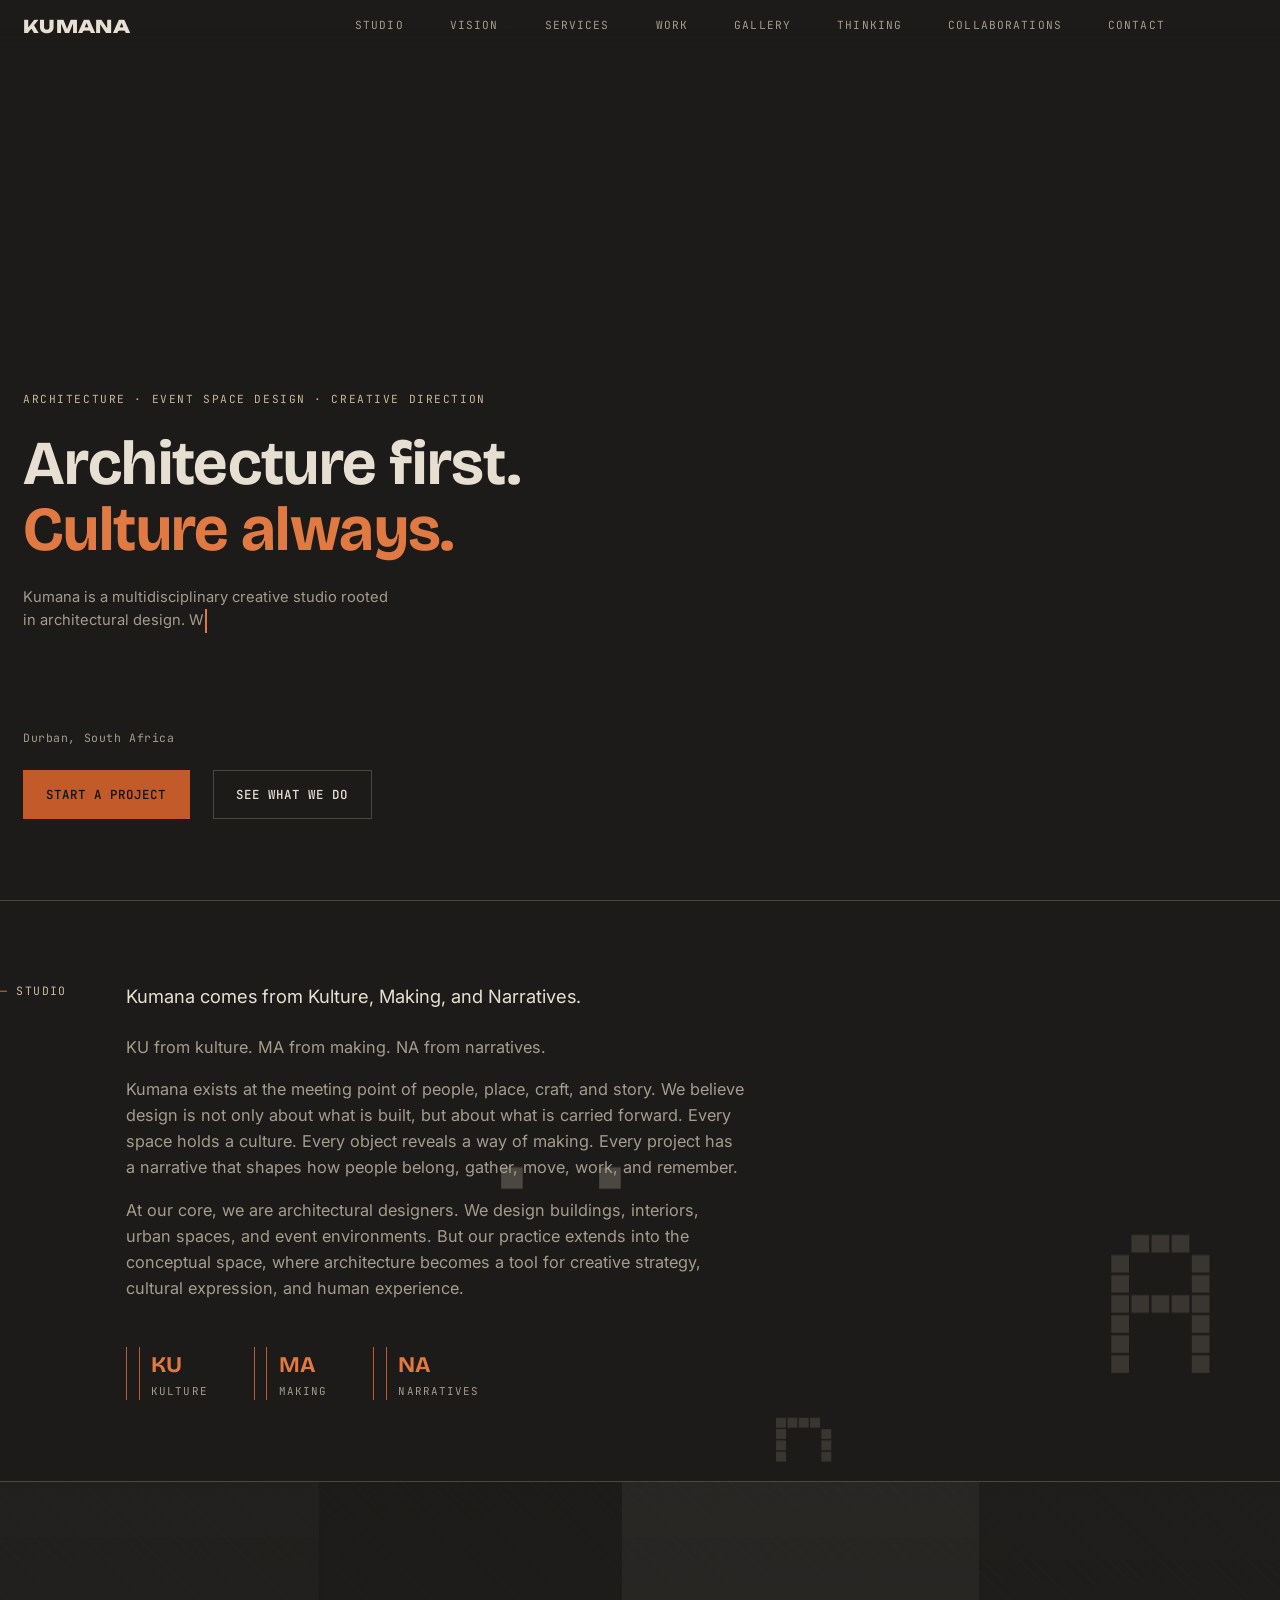
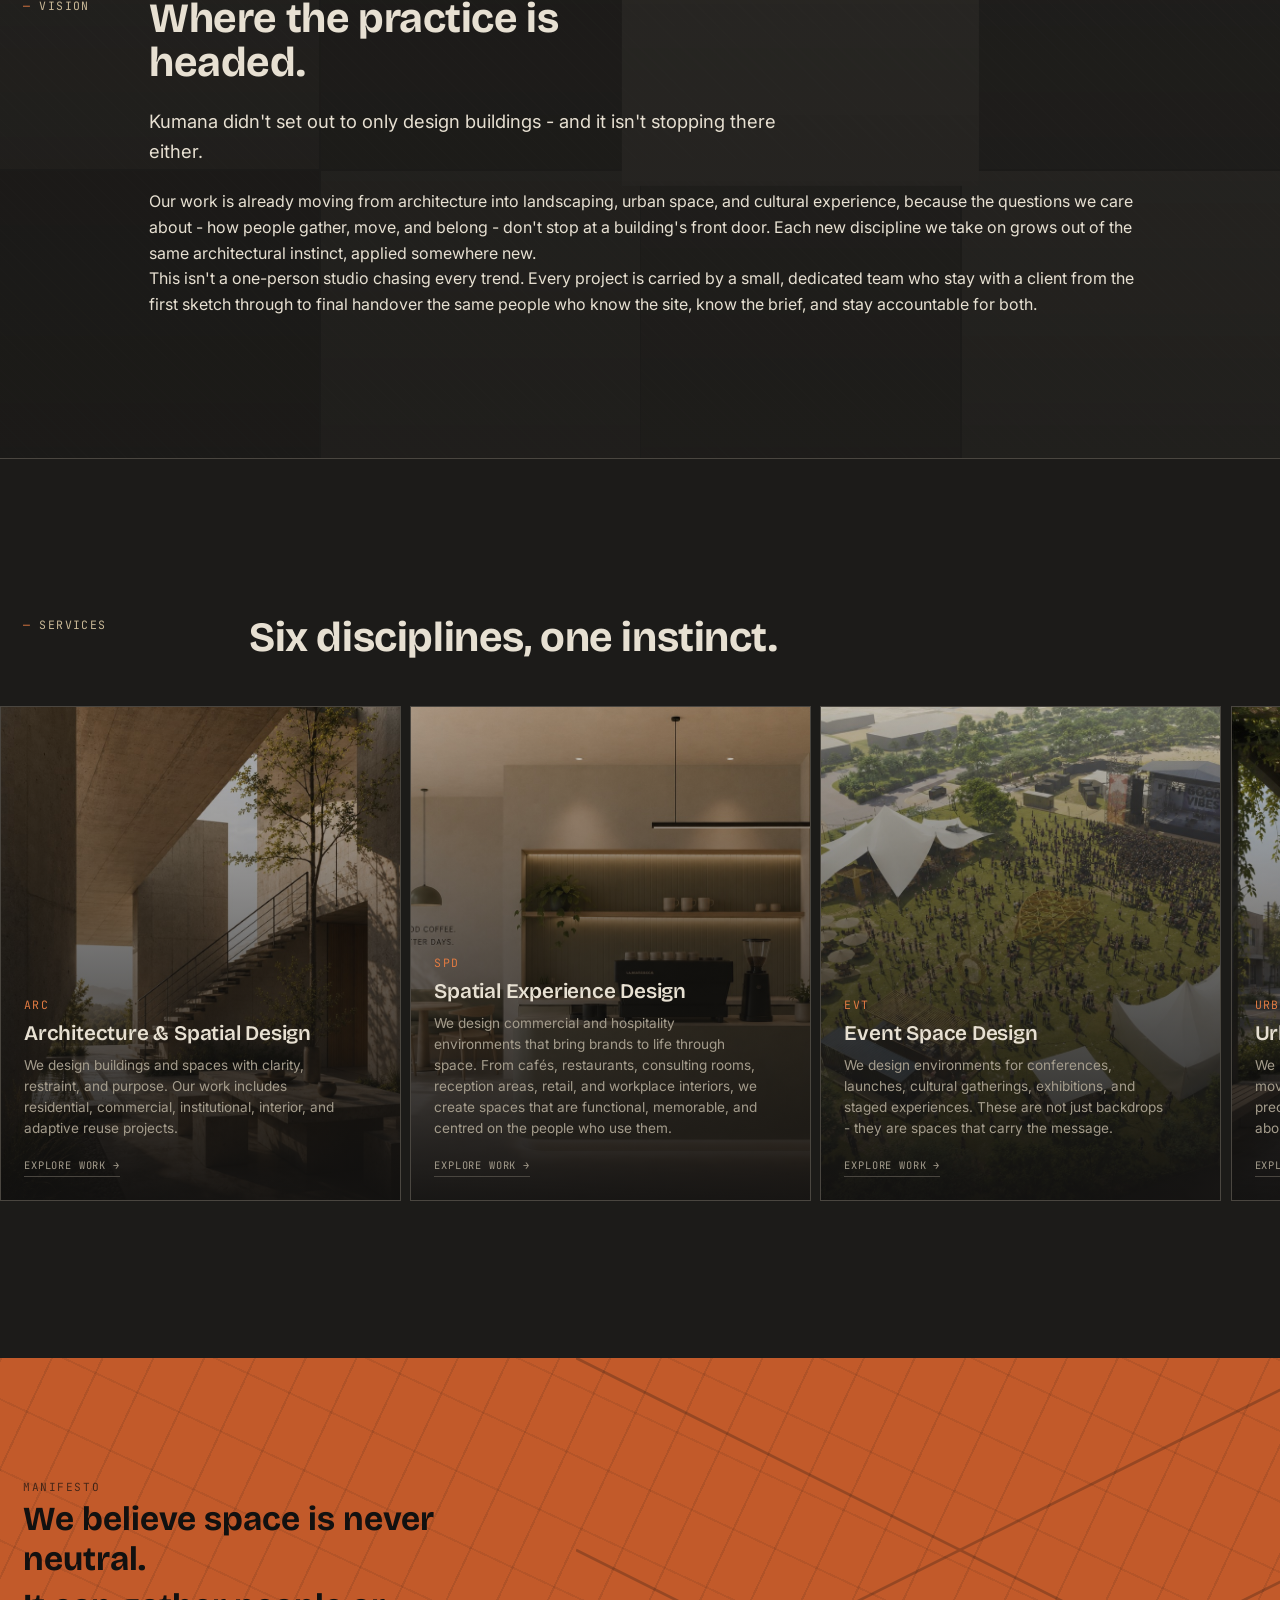
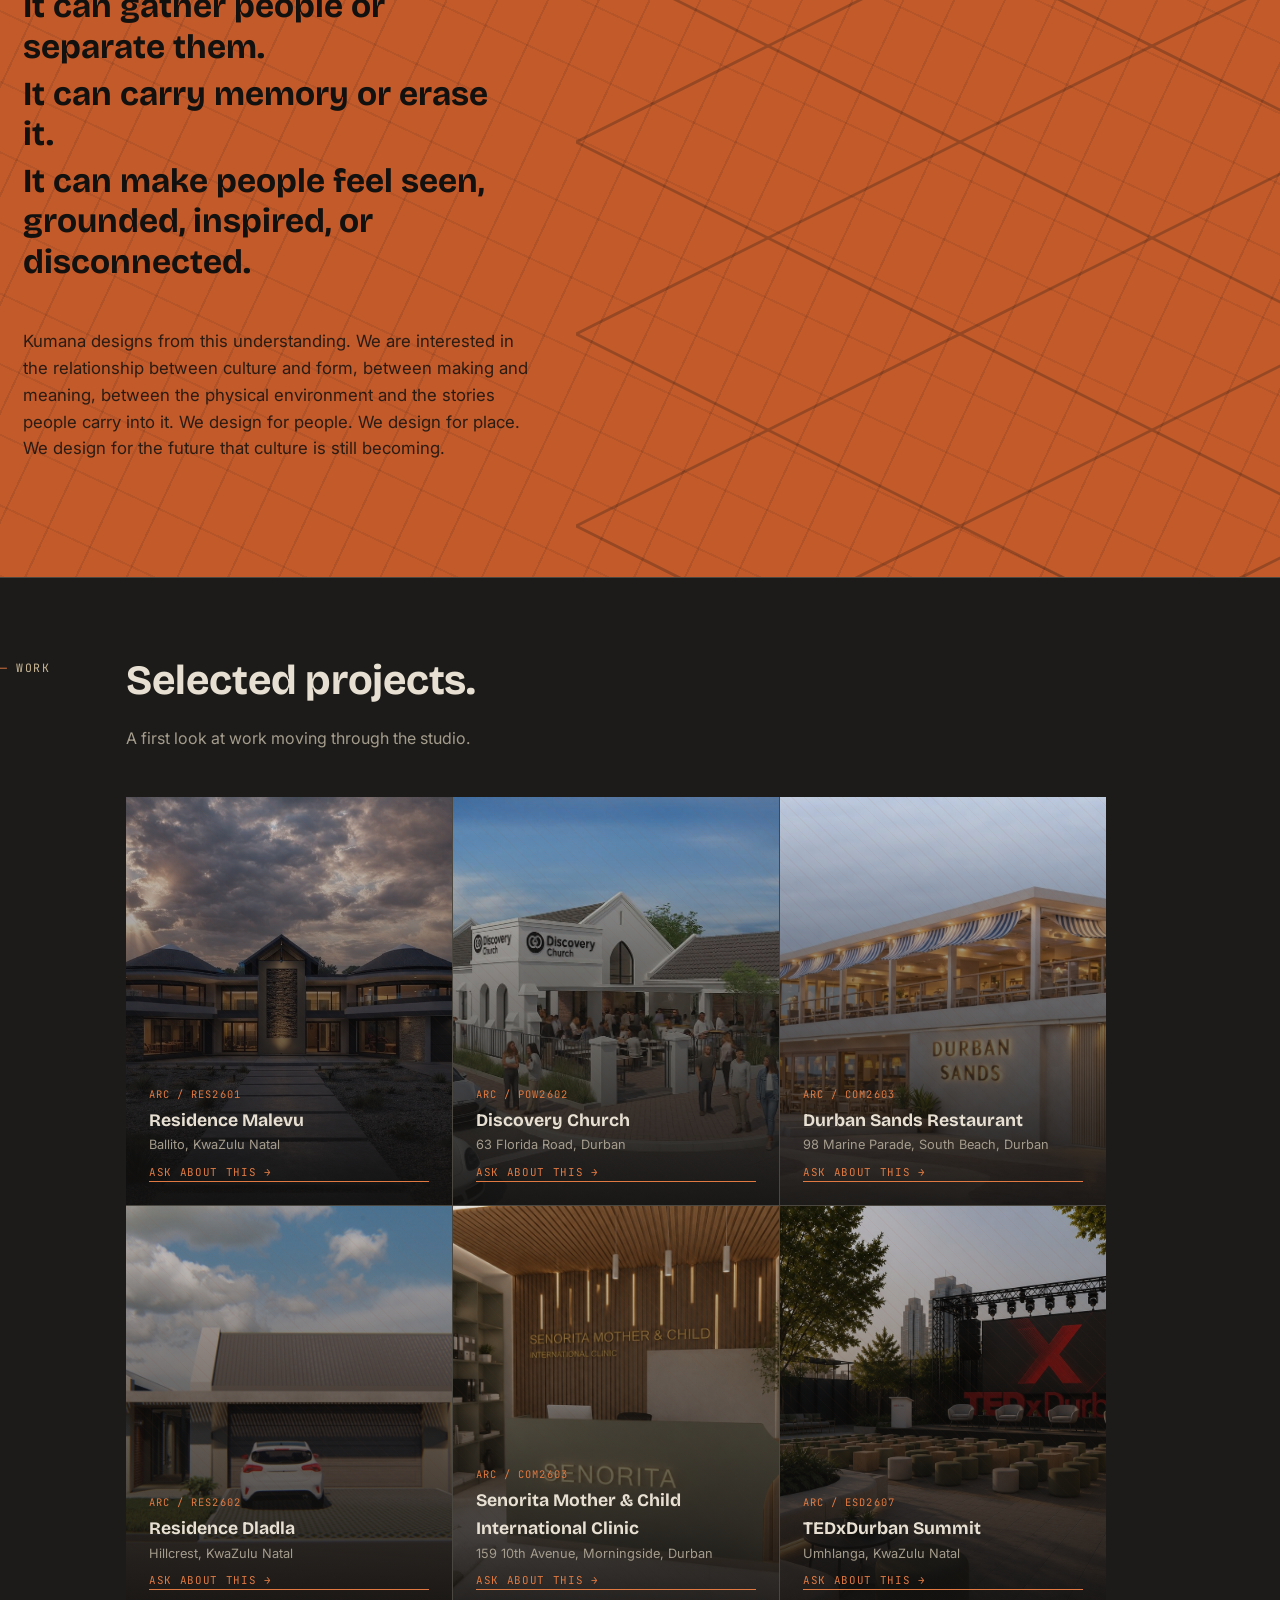
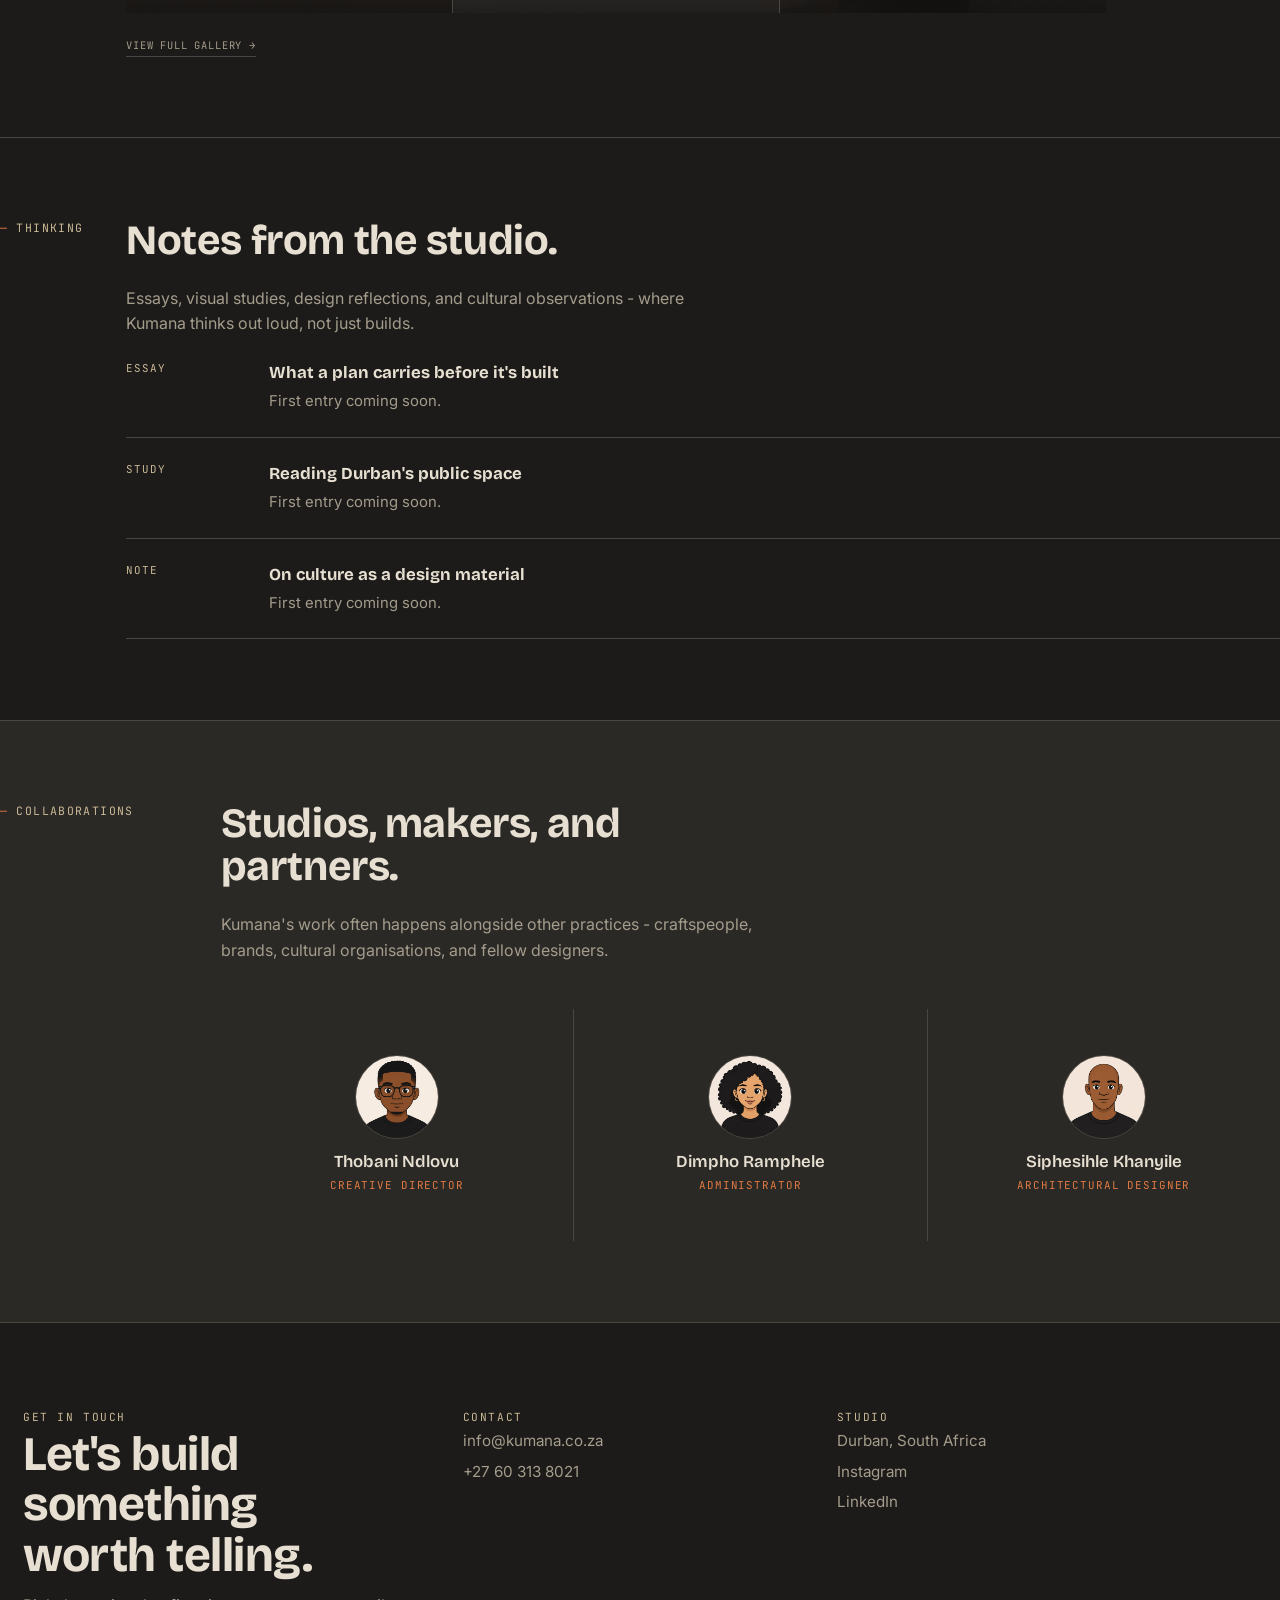
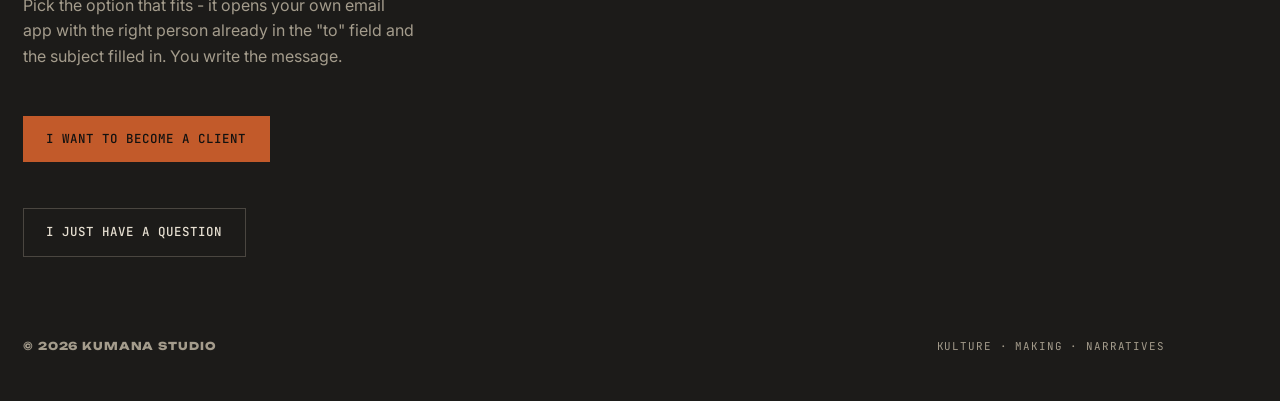
==== commit c15ddff5: "Add files via upload" ====
--- a/index.html
+++ b/index.html
@@ -133,6 +133,24 @@
           </div>
         </div>
 
+        <div class="svc-card" style="--card-bg: url('images/spd-bg.jpg')">
+          <div class="svc-card-inner">
+            <span class="code">SPD</span>
+            <h3>Spatial Experience Design</h3>
+            <p>We design commercial and hospitality environments that bring brands to life through space. From cafés, restaurants, consulting rooms, reception areas, retail, and workplace interiors, we create spaces that are functional, memorable, and centred on the people who use them.</p>
+            <a class="svc-link" href="work/spatial-experience.html">Explore work →</a>
+          </div>
+        </div>
+
+        <div class="svc-card" style="--card-bg: url('images/evt-bg.jpg')">
+          <div class="svc-card-inner">
+            <span class="code">EVT</span>
+            <h3>Event Space Design</h3>
+            <p>We design environments for conferences, launches, cultural gatherings, exhibitions, and staged experiences. These are not just backdrops - they are spaces that carry the message.</p>
+            <a class="svc-link" href="work/events.html">Explore work →</a>
+          </div>
+        </div>
+
         <div class="svc-card" style="--card-bg: url('images/urb-bg.jpg')">
           <div class="svc-card-inner">
             <span class="code">URB</span>
@@ -142,15 +160,6 @@
           </div>
         </div>
 
-        <div class="svc-card" style="--card-bg: url('images/evt-bg.jpg')">
-          <div class="svc-card-inner">
-            <span class="code">EVT</span>
-            <h3>Event Space Design</h3>
-            <p>We design environments for conferences, launches, cultural gatherings, exhibitions, and staged experiences. These are not just backdrops - they are spaces that carry the message.</p>
-            <a class="svc-link" href="work/events.html">Explore work →</a>
-          </div>
-        </div>
-
         <div class="svc-card" style="--card-bg: url('images/dir-bg.jpg')">
           <div class="svc-card-inner">
             <span class="code">DIR</span>
@@ -166,15 +175,6 @@
             <h3>Furniture, Objects &amp; Installations</h3>
             <p>We explore smaller-scale design through objects, furniture, and installations that extend the language of architecture into everyday life.</p>
             <a class="svc-link" href="work/objects.html">Explore work →</a>
-          </div>
-        </div>
-
-        <div class="svc-card" style="--card-bg: url('images/spd-bg.jpg')">
-          <div class="svc-card-inner">
-            <span class="code">SPD</span>
-            <h3>Spatial Experience Design</h3>
-            <p>We design commercial and hospitality environments that bring brands to life through space. From cafés, restaurants, consulting rooms, reception areas, retail, and workplace interiors, we create spaces that are functional, memorable, and centred on the people who use them.</p>
-            <a class="svc-link" href="work/spatial-experience.html">Explore work →</a>
           </div>
         </div>
 
@@ -288,7 +288,7 @@
         <h2>Let's build something worth telling.</h2>
         <p style="color:var(--stone-dim); max-width:44ch; margin-top:0.8rem;">Pick the option that fits - it opens your own email app with the right person already in the "to" field and the subject filled in. You write the message.</p>
         <div class="cta-row" style="margin-top:var(--space-s); flex-direction:column; align-items:flex-start;">
-          <a class="cta-btn" href="mailto:clients@kumana.studio?subject=I%20want%20to%20become%20a%20client">I want to become a client</a>
+          <button type="button" class="cta-btn" id="become-client-btn">I want to become a client</button>
           <a class="cta-btn ghost" href="mailto:queries@kumana.studio?subject=I%20just%20have%20a%20question">I just have a question</a>
         </div>
       </div>
@@ -310,6 +310,80 @@
     </div>
   </footer>
 
+  <!-- BECOME A CLIENT — MODAL FORM -->
+  <div class="modal-overlay" id="client-modal-overlay" hidden>
+    <div class="modal-dialog" role="dialog" aria-modal="true" aria-labelledby="client-modal-title">
+      <button type="button" class="modal-close" id="client-modal-close" aria-label="Close form">&times;</button>
+      <span class="label">New enquiry</span>
+      <h2 id="client-modal-title" class="section-title modal-title">Tell us about your project.</h2>
+      <p style="color:var(--stone-dim); max-width:52ch; margin-bottom:var(--space-m);">Fill this in and it opens your email app with everything already written up - check it over and hit send.</p>
+
+      <form id="client-form" novalidate>
+        <div class="form-row-2">
+          <div class="form-field">
+            <label for="cf-name">Name</label>
+            <input type="text" id="cf-name" name="name" autocomplete="given-name" required>
+          </div>
+          <div class="form-field">
+            <label for="cf-surname">Surname</label>
+            <input type="text" id="cf-surname" name="surname" autocomplete="family-name" required>
+          </div>
+        </div>
+
+        <div class="form-row-2">
+          <div class="form-field">
+            <label for="cf-email">Email</label>
+            <input type="email" id="cf-email" name="email" autocomplete="email" required>
+          </div>
+          <div class="form-field">
+            <label for="cf-whatsapp">WhatsApp number</label>
+            <input type="tel" id="cf-whatsapp" name="whatsapp" placeholder="+27 XX XXX XXXX" autocomplete="tel" required>
+          </div>
+        </div>
+
+        <div class="form-field">
+          <label id="cf-project-type-label">Project type</label>
+          <div class="quick-picks" data-group="project-type" role="group" aria-labelledby="cf-project-type-label">
+            <button type="button" class="quick-pick" data-value="New Build" aria-pressed="false">New Build</button>
+            <button type="button" class="quick-pick" data-value="Addition / Renovation" aria-pressed="false">Addition / Renovation</button>
+          </div>
+        </div>
+
+        <div class="form-field">
+          <label id="cf-discipline-label">Discipline</label>
+          <div class="quick-picks" data-group="discipline" role="group" aria-labelledby="cf-discipline-label">
+            <button type="button" class="quick-pick" data-value="Architecture &amp; Spatial Design" aria-pressed="false">Architecture &amp; Spatial Design</button>
+            <button type="button" class="quick-pick" data-value="Spatial Experience Design" aria-pressed="false">Spatial Experience Design</button>
+            <button type="button" class="quick-pick" data-value="Event Space Design" aria-pressed="false">Event Space Design</button>
+            <button type="button" class="quick-pick" data-value="Urban &amp; Public Space Thinking" aria-pressed="false">Urban &amp; Public Space Thinking</button>
+            <button type="button" class="quick-pick" data-value="Creative Direction &amp; Concept Design" aria-pressed="false">Creative Direction &amp; Concept Design</button>
+            <button type="button" class="quick-pick" data-value="Furniture, Objects &amp; Installations" aria-pressed="false">Furniture, Objects &amp; Installations</button>
+          </div>
+        </div>
+
+        <div class="form-field">
+          <label for="cf-location">Project location</label>
+          <select id="cf-location" name="location" required>
+            <option value="" disabled selected>Select a province</option>
+            <option>Eastern Cape</option>
+            <option>Free State</option>
+            <option>Gauteng</option>
+            <option>KwaZulu-Natal</option>
+            <option>Limpopo</option>
+            <option>Mpumalanga</option>
+            <option>North West</option>
+            <option>Northern Cape</option>
+            <option>Western Cape</option>
+            <option>Outside South Africa</option>
+          </select>
+        </div>
+
+        <button type="submit" class="form-submit">Send enquiry →</button>
+        <p class="form-status" id="cf-status" role="status"></p>
+      </form>
+    </div>
+  </div>
+
 </main>
 
 <script src="script.js"></script>
@@ -317,4 +391,4 @@
 
 </body>
 </html>
-  +   
--- a/style.css
+++ b/style.css
@@ -509,6 +509,40 @@
   }
   .quick-pick:hover, .quick-pick.active{ border-color:var(--rust-bright); color:var(--rust-bright); }
 
+  /* ================= BECOME A CLIENT — MODAL ================= */
+  .modal-overlay{
+    position:fixed; inset:0; z-index:200;
+    background:rgba(18,17,16,0.86);
+    display:flex; align-items:center; justify-content:center;
+    padding:var(--space-s);
+    animation:modalFade .2s ease;
+  }
+  .modal-overlay[hidden]{ display:none; }
+  @keyframes modalFade{ from{ opacity:0; } to{ opacity:1; } }
+  .modal-dialog{
+    position:relative;
+    background:var(--charcoal);
+    border:1px solid var(--line);
+    width:100%; max-width:640px;
+    max-height:88svh; overflow-y:auto;
+    padding:var(--space-m);
+  }
+  @media (max-width:600px){ .modal-dialog{ padding:var(--space-s); } }
+  .modal-title{ font-size:clamp(1.5rem, 1.2rem + 1.5vw, 2.1rem); }
+  .modal-close{
+    position:absolute; top:var(--space-s); right:var(--space-s);
+    width:2rem; height:2rem;
+    display:flex; align-items:center; justify-content:center;
+    background:transparent; border:1px solid var(--line);
+    color:var(--stone-dim);
+    font-size:1.3rem; line-height:1;
+    cursor:pointer;
+    transition:color .2s ease, border-color .2s ease;
+  }
+  .modal-close:hover{ color:var(--rust-bright); border-color:var(--rust-bright); }
+  .modal-dialog .form-field:last-of-type,
+  .modal-dialog form > .form-field{ margin-bottom:var(--space-s); }
+
   /* ================= MANIFESTO — bold pop panel ================= */
   .manifesto{
     position:relative;
@@ -676,4 +710,4 @@
     .photo-tile{ transition:none; }
     .photo-tile.random-hover{ transform:none; filter:none; }
   }
- +  
